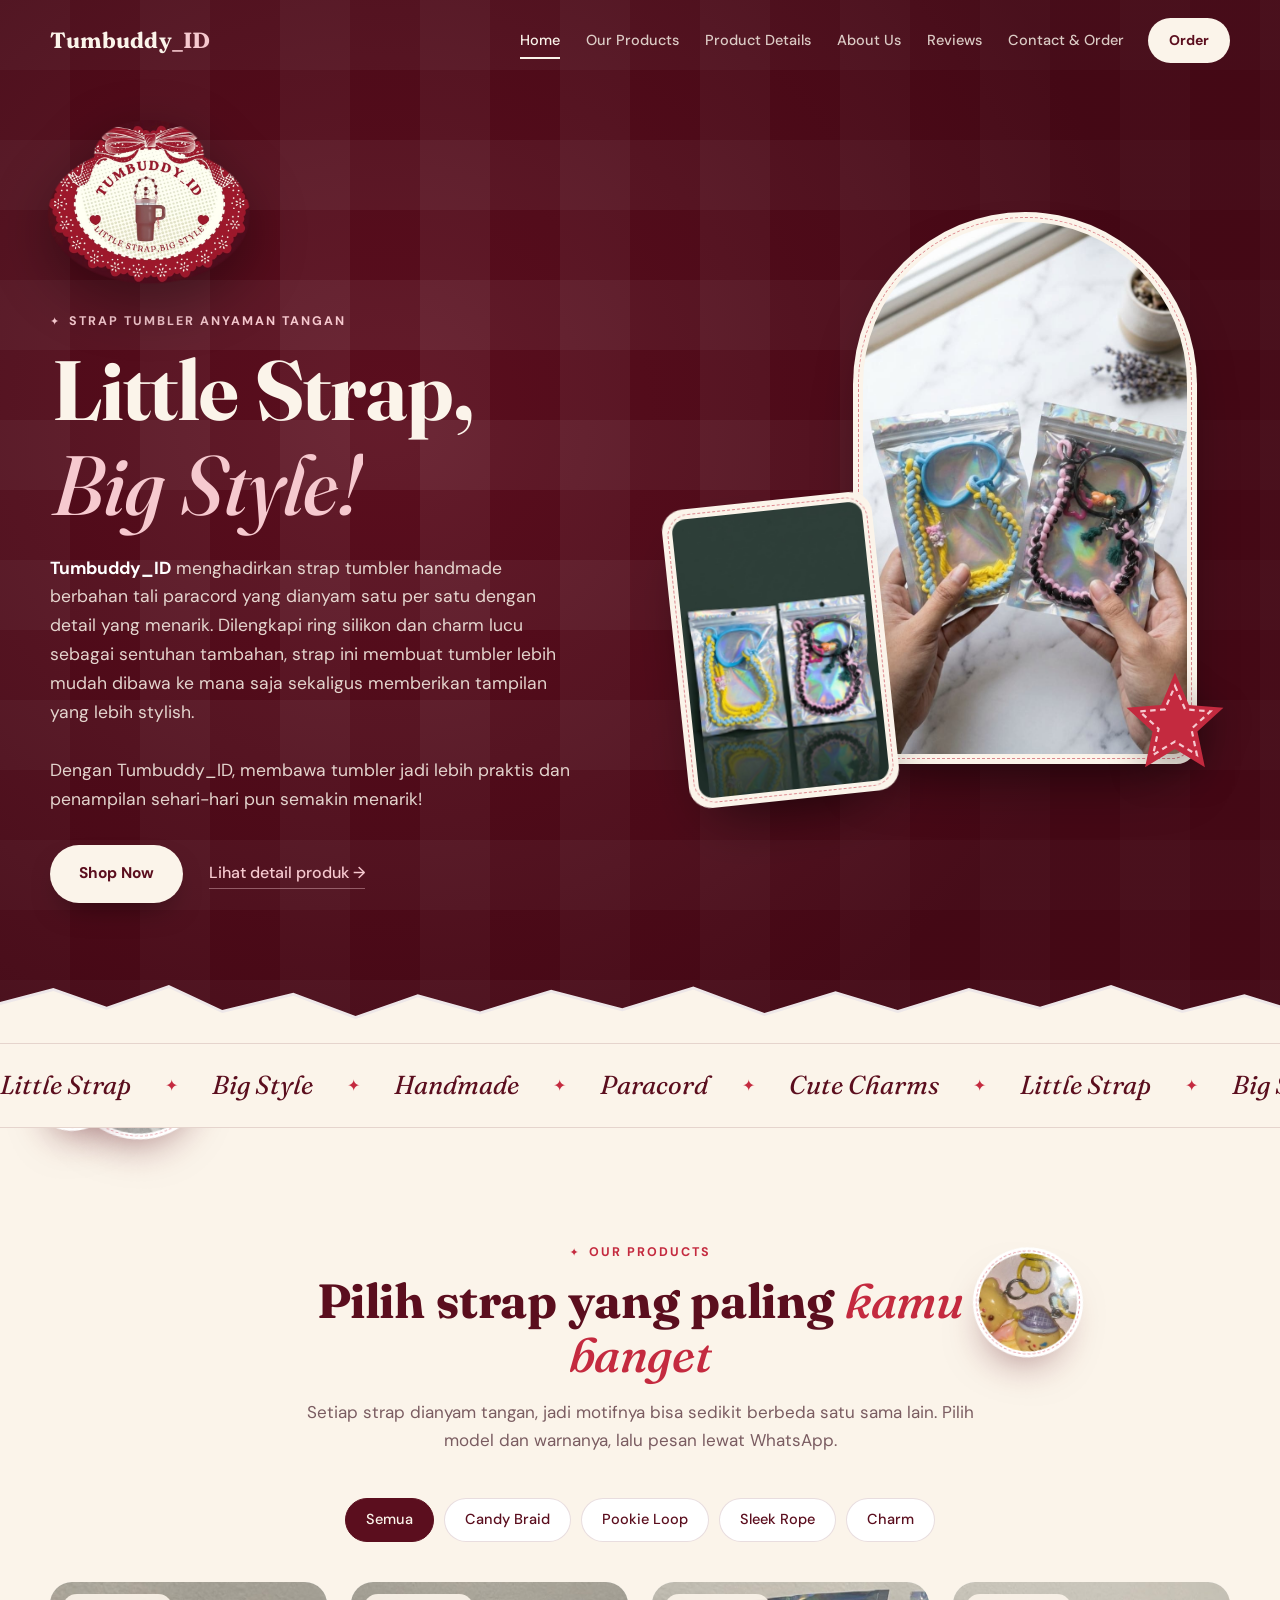
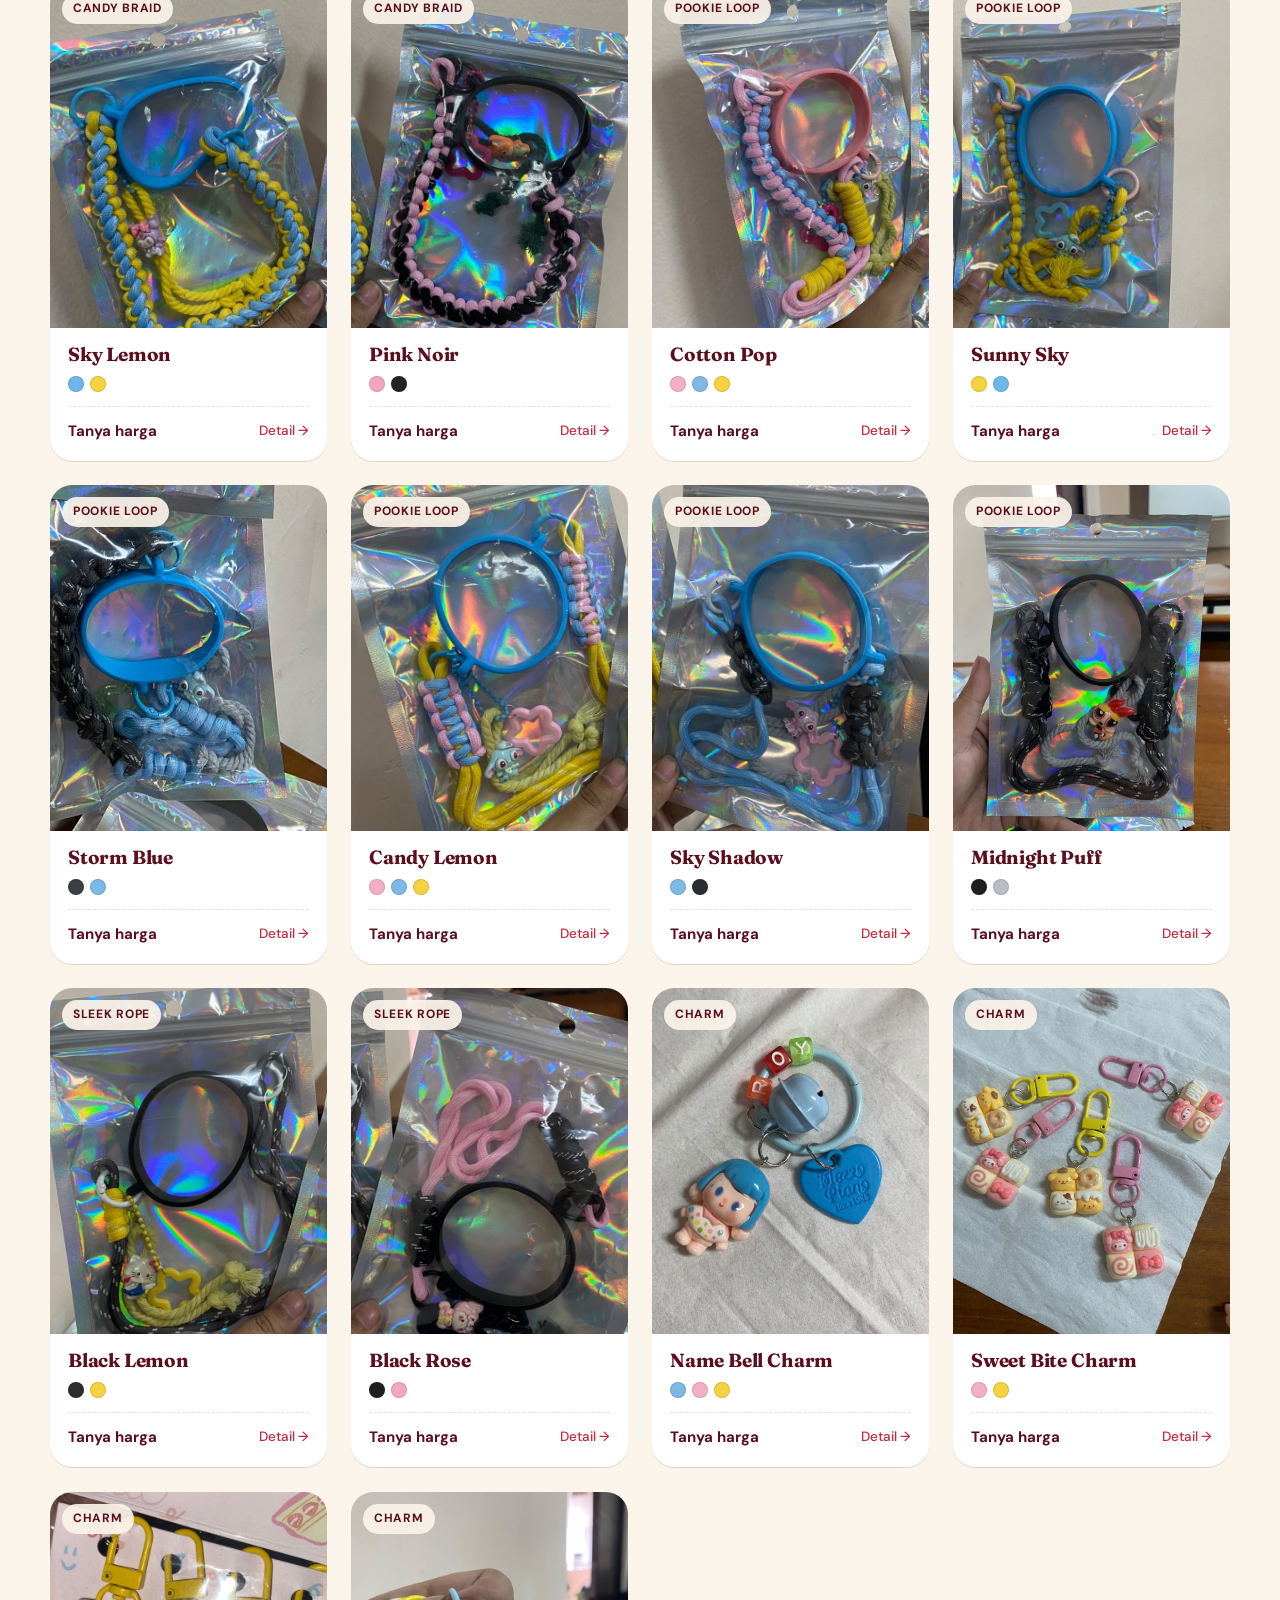
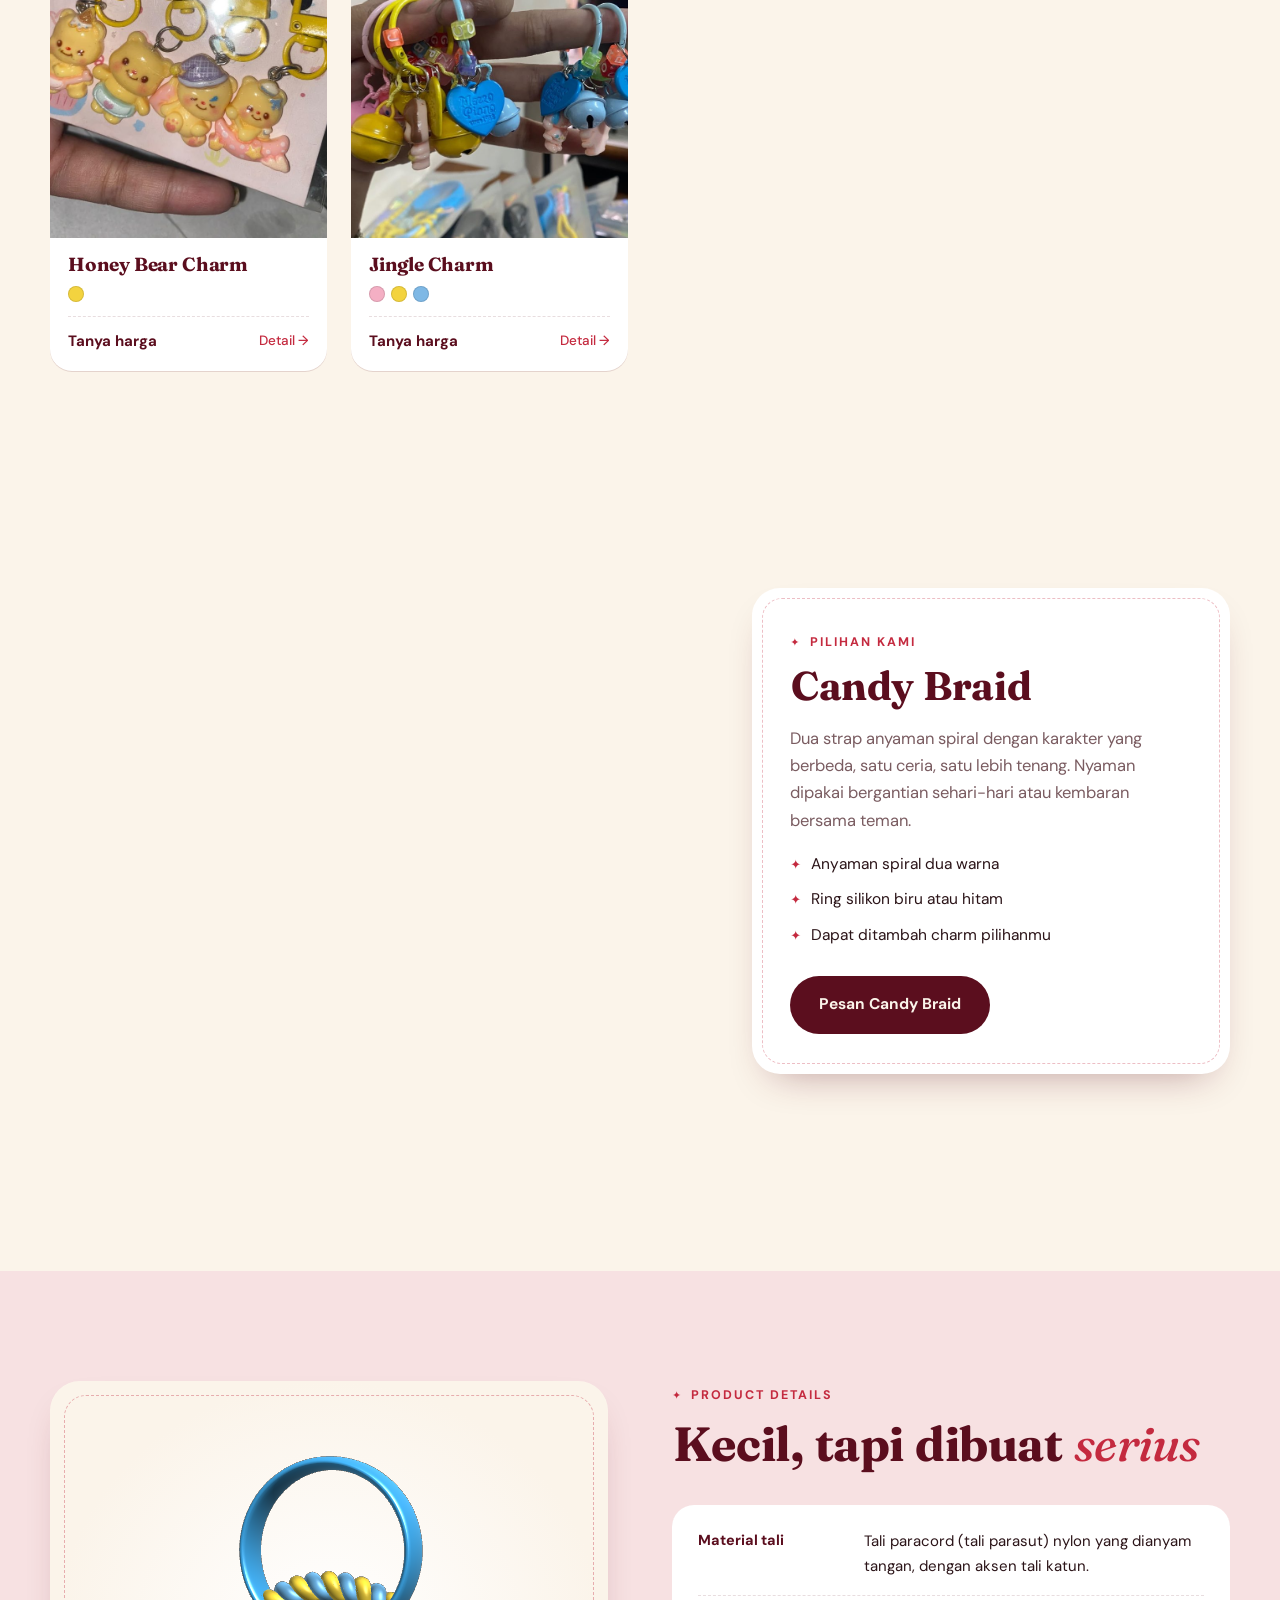
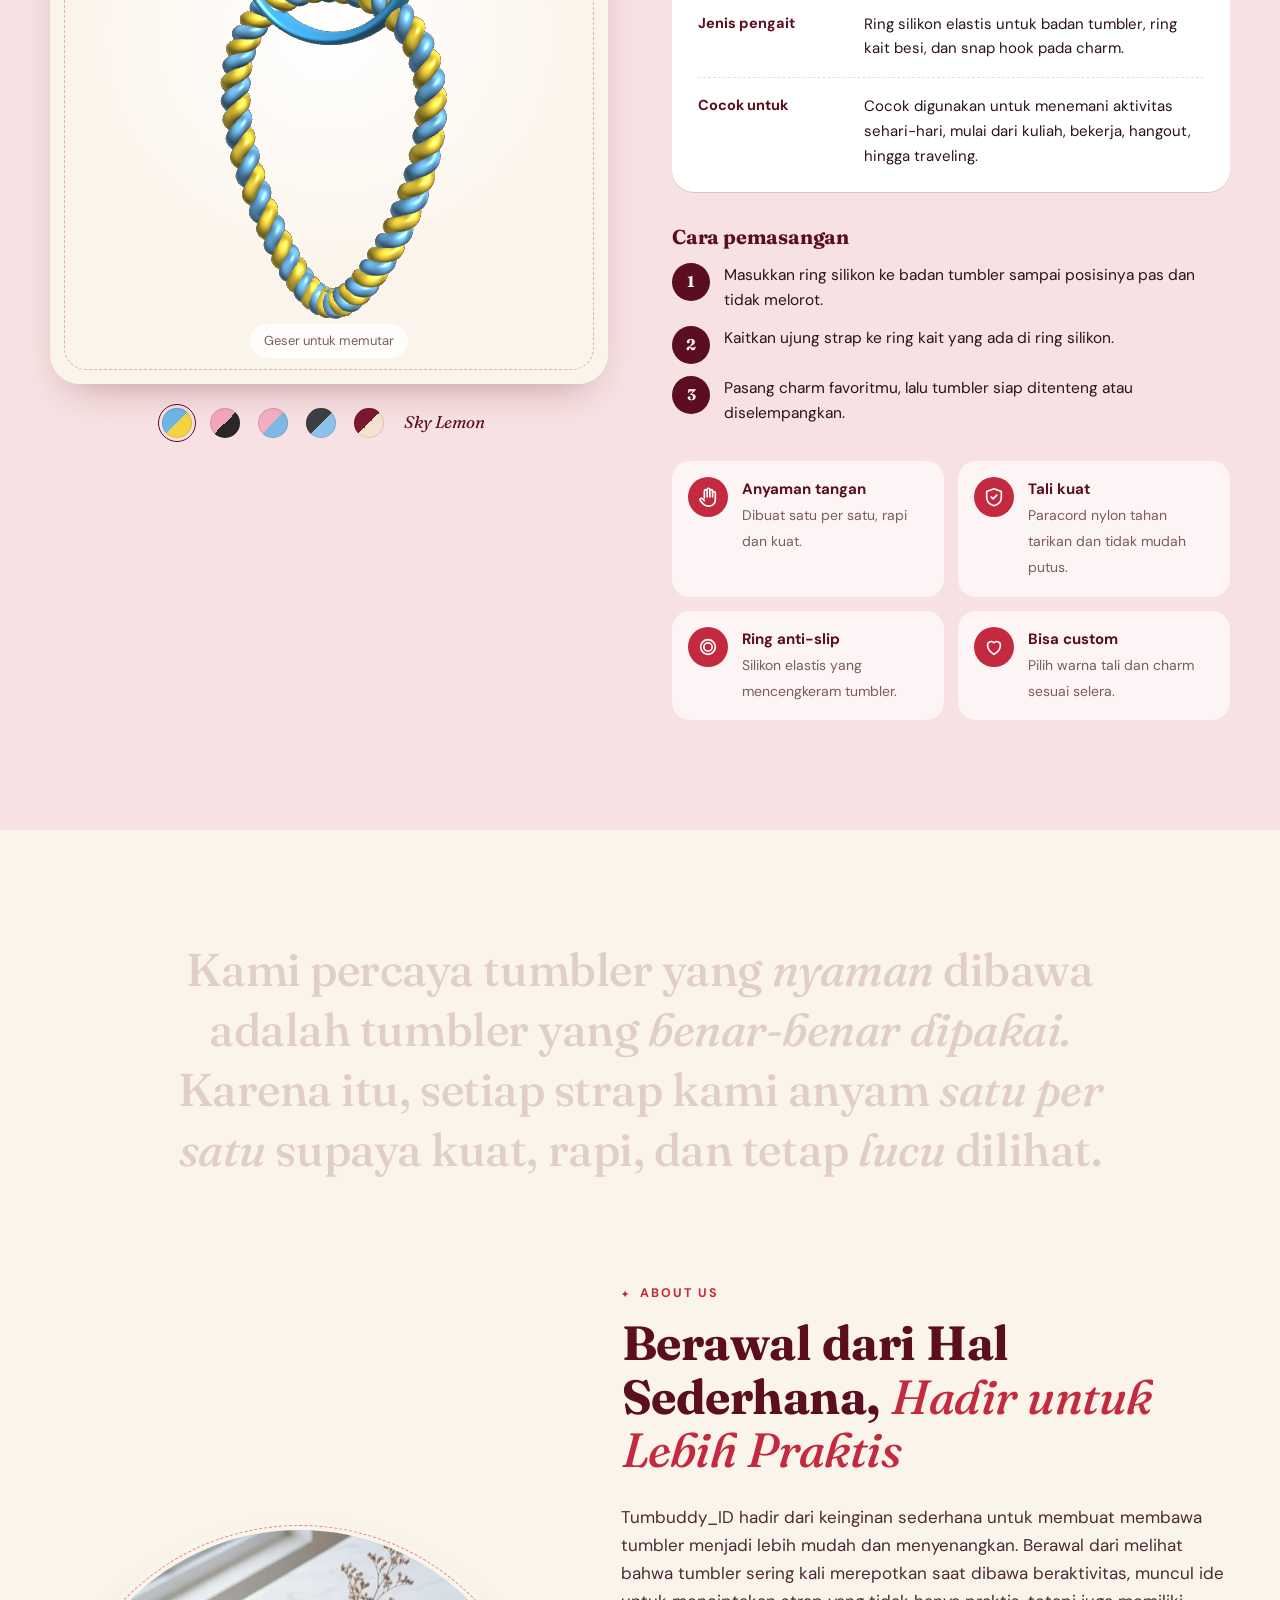
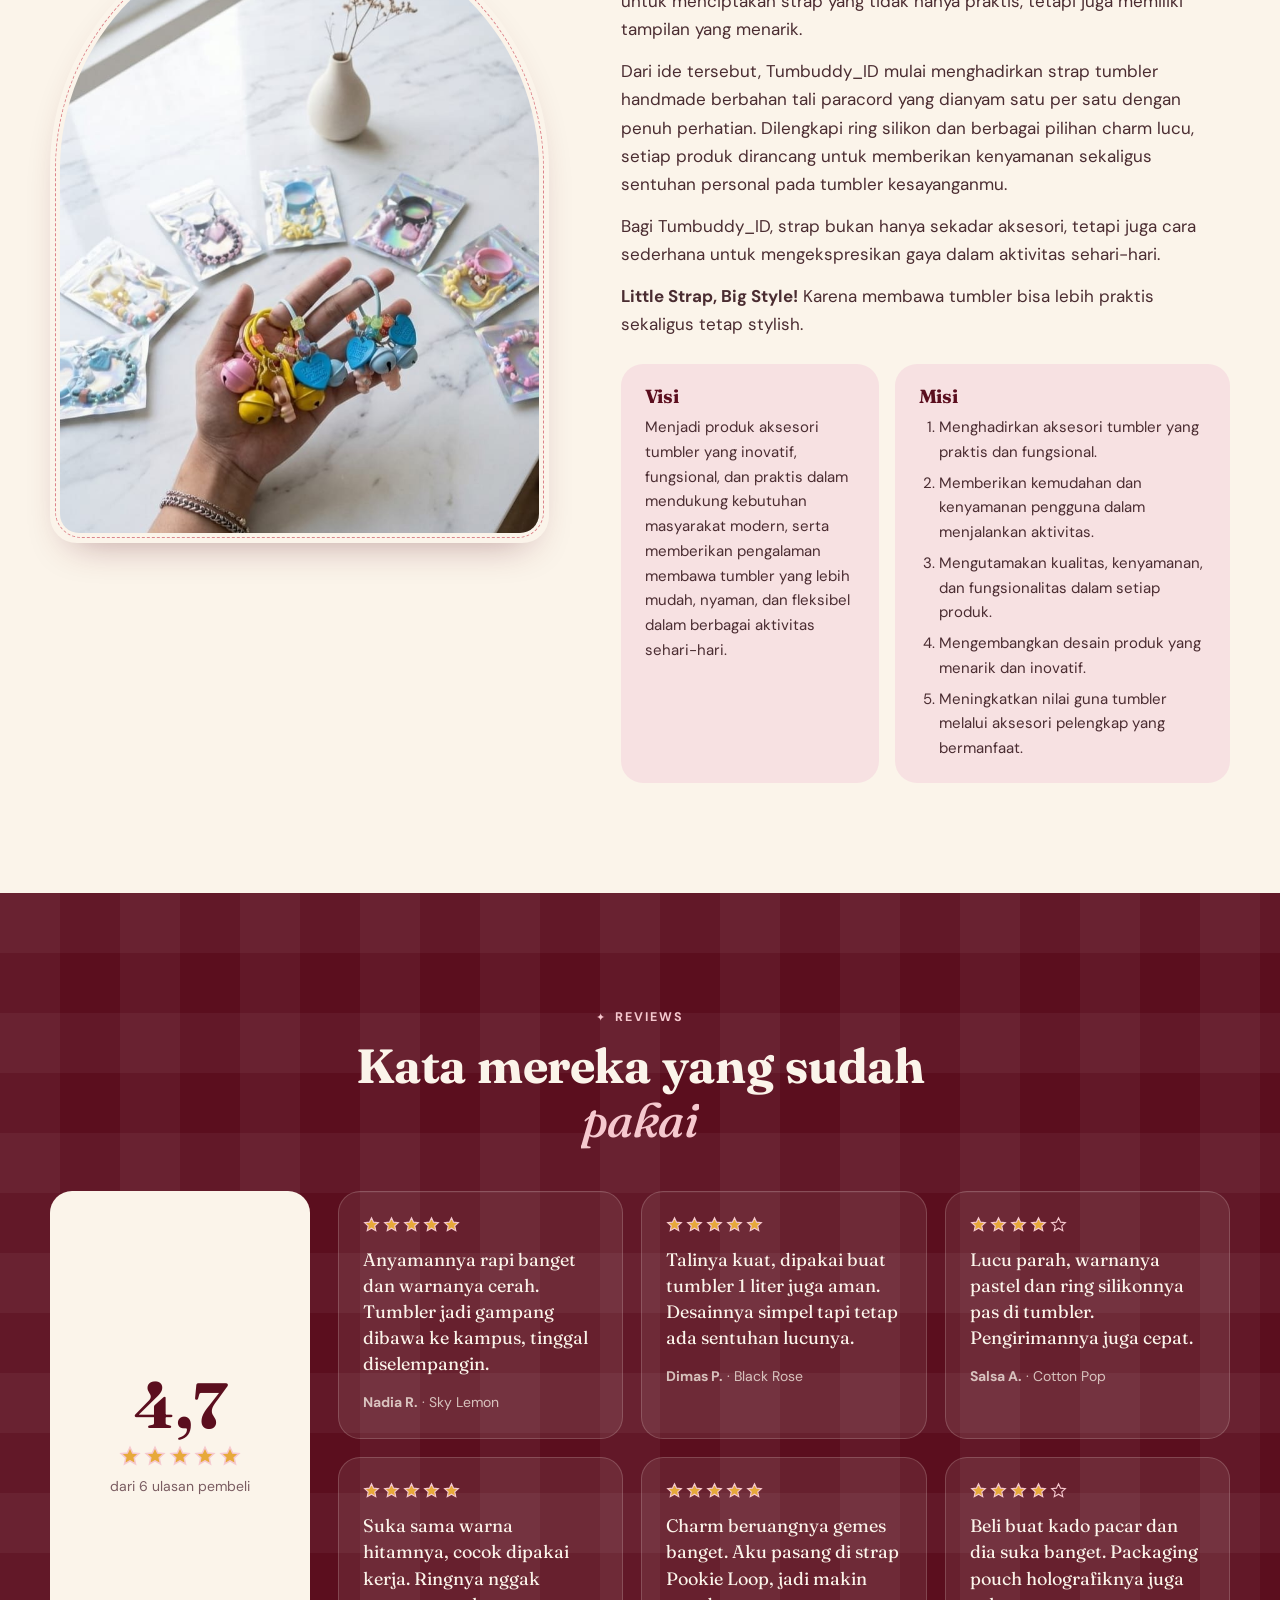
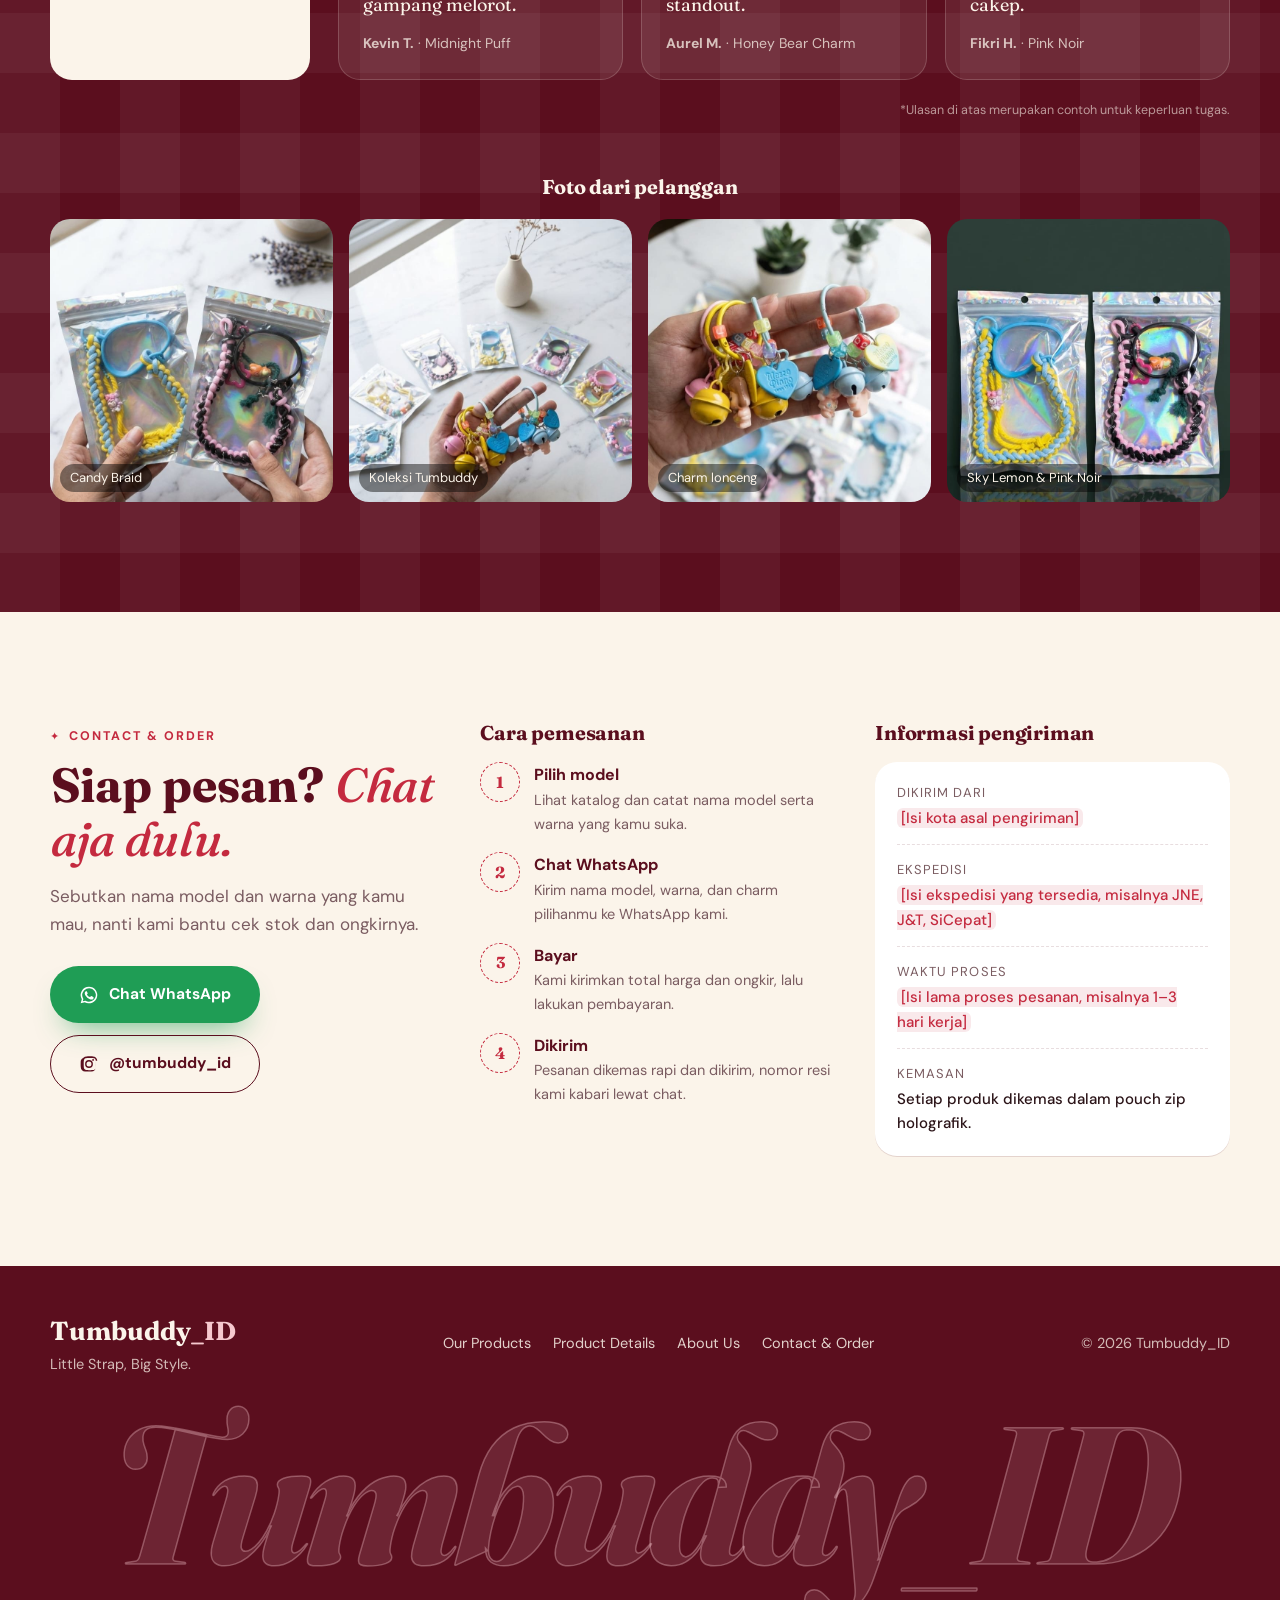
==== index.html @ 2e385a4d "Add files via upload" ====
<!doctype html>
<html lang="id">
<head>
  <meta charset="utf-8">
  <meta name="viewport" content="width=device-width, initial-scale=1">
  <title>Tumbuddy_ID | Little Strap, Big Style</title>
  <meta name="description" content="Tumbuddy_ID: strap tumbler anyaman tangan dan charm lucu untuk tumbler kesayanganmu.">
  <meta property="og:title" content="Tumbuddy_ID | Little Strap, Big Style">
  <meta property="og:description" content="Strap tumbler anyaman tangan dan charm lucu untuk tumbler kesayanganmu.">
  <meta property="og:image" content="hero-pair.jpg">
  <meta name="theme-color" content="#5B0E1E">
  <link rel="icon" href="data:image/svg+xml,%3Csvg xmlns='http://www.w3.org/2000/svg' viewBox='0 0 100 100'%3E%3Cpath fill='%23C42A3F' d='M50 6l12.6 29.4L94 38l-23.6 21.6L77.2 92 50 75.4 22.8 92l6.8-32.4L6 38l31.4-2.6z'/%3E%3C/svg%3E">
  <link rel="preconnect" href="https://fonts.googleapis.com">
  <link rel="preconnect" href="https://fonts.gstatic.com" crossorigin>
  <link href="https://fonts.googleapis.com/css2?family=Fraunces:ital,opsz,wght@0,9..144,500;0,9..144,700;1,9..144,500&family=DM+Sans:wght@400;500;700&display=swap" rel="stylesheet">
  <link rel="stylesheet" href="style.css">
  <script>
    window.va = window.va || function () { (window.vaq = window.vaq || []).push(arguments); };
  </script>
  <script defer src="/_vercel/insights/script.js"></script>
</head>
<body>

<div class="intro" id="intro" aria-hidden="true">
  <img src="logo.png" alt="" width="240" height="189">
</div>

<header class="nav" id="nav">
  <a class="nav__brand" href="#home" aria-label="Tumbuddy_ID">Tumbuddy<span>_ID</span></a>
  <nav class="nav__links" id="navLinks" aria-label="Menu utama">
    <a href="#home">Home</a>
    <a href="#products">Our Products</a>
    <a href="#details">Product Details</a>
    <a href="#about">About Us</a>
    <a href="#reviews">Reviews</a>
    <a href="#contact">Contact &amp; Order</a>
  </nav>
  <a class="btn btn--small nav__cta" href="#contact">Order</a>
  <button class="nav__toggle" id="navToggle" aria-label="Buka menu" aria-expanded="false"><span></span><span></span></button>
</header>

<main>

  <!-- HOME -->
  <section class="hero" id="home">
    <div class="hero__inner">
      <div class="hero__text">
        <img class="hero__logo" src="logo.png" alt="Logo Tumbuddy_ID" width="320" height="251">
        <p class="eyebrow eyebrow--light">Strap tumbler anyaman tangan</p>
        <h1 class="hero__title">Little Strap,<br><em>Big Style!</em></h1>
        <p class="hero__desc"><strong>Tumbuddy_ID</strong> menghadirkan strap tumbler handmade berbahan tali paracord yang dianyam satu per satu dengan detail yang menarik. Dilengkapi ring silikon dan charm lucu sebagai sentuhan tambahan, strap ini membuat tumbler lebih mudah dibawa ke mana saja sekaligus memberikan tampilan yang lebih stylish.<br><br>Dengan Tumbuddy_ID, membawa tumbler jadi lebih praktis dan penampilan sehari-hari pun semakin menarik!</p>
        <div class="hero__actions">
          <a class="btn btn--cream" href="#products">Shop Now</a>
          <a class="link-light" href="#details">Lihat detail produk →</a>
        </div>
      </div>
      <div class="hero__visual" aria-hidden="true">
        <div class="photo-frame photo-frame--main" data-parallax="0.06">
          <img src="hero-pair.jpg" alt="" loading="eager">
        </div>
        <div class="photo-frame photo-frame--side" data-parallax="-0.08">
          <img src="studio-pair.jpg" alt="">
        </div>
        <svg class="sticker-star" viewBox="0 0 100 100"><path d="M50 6l12.6 29.4L94 38l-23.6 21.6L77.2 92 50 75.4 22.8 92l6.8-32.4L6 38l31.4-2.6z"/><path class="stitch" d="M50 18l9.2 21.4 23 1.9-17.3 15.8 5 23.7L50 68.6 30.1 80.8l5-23.7-17.3-15.8 23-1.9z"/></svg>
      </div>
    </div>
    <svg class="torn" viewBox="0 0 1440 90" preserveAspectRatio="none" aria-hidden="true"><path d="M0 40 L60 22 L120 46 L190 18 L250 50 L330 28 L400 58 L470 30 L540 52 L620 24 L700 48 L780 20 L860 54 L940 26 L1010 50 L1090 22 L1170 46 L1250 18 L1330 50 L1400 30 L1440 44 L1440 90 L0 90 Z"/></svg>
  </section>

  <div class="marquee" aria-hidden="true">
    <div class="marquee__track">
      <span>Little Strap</span><i>✦</i><span>Big Style</span><i>✦</i><span>Handmade</span><i>✦</i><span>Paracord</span><i>✦</i><span>Cute Charms</span><i>✦</i>
      <span>Little Strap</span><i>✦</i><span>Big Style</span><i>✦</i><span>Handmade</span><i>✦</i><span>Paracord</span><i>✦</i><span>Cute Charms</span><i>✦</i>
    </div>
  </div>

  <!-- OUR PRODUCTS -->
  <section class="section section--products" id="products">
    <div class="floaties" aria-hidden="true">
      <span class="floaty floaty--photo" style="--x:5%;--y:30px;--s:150px;--r:-10deg" data-speed="-0.22" data-rot="18"><img src="bub-roy.jpg" alt=""></span>
      <span class="floaty floaty--photo" style="--x:84%;--y:-10px;--s:128px;--r:8deg" data-speed="-0.32" data-rot="-14"><img src="bub-sandwich.jpg" alt=""></span>
      <span class="floaty floaty--photo floaty--sm" style="--x:2%;--y:250px;--s:92px;--r:12deg" data-speed="-0.4" data-rot="-20"><img src="bub-sandwich2.jpg" alt=""></span>
      <span class="floaty floaty--photo floaty--sm" style="--x:76%;--y:250px;--s:110px;--r:-6deg" data-speed="-0.18" data-rot="16"><img src="bub-bear.jpg" alt=""></span>
      <svg class="floaty floaty--star" style="--x:24%;--y:40px;--s:46px" data-speed="-0.5" data-rot="120" viewBox="0 0 100 100"><path d="M50 6l12.6 29.4L94 38l-23.6 21.6L77.2 92 50 75.4 22.8 92l6.8-32.4L6 38l31.4-2.6z"/></svg>
      <svg class="floaty floaty--star floaty--pink" style="--x:80%;--y:190px;--s:34px" data-speed="-0.6" data-rot="-160" viewBox="0 0 100 100"><path d="M50 6l12.6 29.4L94 38l-23.6 21.6L77.2 92 50 75.4 22.8 92l6.8-32.4L6 38l31.4-2.6z"/></svg>
      <svg class="floaty floaty--heart" style="--x:93%;--y:300px;--s:40px" data-speed="-0.45" data-rot="40" viewBox="0 0 24 24"><path d="M12 21s-8-5-8-11.2A4.6 4.6 0 0 1 12 7a4.6 4.6 0 0 1 8 2.8C20 16 12 21 12 21z"/></svg>
      <svg class="floaty floaty--heart floaty--pink" style="--x:19%;--y:200px;--s:30px" data-speed="-0.55" data-rot="-50" viewBox="0 0 24 24"><path d="M12 21s-8-5-8-11.2A4.6 4.6 0 0 1 12 7a4.6 4.6 0 0 1 8 2.8C20 16 12 21 12 21z"/></svg>
    </div>
    <div class="container">
      <div class="section__head" data-reveal>
        <p class="eyebrow">Our Products</p>
        <h2>Pilih strap yang paling <em>kamu banget</em></h2>
        <p class="section__lead">Setiap strap dianyam tangan, jadi motifnya bisa sedikit berbeda satu sama lain. Pilih model dan warnanya, lalu pesan lewat WhatsApp.</p>
      </div>
      <div class="filters" id="filters" role="tablist" aria-label="Filter desain" data-reveal></div>
      <div class="grid" id="productGrid"></div>
    </div>
  </section>

  <!-- PILIHAN KAMI -->
  <section class="feature" id="featured">
    <div class="container feature__inner">
      <div class="feature__media">
        <div class="feature__img" data-clip><img src="studio-pair.jpg" alt="Strap Sky Lemon dan Pink Noir" loading="lazy"></div>
        <div class="feature__img feature__img--small" data-clip data-clip-delay="1"><img src="charms-marble.jpg" alt="Charm lonceng Tumbuddy_ID" loading="lazy"></div>
      </div>
      <div class="feature__card" data-reveal>
        <p class="eyebrow">Pilihan kami</p>
        <h2 id="featTitle"></h2>
        <p class="feature__desc" id="featDesc"></p>
        <ul class="feature__list" id="featList"></ul>
        <a class="btn btn--wine" id="featBtn" target="_blank" rel="noopener">Pesan Candy Braid</a>
      </div>
    </div>
  </section>

  <!-- PRODUCT DETAILS -->
  <section class="section section--blush" id="details">
    <div class="container details">
      <div class="viewer" data-reveal>
        <div class="viewer__stage">
          <canvas id="strap3d" aria-label="Model 3D strap tumbler yang bisa diputar"></canvas>
          <img class="viewer__fallback" src="sky-lemon.jpg" alt="Strap tumbler Tumbuddy_ID">
          <span class="viewer__hint">Geser untuk memutar</span>
        </div>
        <div class="viewer__swatches" id="swatches" aria-label="Coba warna"></div>
      </div>
      <div class="details__info">
        <div data-reveal>
          <p class="eyebrow">Product Details</p>
          <h2>Kecil, tapi dibuat <em>serius</em></h2>
        </div>
        <dl class="specs" id="specs" data-reveal></dl>
        <div class="howto" data-reveal>
          <h3>Cara pemasangan</h3>
          <ol id="howto"></ol>
        </div>
        <div class="perks" id="perks" data-reveal></div>
      </div>
    </div>
  </section>

  <!-- ABOUT US -->
  <section class="section" id="about">
    <div class="container">
      <p class="quote" id="quote" data-words></p>
    </div>
    <div class="container about">
      <div class="about__photo" data-reveal>
        <div class="photo-frame photo-frame--arch"><img src="flatlay.jpg" alt="Koleksi strap dan charm Tumbuddy_ID di atas meja" loading="lazy"></div>
      </div>
      <div class="about__text">
        <div data-reveal>
          <p class="eyebrow">About Us</p>
          <h2 id="aboutTitle">Berawal dari Hal Sederhana, <em>Hadir untuk Lebih Praktis</em></h2>
        </div>
        <div class="about__story" id="story" data-reveal></div>
        <div class="vm" data-reveal>
          <div class="vm__card">
            <h3>Visi</h3>
            <p id="vision"></p>
          </div>
          <div class="vm__card">
            <h3>Misi</h3>
            <ol id="mission"></ol>
          </div>
        </div>
      </div>
    </div>
  </section>

  <!-- REVIEWS -->
  <section class="section section--wine" id="reviews">
    <div class="container">
      <div class="section__head section__head--light" data-reveal>
        <p class="eyebrow eyebrow--light">Reviews</p>
        <h2>Kata mereka yang sudah <em>pakai</em></h2>
      </div>
      <div class="reviews" data-reveal>
        <div class="rating" id="rating"></div>
        <div class="review-list" id="reviewList"></div>
      </div>
      <div class="ugc" id="ugc" data-reveal></div>
    </div>
  </section>

  <!-- CONTACT & ORDER -->
  <section class="section" id="contact">
    <div class="container contact">
      <div class="contact__main" data-reveal>
        <p class="eyebrow">Contact &amp; Order</p>
        <h2>Siap pesan? <em>Chat aja dulu.</em></h2>
        <p class="section__lead">Sebutkan nama model dan warna yang kamu mau, nanti kami bantu cek stok dan ongkirnya.</p>
        <div class="contact__buttons">
          <a class="btn btn--wa" id="waBtn" target="_blank" rel="noopener">
            <svg viewBox="0 0 24 24" aria-hidden="true"><path d="M12 2a10 10 0 0 0-8.6 15.1L2 22l5-1.3A10 10 0 1 0 12 2zm0 18.2a8.2 8.2 0 0 1-4.2-1.2l-.3-.2-3 .8.8-2.9-.2-.3A8.2 8.2 0 1 1 12 20.2zm4.5-6.1c-.2-.1-1.5-.7-1.7-.8-.2-.1-.4-.1-.6.1l-.8 1c-.1.2-.3.2-.5.1a6.7 6.7 0 0 1-3.3-2.9c-.3-.4.3-.4.8-1.4.1-.2 0-.3 0-.4l-.8-1.8c-.2-.5-.4-.4-.6-.4h-.5a1 1 0 0 0-.7.3 3 3 0 0 0-.9 2.2 5.2 5.2 0 0 0 1.1 2.7 11.8 11.8 0 0 0 4.5 4c1.7.7 2.3.8 3.2.6.5-.1 1.5-.6 1.7-1.2.2-.6.2-1.1.2-1.2-.1-.1-.3-.2-.5-.3z"/></svg>
            <span>Chat WhatsApp</span>
          </a>
          <a class="btn btn--outline" id="igBtn" target="_blank" rel="noopener">
            <svg viewBox="0 0 24 24" aria-hidden="true"><path d="M12 7.3A4.7 4.7 0 1 0 16.7 12 4.7 4.7 0 0 0 12 7.3zm0 7.7a3 3 0 1 1 3-3 3 3 0 0 1-3 3zm6-7.9a1.1 1.1 0 1 1-1.1-1.1A1.1 1.1 0 0 1 18 7.1zM21.9 8.2a5.4 5.4 0 0 0-1.5-3.8 5.4 5.4 0 0 0-3.8-1.5c-1.5-.1-6-.1-7.5 0a5.4 5.4 0 0 0-3.8 1.5A5.4 5.4 0 0 0 2.1 8.2c-.1 1.5-.1 6 0 7.5a5.4 5.4 0 0 0 1.5 3.8 5.4 5.4 0 0 0 3.8 1.5c1.5.1 6 .1 7.5 0a5.4 5.4 0 0 0 3.8-1.5 5.4 5.4 0 0 0 1.5-3.8c.1-1.5.1-6 0-7.5zm-2 9.1a3 3 0 0 1-1.7 1.7c-1.2.5-4 .4-5.2.4s-4.1.1-5.2-.4a3 3 0 0 1-1.7-1.7c-.5-1.2-.4-4-.4-5.3s-.1-4.1.4-5.2a3 3 0 0 1 1.7-1.7c1.2-.5 4-.4 5.2-.4s4.1-.1 5.2.4a3 3 0 0 1 1.7 1.7c.5 1.2.4 4 .4 5.2s.1 4.1-.4 5.3z"/></svg>
            <span id="igText">Instagram</span>
          </a>
        </div>
      </div>
      <div class="contact__steps" data-reveal>
        <h3>Cara pemesanan</h3>
        <ol class="steps" id="orderSteps"></ol>
      </div>
      <div class="contact__ship" data-reveal>
        <h3>Informasi pengiriman</h3>
        <ul class="ship" id="shipping"></ul>
      </div>
    </div>
  </section>

</main>

<footer class="footer">
  <div class="container footer__inner">
    <div>
      <div class="footer__brand">Tumbuddy<span>_ID</span></div>
      <p>Little Strap, Big Style.</p>
    </div>
    <nav class="footer__links" aria-label="Menu footer">
      <a href="#products">Our Products</a><a href="#details">Product Details</a><a href="#about">About Us</a><a href="#contact">Contact &amp; Order</a>
    </nav>
    <p class="footer__copy">© <span id="year"></span> Tumbuddy_ID</p>
  </div>
  <div class="footer__mark" aria-hidden="true"><span>Tumbuddy_ID</span></div>
</footer>

<a class="wa-float" id="waFloat" target="_blank" rel="noopener" aria-label="Chat WhatsApp">
  <svg viewBox="0 0 24 24" aria-hidden="true"><path d="M12 2a10 10 0 0 0-8.6 15.1L2 22l5-1.3A10 10 0 1 0 12 2zm0 18.2a8.2 8.2 0 0 1-4.2-1.2l-.3-.2-3 .8.8-2.9-.2-.3A8.2 8.2 0 1 1 12 20.2zm4.5-6.1c-.2-.1-1.5-.7-1.7-.8-.2-.1-.4-.1-.6.1l-.8 1c-.1.2-.3.2-.5.1a6.7 6.7 0 0 1-3.3-2.9c-.3-.4.3-.4.8-1.4.1-.2 0-.3 0-.4l-.8-1.8c-.2-.5-.4-.4-.6-.4h-.5a1 1 0 0 0-.7.3 3 3 0 0 0-.9 2.2 5.2 5.2 0 0 0 1.1 2.7 11.8 11.8 0 0 0 4.5 4c1.7.7 2.3.8 3.2.6.5-.1 1.5-.6 1.7-1.2.2-.6.2-1.1.2-1.2-.1-.1-.3-.2-.5-.3z"/></svg>
</a>

<div class="modal" id="modal" aria-hidden="true">
  <div class="modal__backdrop" data-close></div>
  <div class="modal__card" role="dialog" aria-modal="true" aria-labelledby="modalTitle">
    <button class="modal__close" data-close aria-label="Tutup">×</button>
    <div class="modal__img"><img id="modalImg" alt=""></div>
    <div class="modal__body">
      <p class="eyebrow" id="modalType"></p>
      <h3 id="modalTitle"></h3>
      <p class="modal__price" id="modalPrice"></p>
      <p id="modalDesc"></p>
      <div class="dots" id="modalDots"></div>
      <a class="btn btn--wine" id="modalOrder" target="_blank" rel="noopener">Pesan model ini</a>
    </div>
  </div>
</div>

<script src="strap3d.js"></script>
<script src="data.js"></script>
<script src="main.js"></script>
<script src="enhance.js"></script>
</body>
</html>
---- style.css ----
:root {
  --wine: #5B0E1E;
  --wine-2: #7D1830;
  --cherry: #C42A3F;
  --cream: #FBF4EA;
  --cream-2: #F3E6D4;
  --blush: #F7E1E2;
  --ink: #2B1418;
  --muted: #7A5C61;
  --line: rgba(91, 14, 30, .14);
  --radius: 22px;
  --shadow: 0 18px 40px -22px rgba(91, 14, 30, .45);
  --ease: cubic-bezier(.22, .8, .2, 1);
  --serif: "Fraunces", Georgia, "Times New Roman", serif;
  --sans: "DM Sans", system-ui, -apple-system, "Segoe UI", Arial, sans-serif;
}

* { box-sizing: border-box; }
html { scroll-behavior: smooth; scroll-padding-top: 80px; }
@media (prefers-reduced-motion: reduce) { html { scroll-behavior: auto; } *, *::before, *::after { animation: none !important; transition: none !important; } }
body { margin: 0; background: var(--cream); color: var(--ink); font-family: var(--sans); font-size: 16px; line-height: 1.65; -webkit-font-smoothing: antialiased; overflow-x: hidden; }
img { display: block; max-width: 100%; }
a { color: inherit; }
h1, h2, h3 { font-family: var(--serif); font-weight: 700; line-height: 1.12; margin: 0; letter-spacing: -.01em; }
h2 { font-size: clamp(30px, 4.2vw, 48px); color: var(--wine); }
h2 em, h1 em { font-style: italic; font-weight: 500; color: var(--cherry); }
h3 { font-size: 20px; color: var(--wine); }
p { margin: 0; }
.container { width: min(1180px, 100% - 40px); margin-inline: auto; }
.eyebrow { font-size: 12.5px; font-weight: 700; letter-spacing: .16em; text-transform: uppercase; color: var(--cherry); margin-bottom: 12px; display: inline-flex; align-items: center; gap: 8px; }
.eyebrow::before { content: "✦"; font-size: 11px; }
.eyebrow--light { color: #F6C9CF; }
.todo { background: rgba(196, 42, 63, .1); color: var(--cherry); border-radius: 6px; padding: 0 4px; font-weight: 500; }

/* ---------- tombol ---------- */
.btn { display: inline-flex; align-items: center; gap: 10px; padding: 15px 28px; border-radius: 999px; font-weight: 700; font-size: 15.5px; text-decoration: none; border: 1.5px solid transparent; cursor: pointer; transition: transform .35s var(--ease), box-shadow .35s var(--ease), background .3s; }
.btn:hover { transform: translateY(-3px); }
.btn svg { width: 20px; height: 20px; fill: currentColor; }
.btn--cream { background: var(--cream); color: var(--wine); box-shadow: 0 14px 30px -14px rgba(0, 0, 0, .5); }
.btn--wine { background: var(--wine); color: var(--cream); }
.btn--wine:hover { background: var(--wine-2); }
.btn--wa { background: #1F9D55; color: #fff; box-shadow: 0 16px 30px -16px rgba(31, 157, 85, .8); }
.btn--outline { border-color: var(--wine); color: var(--wine); }
.btn--outline:hover { background: var(--wine); color: var(--cream); }
.btn--small { padding: 10px 20px; font-size: 14px; }
.link-light { color: #F6C9CF; font-weight: 500; text-decoration: none; border-bottom: 1px solid rgba(246, 201, 207, .4); padding-bottom: 2px; transition: color .3s, border-color .3s; }
.link-light:hover { color: #fff; border-color: #fff; }

/* ---------- navigasi ---------- */
.nav { position: fixed; inset: 0 0 auto; z-index: 50; display: flex; align-items: center; gap: 24px; padding: 18px max(20px, calc((100% - 1180px) / 2)); color: var(--cream); transition: background .4s, padding .4s, color .4s, box-shadow .4s; }
.nav--solid { background: rgba(251, 244, 234, .9); backdrop-filter: blur(14px); -webkit-backdrop-filter: blur(14px); color: var(--wine); padding-block: 12px; box-shadow: 0 1px 0 var(--line); }
.nav__brand { font-family: var(--serif); font-weight: 700; font-size: 22px; text-decoration: none; letter-spacing: .01em; }
.nav__brand span { color: var(--cherry); }
.nav:not(.nav--solid) .nav__brand span { color: #F6C9CF; }
.nav__links { display: flex; gap: 26px; margin-left: auto; }
.nav__links a { text-decoration: none; font-size: 14.5px; font-weight: 500; opacity: .82; position: relative; padding: 4px 0; transition: opacity .3s; }
.nav__links a::after { content: ""; position: absolute; left: 0; right: 0; bottom: -2px; height: 1.5px; background: currentColor; transform: scaleX(0); transform-origin: left; transition: transform .4s var(--ease); }
.nav__links a:hover, .nav__links a.active { opacity: 1; }
.nav__links a:hover::after, .nav__links a.active::after { transform: scaleX(1); }
.nav__cta { background: var(--cream); color: var(--wine); }
.nav--solid .nav__cta { background: var(--wine); color: var(--cream); }
.nav__toggle { display: none; width: 44px; height: 44px; border: 0; background: transparent; cursor: pointer; position: relative; color: inherit; }
.nav__toggle span { position: absolute; left: 11px; right: 11px; height: 2px; background: currentColor; border-radius: 2px; transition: transform .35s var(--ease), top .35s var(--ease); }
.nav__toggle span:first-child { top: 17px; } .nav__toggle span:last-child { top: 25px; }
.nav--open .nav__toggle span:first-child { top: 21px; transform: rotate(45deg); }
.nav--open .nav__toggle span:last-child { top: 21px; transform: rotate(-45deg); }

/* ---------- hero ---------- */
.hero { position: relative; color: var(--cream); padding: 120px 0 140px; overflow: hidden;
  background-color: var(--wine);
  background-image:
    linear-gradient(90deg, rgba(255, 255, 255, .07) 50%, transparent 50%),
    linear-gradient(rgba(255, 255, 255, .07) 50%, transparent 50%);
  background-size: 140px 140px; }
.hero::before { content: ""; position: absolute; inset: 0; background: radial-gradient(60% 70% at 30% 40%, rgba(91, 14, 30, .2), rgba(60, 6, 18, .75)); pointer-events: none; }
.hero__inner { position: relative; width: min(1180px, 100% - 40px); margin: 0 auto; display: grid; grid-template-columns: 1.02fr .98fr; gap: 48px; align-items: center; }
.hero__logo { width: 210px; height: auto; margin: 0 0 22px -6px; filter: drop-shadow(0 18px 28px rgba(0, 0, 0, .35)); animation: float 6s ease-in-out infinite; }
.hero__title { font-size: clamp(46px, 6.6vw, 84px); color: var(--cream); margin-bottom: 22px; }
.hero__title em { color: #F6C9CF; }
.hero__desc { font-size: 17.5px; max-width: 30em; color: rgba(251, 244, 234, .86); margin-bottom: 32px; }
.hero__actions { display: flex; align-items: center; gap: 26px; flex-wrap: wrap; }
.hero__visual { position: relative; height: 600px; }
.photo-frame { position: absolute; overflow: hidden; background: var(--cream); padding: 10px; box-shadow: 0 30px 60px -28px rgba(0, 0, 0, .7); transform: translateY(var(--py, 0)); transition: transform .1s linear; }
.photo-frame img { width: 100%; height: 100%; object-fit: cover; }
.photo-frame::after { content: ""; position: absolute; inset: 5px; border: 1.5px dashed rgba(196, 42, 63, .55); pointer-events: none; border-radius: inherit; }
.photo-frame--main { width: 62%; height: 92%; right: 6%; top: 0; border-radius: 220px 220px 26px 26px; }
.photo-frame--main img { border-radius: 212px 212px 18px 18px; }
.photo-frame--side { width: 38%; height: 50%; left: 0; bottom: 2%; border-radius: 22px; rotate: -6deg; }
.photo-frame--side img { border-radius: 14px; }
.sticker-star { position: absolute; width: 110px; right: 0; bottom: 6%; fill: var(--cherry); filter: drop-shadow(0 10px 18px rgba(0, 0, 0, .35)); animation: spin 18s linear infinite; }
.sticker-star .stitch { fill: none; stroke: #F6C9CF; stroke-width: 2; stroke-dasharray: 5 4; }
.torn { position: absolute; left: 0; right: 0; bottom: -1px; width: 100%; height: 70px; fill: var(--cream); filter: drop-shadow(0 -3px 0 rgba(255, 255, 255, .9)); }
@keyframes float { 50% { transform: translateY(-10px) rotate(-1deg); } }
@keyframes spin { to { rotate: 360deg; } }

/* intro hero */
.hero__text > * { opacity: 0; transform: translateY(24px); transition: opacity .9s var(--ease), transform .9s var(--ease); }
.hero__visual > * { opacity: 0; }
body.ready:not(.intro-on) .hero__text > * { opacity: 1; transform: none; }
body.ready:not(.intro-on) .hero__text > :nth-child(2) { transition-delay: .1s; } body.ready:not(.intro-on) .hero__text > :nth-child(3) { transition-delay: .18s; }
body.ready:not(.intro-on) .hero__text > :nth-child(4) { transition-delay: .26s; } body.ready:not(.intro-on) .hero__text > :nth-child(5) { transition-delay: .34s; }
body.ready:not(.intro-on) .hero__visual > * { animation: pop 1.1s var(--ease) forwards; }
body.ready:not(.intro-on) .photo-frame--side { animation-delay: .25s; } body.ready:not(.intro-on) .sticker-star { animation: pop 1s var(--ease) .45s forwards, spin 18s linear 1.4s infinite; }
@keyframes pop { from { opacity: 0; scale: .92; } to { opacity: 1; scale: 1; } }

/* ---------- marquee ---------- */
.marquee { overflow: hidden; padding: 20px 0; border-block: 1px solid var(--line); }
.marquee__track { display: flex; gap: 34px; width: max-content; animation: marquee 30s linear infinite; font-family: var(--serif); font-size: 26px; font-style: italic; color: var(--wine); white-space: nowrap; }
.marquee__track i { color: var(--cherry); font-style: normal; font-size: 16px; align-self: center; }
@keyframes marquee { to { transform: translateX(-50%); } }

/* ---------- section ---------- */
.section { padding: 110px 0; position: relative; }
.section--blush { background: var(--blush); }
.section--wine { background: var(--wine); color: var(--cream);
  background-image: linear-gradient(90deg, rgba(255, 255, 255, .045) 50%, transparent 50%), linear-gradient(rgba(255, 255, 255, .045) 50%, transparent 50%);
  background-size: 120px 120px; }
.section__head { text-align: center; max-width: 680px; margin: 0 auto 44px; }
.section__head--light h2 { color: var(--cream); }
.section__head--light h2 em { color: #F6C9CF; }
.section__lead { color: var(--muted); font-size: 17px; margin-top: 16px; }
[data-reveal] { opacity: 0; transform: translateY(34px); transition: opacity 1s var(--ease), transform 1s var(--ease); }
[data-reveal].in { opacity: 1; transform: none; }

/* ---------- produk ---------- */
.filters { display: flex; justify-content: center; flex-wrap: wrap; gap: 10px; margin-bottom: 40px; }
.chip { font: inherit; font-size: 14.5px; font-weight: 500; padding: 9px 20px; border-radius: 999px; border: 1.5px solid var(--line); background: #fff; color: var(--wine); cursor: pointer; transition: background .3s, color .3s, border-color .3s, transform .3s var(--ease); }
.chip:hover { border-color: var(--wine); transform: translateY(-2px); }
.chip--on { background: var(--wine); color: var(--cream); border-color: var(--wine); }
.grid { display: grid; grid-template-columns: repeat(4, 1fr); gap: 24px; }
.card { background: #fff; border-radius: var(--radius); overflow: hidden; cursor: pointer; box-shadow: 0 1px 0 var(--line); opacity: 0; translate: 0 26px; transition: opacity .7s var(--ease) calc(var(--i) * 55ms), translate .7s var(--ease) calc(var(--i) * 55ms), transform .4s var(--ease), box-shadow .4s var(--ease); will-change: transform; outline: none; }
.card--in { opacity: 1; translate: 0 0; }
.card:hover, .card:focus-visible { box-shadow: var(--shadow); }
.card:focus-visible { outline: 2px solid var(--cherry); outline-offset: 3px; }
.card__img { position: relative; aspect-ratio: 4 / 5; overflow: hidden; background: var(--cream-2); }
.card__img img { width: 100%; height: 100%; object-fit: cover; transition: transform 1s var(--ease); }
.card:hover .card__img img { transform: scale(1.07); }
.badge { position: absolute; left: 12px; top: 12px; background: rgba(251, 244, 234, .92); color: var(--wine); font-size: 12px; font-weight: 700; letter-spacing: .06em; text-transform: uppercase; padding: 5px 11px; border-radius: 999px; }
.card__body { padding: 16px 18px 18px; }
.card__body h3 { font-size: 19px; margin-bottom: 10px; }
.dots { display: flex; gap: 6px; }
.dots i { width: 16px; height: 16px; border-radius: 50%; box-shadow: inset 0 0 0 1px rgba(0, 0, 0, .12); }
.card__foot { display: flex; justify-content: space-between; align-items: center; margin-top: 14px; padding-top: 12px; border-top: 1px dashed var(--line); }
.price { font-weight: 700; color: var(--wine); font-size: 15px; }
.card__more { font-size: 13.5px; color: var(--cherry); font-weight: 500; transition: translate .3s var(--ease); }
.card:hover .card__more { translate: 4px 0; }

/* ---------- detail ---------- */
.details { display: grid; grid-template-columns: 1fr 1fr; gap: 64px; align-items: start; }
.viewer { position: sticky; top: 100px; }
.viewer__stage { position: relative; aspect-ratio: 1 / 1.08; border-radius: 30px; overflow: hidden; background: radial-gradient(70% 60% at 50% 42%, #fff 0%, var(--cream) 70%); box-shadow: var(--shadow); }
.viewer__stage::before { content: ""; position: absolute; inset: 14px; border: 1.5px dashed rgba(196, 42, 63, .35); border-radius: 22px; pointer-events: none; }
.viewer__stage canvas { width: 100%; height: 100%; display: block; cursor: grab; touch-action: pan-y; }
.viewer__stage canvas:active { cursor: grabbing; }
.viewer__fallback { display: none; position: absolute; inset: 0; width: 100%; height: 100%; object-fit: cover; }
.viewer__stage--fallback canvas, .viewer__stage--fallback .viewer__hint { display: none; }
.viewer__stage--fallback .viewer__fallback { display: block; }
.viewer__hint { position: absolute; left: 50%; bottom: 26px; translate: -50% 0; font-size: 13px; color: var(--muted); background: rgba(255, 255, 255, .8); padding: 6px 14px; border-radius: 999px; pointer-events: none; }
.viewer__swatches { display: flex; align-items: center; gap: 10px; margin-top: 20px; justify-content: center; flex-wrap: wrap; }
.swatch { width: 38px; height: 38px; padding: 3px; border-radius: 50%; border: 1.5px solid transparent; background: none; cursor: pointer; transition: transform .3s var(--ease), border-color .3s; }
.swatch span { display: block; width: 100%; height: 100%; border-radius: 50%; box-shadow: inset 0 0 0 1px rgba(0, 0, 0, .12); }
.swatch:hover { transform: scale(1.1); }
.swatch--on { border-color: var(--wine); }
.swatch__name { font-family: var(--serif); font-style: italic; color: var(--wine); font-size: 17px; margin-left: 6px; min-width: 96px; }
.details__info { display: grid; gap: 34px; }
.specs { margin: 0; background: #fff; border-radius: var(--radius); padding: 8px 26px; box-shadow: 0 1px 0 var(--line); }
.spec { display: grid; grid-template-columns: 150px 1fr; gap: 16px; padding: 16px 0; border-bottom: 1px dashed var(--line); }
.spec:last-child { border-bottom: 0; }
.spec dt { font-weight: 700; color: var(--wine); font-size: 14.5px; }
.spec dd { margin: 0; color: var(--ink); font-size: 15px; }
.howto h3 { margin-bottom: 14px; }
.howto ol { list-style: none; counter-reset: s; margin: 0; padding: 0; display: grid; gap: 12px; }
.howto li { counter-increment: s; display: grid; grid-template-columns: 38px 1fr; gap: 14px; align-items: start; font-size: 15.5px; }
.howto li::before { content: counter(s); width: 38px; height: 38px; border-radius: 50%; background: var(--wine); color: var(--cream); display: grid; place-items: center; font-family: var(--serif); font-weight: 700; }
.perks { display: grid; grid-template-columns: 1fr 1fr; gap: 14px; }
.perk { display: flex; gap: 14px; align-items: flex-start; background: rgba(255, 255, 255, .65); border-radius: 18px; padding: 16px; }
.perk svg { flex: none; width: 40px; height: 40px; padding: 9px; border-radius: 50%; background: var(--cherry); fill: none; stroke: #fff; stroke-width: 1.8; stroke-linecap: round; stroke-linejoin: round; }
.perk strong { display: block; color: var(--wine); font-size: 15px; }
.perk span { font-size: 14px; color: var(--muted); line-height: 1.5; }

/* ---------- about ---------- */
.about { display: grid; grid-template-columns: .9fr 1.1fr; gap: 72px; align-items: center; }
.about__photo { position: relative; }
.photo-frame--arch { position: relative; aspect-ratio: 4 / 5; border-radius: 260px 260px 28px 28px; box-shadow: var(--shadow); }
.photo-frame--arch img { border-radius: 252px 252px 20px 20px; }
.about__text { display: grid; gap: 26px; }
.about__story { display: grid; gap: 14px; font-size: 17px; color: #4a2c31; }
.vm { display: grid; grid-template-columns: 1fr 1.3fr; gap: 16px; }
.vm__card { background: var(--blush); border-radius: var(--radius); padding: 22px 24px; }
.vm__card h3 { margin-bottom: 8px; font-size: 19px; }
.vm__card p, .vm__card li { font-size: 15px; color: #4a2c31; }
.vm__card ul { margin: 0; padding-left: 18px; display: grid; gap: 6px; }

/* ---------- reviews ---------- */
.reviews { display: grid; grid-template-columns: 260px 1fr; gap: 28px; align-items: stretch; }
.rating { background: var(--cream); color: var(--wine); border-radius: var(--radius); padding: 30px; text-align: center; display: grid; place-content: center; gap: 8px; }
.rating__num { font-family: var(--serif); font-size: 64px; font-weight: 700; line-height: 1; }
.rating p { font-size: 14px; color: var(--muted); }
.stars { display: flex; justify-content: center; gap: 3px; }
.stars svg { width: 22px; height: 22px; fill: none; stroke: var(--cherry); stroke-width: 1.6; }
.stars svg.on { fill: #E7A93A; stroke: #E7A93A; }
.stars--sm { justify-content: flex-start; } .stars--sm svg { width: 17px; height: 17px; }
.review-list { display: grid; grid-template-columns: repeat(3, 1fr); gap: 18px; }
.review { margin: 0; background: rgba(251, 244, 234, .08); border: 1px solid rgba(251, 244, 234, .18); border-radius: var(--radius); padding: 24px; display: grid; gap: 14px; align-content: start; }
.review blockquote { margin: 0; font-family: var(--serif); font-size: 18px; line-height: 1.45; }
.review figcaption { font-size: 14px; color: rgba(251, 244, 234, .75); }
.review--empty { border-style: dashed; }
.section--wine .todo { background: rgba(246, 201, 207, .14); color: #F6C9CF; }
.section--wine .stars svg { stroke: #F6C9CF; }
.ugc { margin-top: 56px; text-align: center; }
.ugc h3 { color: var(--cream); margin-bottom: 20px; }
.ugc__grid { display: grid; grid-template-columns: repeat(4, 1fr); gap: 16px; }
.ugc__grid figure { margin: 0; aspect-ratio: 1; border-radius: 20px; overflow: hidden; position: relative; }
.ugc__grid img { width: 100%; height: 100%; object-fit: cover; }
.ugc__grid figcaption { position: absolute; left: 10px; bottom: 10px; font-size: 13px; background: rgba(0, 0, 0, .45); padding: 3px 10px; border-radius: 999px; }
.ugc__empty { border: 1.5px dashed rgba(251, 244, 234, .3); display: grid; place-content: center; justify-items: center; gap: 10px; color: rgba(251, 244, 234, .6); }
.ugc__empty svg { width: 34px; fill: none; stroke: currentColor; stroke-width: 1.5; }
.ugc__empty figcaption { position: static; background: none; color: #F6C9CF; }
.ugc__note { margin-top: 20px; color: rgba(251, 244, 234, .8); font-size: 15px; }

/* ---------- kontak ---------- */
.contact { display: grid; grid-template-columns: 1.1fr 1fr 1fr; gap: 40px; align-items: start; }
.contact__buttons { display: flex; gap: 12px; flex-wrap: wrap; margin-top: 28px; }
.contact h3 { margin-bottom: 18px; }
.steps { list-style: none; margin: 0; padding: 0; display: grid; gap: 16px; }
.steps li { display: grid; grid-template-columns: 40px 1fr; gap: 14px; }
.steps__n { width: 40px; height: 40px; border-radius: 50%; border: 1.5px dashed var(--cherry); color: var(--cherry); display: grid; place-items: center; font-family: var(--serif); font-weight: 700; }
.steps strong { color: var(--wine); }
.steps p { font-size: 14.5px; color: var(--muted); }
.ship { list-style: none; margin: 0; padding: 6px 22px; background: #fff; border-radius: var(--radius); box-shadow: 0 1px 0 var(--line); }
.ship li { padding: 14px 0; border-bottom: 1px dashed var(--line); display: grid; gap: 2px; }
.ship li:last-child { border-bottom: 0; }
.ship span { font-size: 13px; color: var(--muted); text-transform: uppercase; letter-spacing: .08em; }
.ship strong { color: var(--ink); font-weight: 500; font-size: 15px; }

/* ---------- footer ---------- */
.footer { background: var(--wine); color: var(--cream); padding: 44px 0; }
.footer__inner { display: flex; justify-content: space-between; align-items: center; gap: 24px; flex-wrap: wrap; }
.footer__brand { font-family: var(--serif); font-size: 26px; font-weight: 700; }
.footer__brand span { color: #F6C9CF; }
.footer p { color: rgba(251, 244, 234, .75); font-size: 14.5px; }
.footer__links { display: flex; gap: 22px; flex-wrap: wrap; }
.footer__links a { text-decoration: none; font-size: 14.5px; opacity: .85; }
.footer__links a:hover { opacity: 1; }

/* ---------- modal ---------- */
.modal { position: fixed; inset: 0; z-index: 80; display: grid; place-items: center; padding: 20px; visibility: hidden; }
.modal__backdrop { position: absolute; inset: 0; background: rgba(43, 20, 24, .55); backdrop-filter: blur(6px); opacity: 0; transition: opacity .4s; }
.modal__card { position: relative; width: min(860px, 100%); max-height: calc(100vh - 40px); overflow: auto; background: var(--cream); border-radius: 28px; display: grid; grid-template-columns: 1fr 1fr; opacity: 0; transform: translateY(30px) scale(.97); transition: opacity .45s var(--ease), transform .45s var(--ease); }
.modal--open { visibility: visible; }
.modal--open .modal__backdrop { opacity: 1; }
.modal--open .modal__card { opacity: 1; transform: none; }
.modal__img { aspect-ratio: 4 / 5; background: var(--cream-2); }
.modal__img img { width: 100%; height: 100%; object-fit: cover; }
.modal__body { padding: 40px 34px; display: grid; gap: 14px; align-content: center; }
.modal__body h3 { font-size: 34px; }
.modal__price { font-weight: 700; font-size: 20px; color: var(--cherry); }
.modal__body .btn { justify-self: start; margin-top: 8px; }
.modal__close { position: absolute; right: 14px; top: 14px; z-index: 2; width: 42px; height: 42px; border-radius: 50%; border: 0; background: rgba(251, 244, 234, .92); color: var(--wine); font-size: 26px; line-height: 1; cursor: pointer; }

/* ---------- responsif ---------- */
@media (max-width: 1080px) {
  .grid { grid-template-columns: repeat(3, 1fr); }
  .contact { grid-template-columns: 1fr 1fr; }
  .contact__main { grid-column: 1 / -1; }
  .review-list { grid-template-columns: 1fr 1fr; }
}
@media (max-width: 900px) {
  .nav__links { position: fixed; inset: 0 0 auto; top: 0; flex-direction: column; gap: 0; padding: 86px 24px 24px; background: var(--cream); color: var(--wine); transform: translateY(-105%); transition: transform .5s var(--ease); box-shadow: 0 20px 40px -20px rgba(0, 0, 0, .3); z-index: -1; }
  .nav__links a { padding: 14px 0; font-size: 18px; border-bottom: 1px dashed var(--line); }
  .nav__links a::after { display: none; }
  .nav--open .nav__links { transform: none; }
  .nav--open { color: var(--wine); }
  .nav__toggle { display: block; }
  .nav__cta { margin-left: auto; }
  .hero { padding: 104px 0 110px; }
  .hero__inner { grid-template-columns: 1fr; gap: 20px; }
  .hero__visual { height: 460px; }
  .details, .about { grid-template-columns: 1fr; gap: 44px; }
  .viewer { position: relative; top: 0; }
  .about__photo { max-width: 460px; margin: 0 auto; width: 100%; }
  .reviews { grid-template-columns: 1fr; }
}
@media (max-width: 640px) {
  body { font-size: 15.5px; }
  .section { padding: 80px 0; }
  .container, .hero__inner { width: calc(100% - 32px); }
  .nav { padding-inline: 16px; }
  .hero__logo { width: 160px; }
  .hero__visual { height: 400px; }
  .photo-frame--main { width: 70%; right: 0; }
  .photo-frame--side { width: 44%; }
  .sticker-star { width: 80px; }
  .grid { grid-template-columns: 1fr 1fr; gap: 14px; }
  .card__body { padding: 12px 12px 14px; }
  .card__body h3 { font-size: 16px; }
  .card__foot { flex-direction: column; align-items: flex-start; gap: 4px; }
  .price { font-size: 14px; }
  .spec { grid-template-columns: 1fr; gap: 4px; }
  .perks, .vm, .review-list, .contact { grid-template-columns: 1fr; }
  .ugc__grid { grid-template-columns: 1fr 1fr; }
  .marquee__track { font-size: 20px; }
  .modal__card { grid-template-columns: 1fr; }
  .modal__img { aspect-ratio: 1; }
  .modal__body { padding: 26px 22px 30px; }
  .modal__body h3 { font-size: 28px; }
}

/* =========================================================
   TAMBAHAN: intro, judul per kata, charm melayang,
   produk unggulan, kutipan, footer, tombol WA melayang
   ========================================================= */

/* intro logo */
.intro { position: fixed; inset: 0; z-index: 100; display: grid; place-items: center; background: var(--wine);
  background-image: linear-gradient(90deg, rgba(255,255,255,.07) 50%, transparent 50%), linear-gradient(rgba(255,255,255,.07) 50%, transparent 50%);
  background-size: 140px 140px; transition: transform 1s cubic-bezier(.76,0,.24,1); }
.intro img { width: min(240px, 56vw); height: auto; animation: introLogo 1.1s var(--ease) both; filter: drop-shadow(0 20px 30px rgba(0,0,0,.4)); }
.intro--out { transform: translateY(-100%); }
.intro--out img { opacity: 0; transform: scale(.9); transition: opacity .4s, transform .4s; }
@keyframes introLogo { from { opacity: 0; transform: scale(.82) rotate(-6deg); } to { opacity: 1; transform: none; } }
body.intro-on { overflow: hidden; }

/* judul muncul per kata */
.split .w { display: inline-block; overflow: hidden; vertical-align: top; padding: 0 .02em .14em; margin-bottom: -.14em; }
.split .w > span { display: inline-block; transform: translateY(108%); transition: transform 1s var(--ease); transition-delay: calc(var(--wi) * 45ms + 80ms); }
[data-reveal].in .split .w > span { transform: none; }
body.ready:not(.intro-on) .hero__title .w > span { transform: none; transition-delay: calc(var(--wi) * 70ms + 150ms); }

/* charm melayang di bagian produk */
.section--products { overflow: hidden; }
.floaties { position: absolute; left: 0; right: 0; top: 40px; height: 460px; pointer-events: none; }
.floaty { position: absolute; left: var(--x); top: var(--y); width: var(--s); height: var(--s); will-change: transform; transform: rotate(var(--r, 0deg)); }
.floaty--photo { border-radius: 50%; padding: 6px; background: #fff; box-shadow: 0 22px 40px -20px rgba(91,14,30,.55); }
.floaty--photo::after { content: ""; position: absolute; inset: 3px; border-radius: 50%; border: 1.5px dashed rgba(196,42,63,.45); }
.floaty--photo img { width: 100%; height: 100%; object-fit: cover; border-radius: 50%; }
.floaty--star, .floaty--heart { fill: var(--cherry); opacity: .9; }
.floaty--pink { fill: #F2A7BE; }
.section--products .container { position: relative; }

/* produk unggulan */
.feature { padding: 30px 0 120px; }
.feature__inner { display: grid; grid-template-columns: 1.15fr .85fr; gap: 56px; align-items: center; }
.feature__media { position: relative; height: 640px; }
.feature__img { position: absolute; overflow: hidden; border-radius: 28px; clip-path: inset(var(--clip, 100%) 0 0 0 round 28px); box-shadow: var(--shadow); }
.feature__img img { width: 100%; height: 100%; object-fit: cover; transform: scale(var(--zoom, 1.18)); transform-origin: center bottom; }
.feature__img:first-child { left: 0; top: 0; width: 68%; height: 100%; }
.feature__img--small { right: 0; bottom: -40px; width: 44%; height: 58%; border: 8px solid var(--cream); }
.feature__card { background: #fff; border-radius: 28px; padding: 40px 38px; box-shadow: var(--shadow); position: relative; }
.feature__card::before { content: ""; position: absolute; inset: 10px; border: 1.5px dashed rgba(196,42,63,.3); border-radius: 20px; pointer-events: none; }
.feature__card h2 { font-size: clamp(28px, 3.2vw, 40px); margin-bottom: 16px; }
.feature__desc { color: var(--muted); font-size: 16.5px; margin-bottom: 18px; }
.feature__list { list-style: none; padding: 0; margin: 0 0 28px; display: grid; gap: 10px; }
.feature__list li { display: flex; gap: 10px; align-items: center; font-size: 15.5px; }
.feature__list li::before { content: "✦"; color: var(--cherry); font-size: 13px; }

/* kutipan yang menyala per kata */
.quote { font-family: var(--serif); font-size: clamp(26px, 3.6vw, 46px); line-height: 1.3; font-weight: 500; max-width: 1000px; margin: 0 auto 100px; text-align: center; letter-spacing: -.01em; }
.quote span { color: rgba(91,14,30,.16); transition: color .5s var(--ease); }
.quote span.lit { color: var(--wine); }
.quote span.em { font-style: italic; }
.quote span.em.lit { color: var(--cherry); }

/* nama brand raksasa di footer */
.footer { padding-bottom: 0; overflow: hidden; }
.footer__mark { text-align: center; line-height: .9; margin-top: 30px; padding-bottom: 2.2vw; }
.footer__mark span { display: inline-block; font-family: var(--serif); font-style: italic; font-weight: 700; font-size: 15.2vw; letter-spacing: -.035em; white-space: nowrap;
  color: transparent; -webkit-text-stroke: 1.5px rgba(246,201,207,.35); transform: translateY(40%); opacity: 0; transition: transform 1.4s var(--ease), opacity 1.4s var(--ease), color 1.4s var(--ease); }
.footer__mark.in span { transform: none; opacity: 1; color: rgba(246,201,207,.12); }

/* tombol WhatsApp melayang */
.wa-float { position: fixed; right: 22px; bottom: 22px; z-index: 60; width: 60px; height: 60px; border-radius: 50%; background: #1F9D55; color: #fff; display: grid; place-items: center;
  box-shadow: 0 16px 30px -12px rgba(31,157,85,.7); transform: translateY(120px) scale(.6); opacity: 0; transition: transform .6s var(--ease), opacity .4s; }
.wa-float svg { width: 30px; height: 30px; fill: currentColor; }
.wa-float--on { transform: none; opacity: 1; }
.wa-float:hover { transform: scale(1.08); }
.wa-float::before { content: ""; position: absolute; inset: 0; border-radius: 50%; border: 2px solid #1F9D55; animation: ping 2.4s var(--ease) infinite; }
@keyframes ping { 0% { transform: scale(1); opacity: .7; } 80%, 100% { transform: scale(1.6); opacity: 0; } }

@media (max-width: 900px) {
  .feature__inner { grid-template-columns: 1fr; gap: 70px; }
  .feature__media { height: 520px; }
  .floaty--sm { display: none; }
}
@media (max-width: 640px) {
  .floaties { top: 14px; height: 120px; }
  .floaty--star, .floaty--heart { display: none; }
  .floaty--photo { width: 66px; height: 66px; padding: 4px; }
  .floaty--photo:first-child { left: 18px; top: 0; }
  .floaty--photo:nth-child(2) { left: auto; right: 18px; top: 0; }
  .section--products .section__head { padding-top: 64px; }
  .feature { padding: 10px 0 90px; }
  .feature__media { height: 420px; }
  .feature__card { padding: 30px 24px; }
  .quote { margin-bottom: 70px; text-align: left; }
  .wa-float { right: 16px; bottom: 16px; width: 54px; height: 54px; }
}

/* revisi 1 */
.hero__desc strong { color: #fff; }
.vm__card ol { margin: 0; padding-left: 20px; display: grid; gap: 6px; }
.vm__card li { font-size: 15px; color: #4a2c31; }
.rating__num--new { font-size: 44px; font-style: italic; }
.review-list:has(.review--invite) { grid-template-columns: 1fr; }
.review--invite { align-content: center; justify-items: start; padding: 34px 36px; border-style: dashed; }
.review--invite svg { width: 34px; height: 34px; fill: #F6C9CF; }
.review--invite blockquote { font-size: 22px; max-width: 30em; }
.ugc__empty figcaption { font-size: 13px; }
.reviews > .reviews__note { grid-column: 1 / -1; margin: -8px 0 0; font-size: 12.5px; color: rgba(251,244,234,.6); text-align: right; }
@media (max-width: 900px) { .reviews > .reviews__note { text-align: left; } }
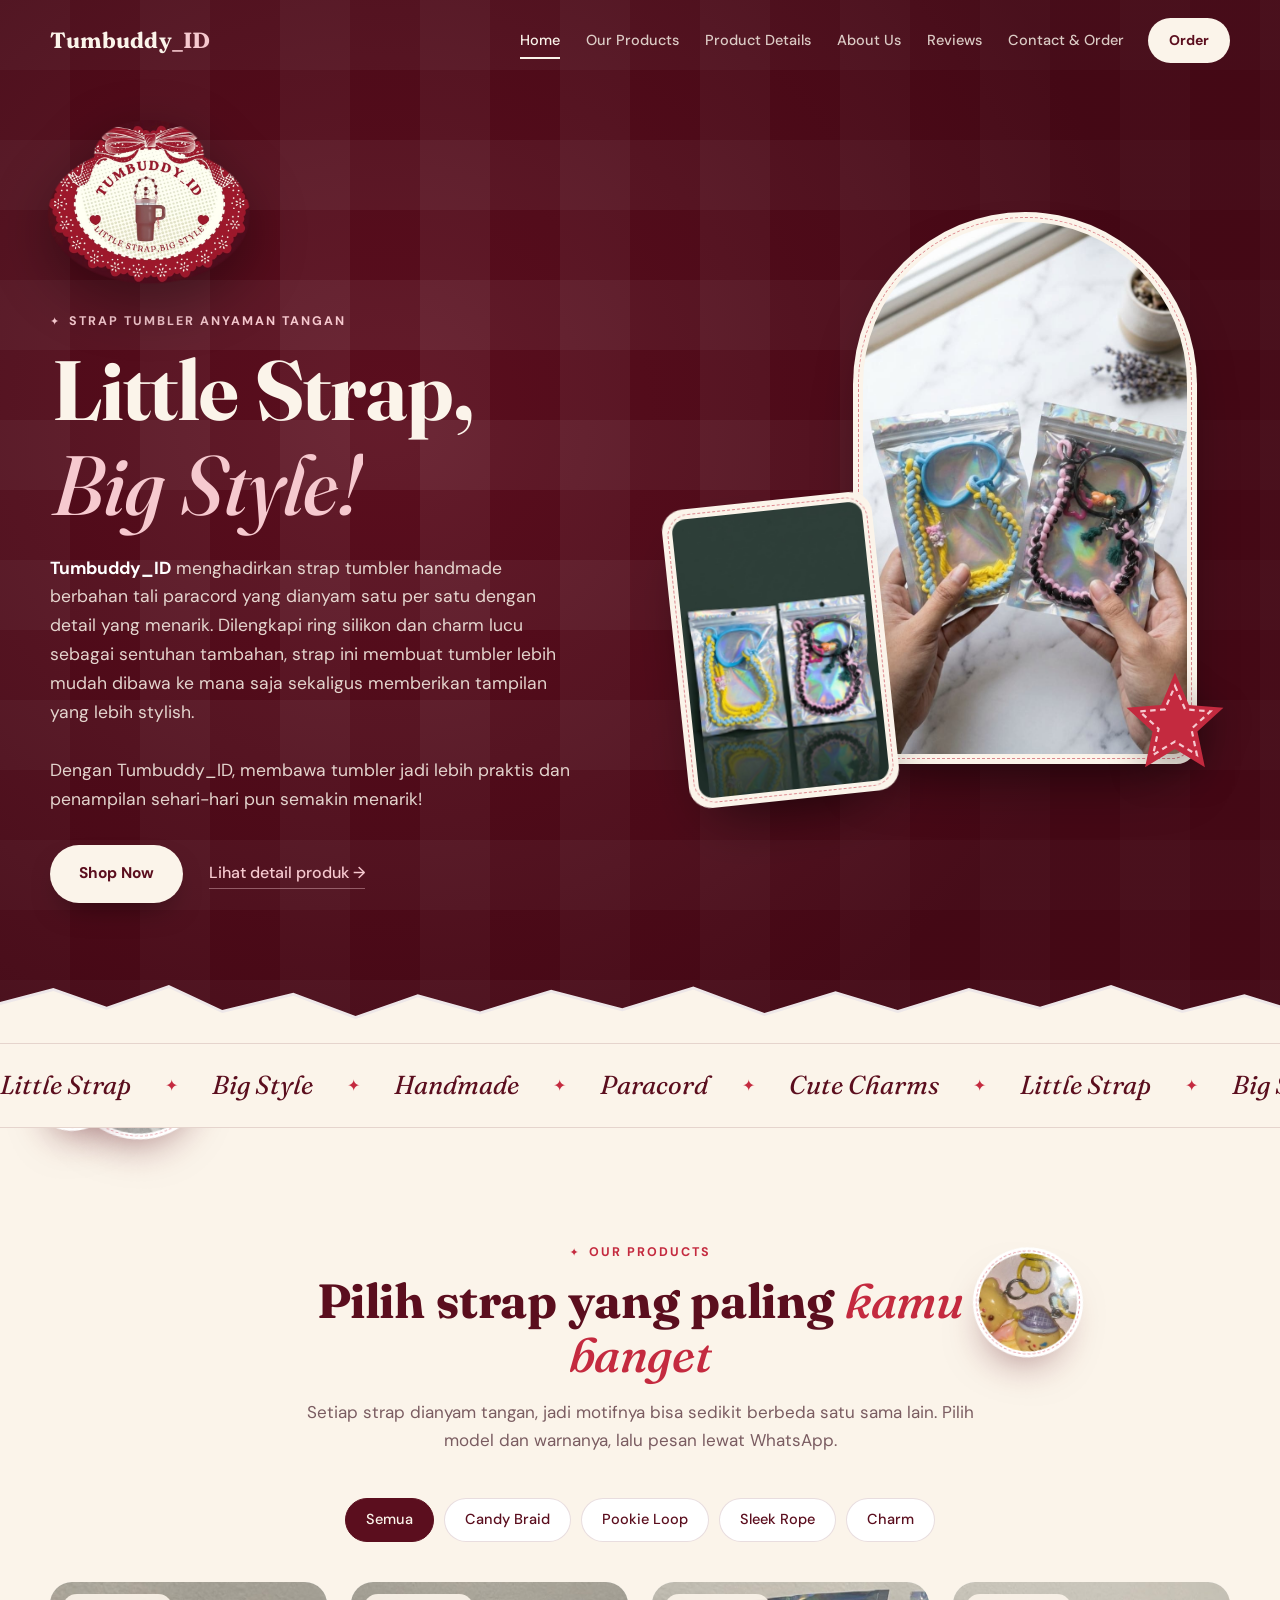
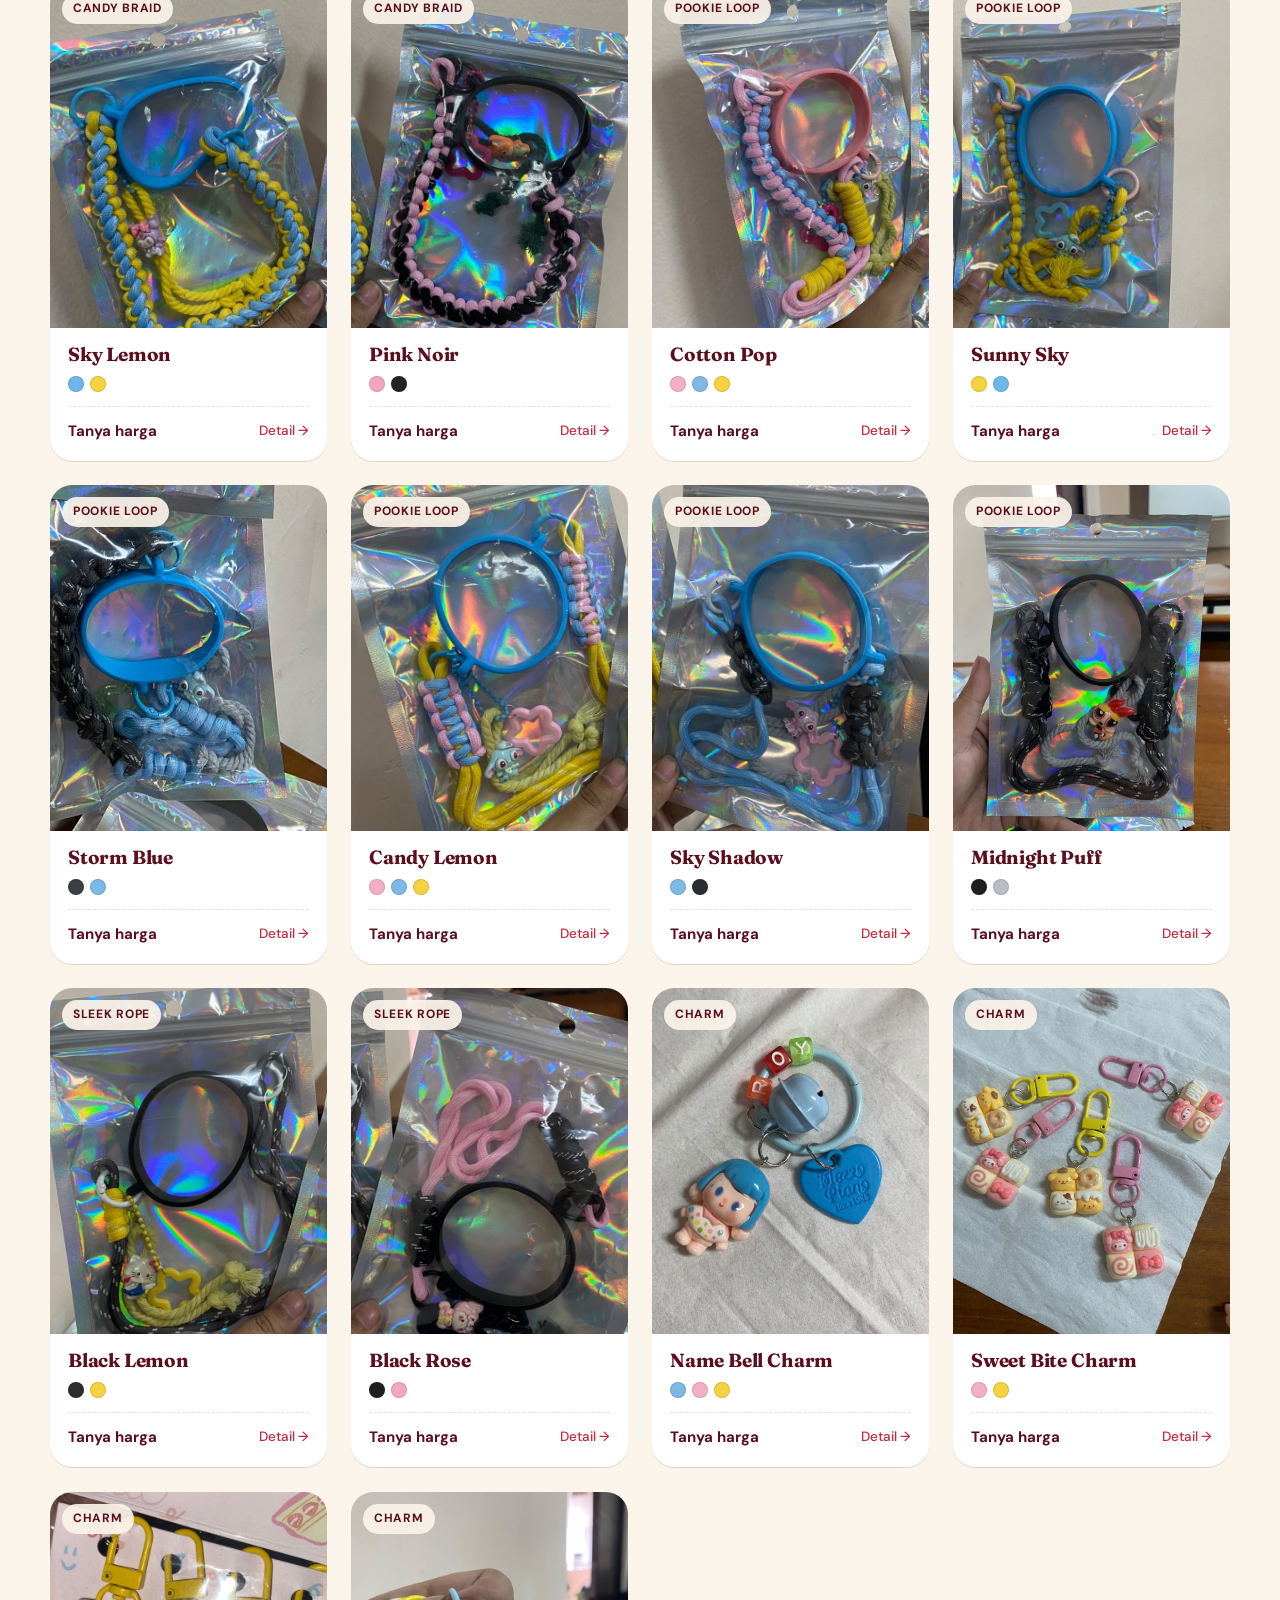
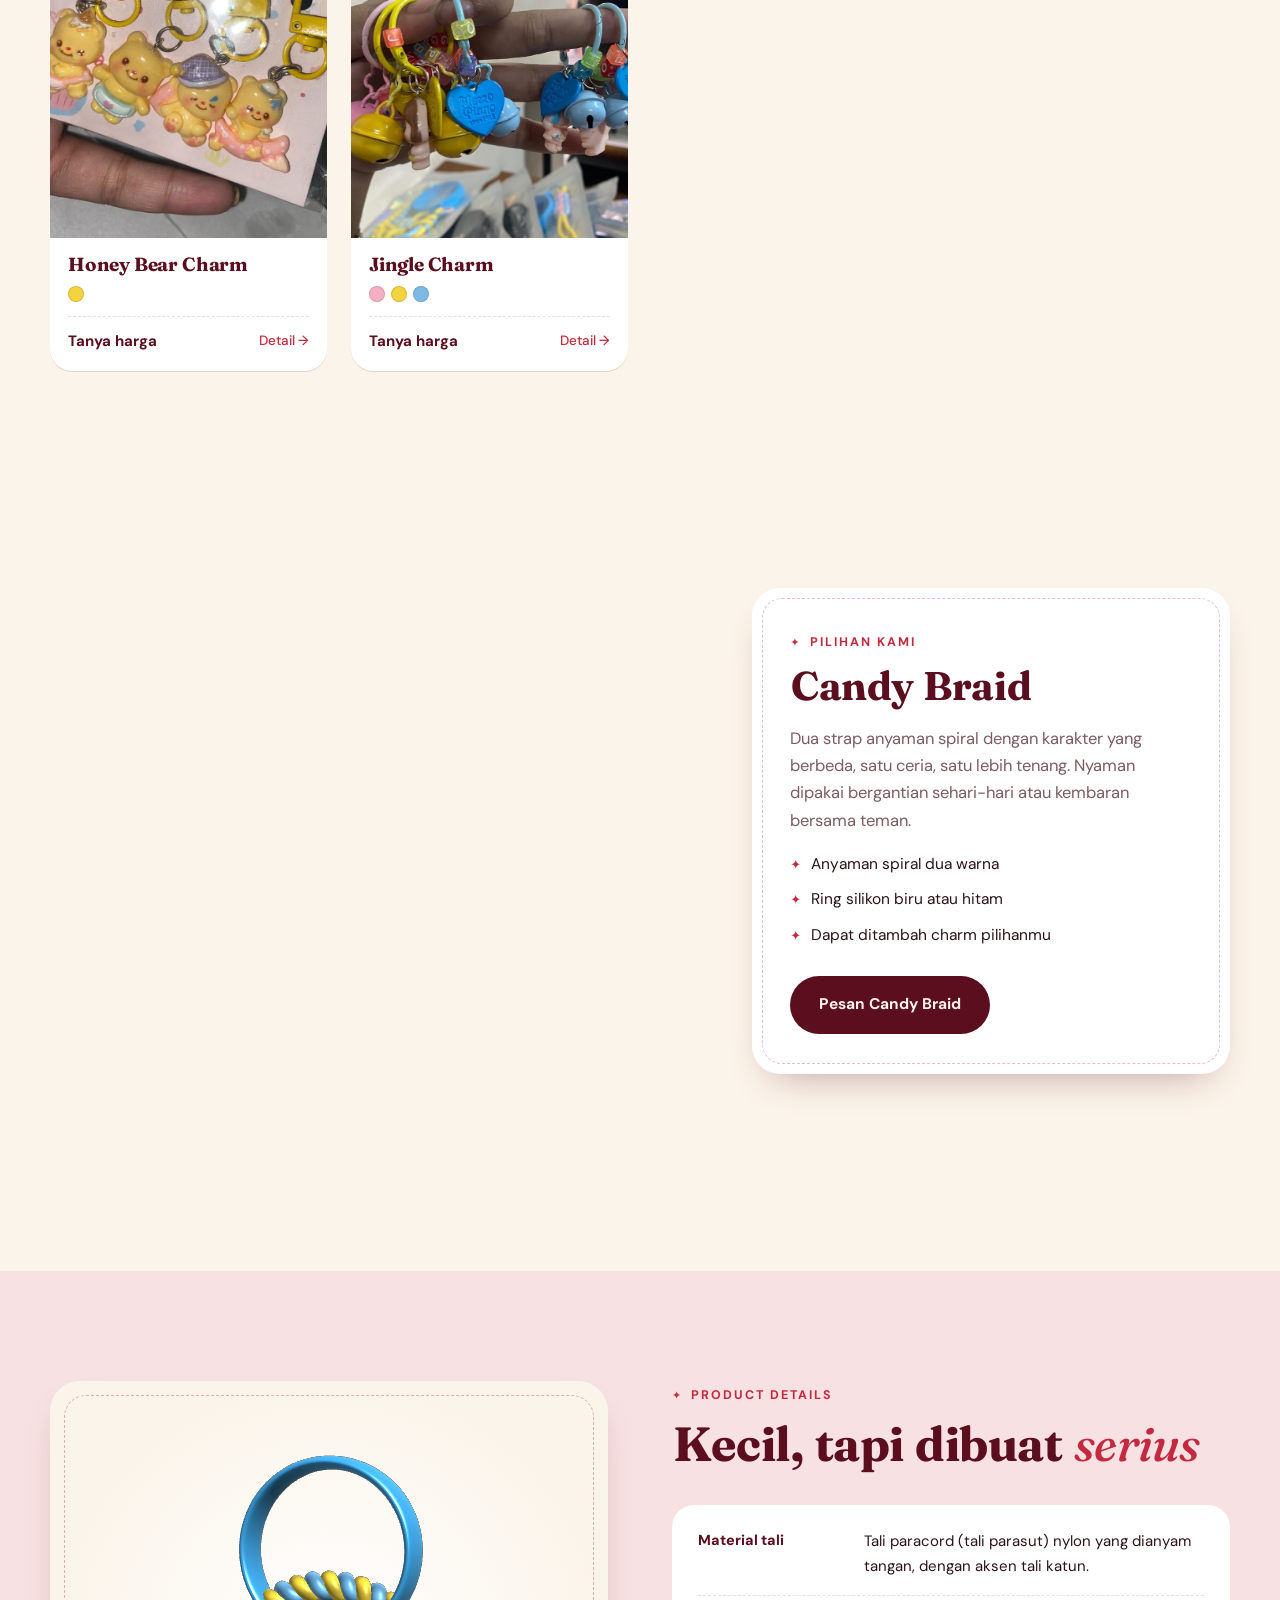
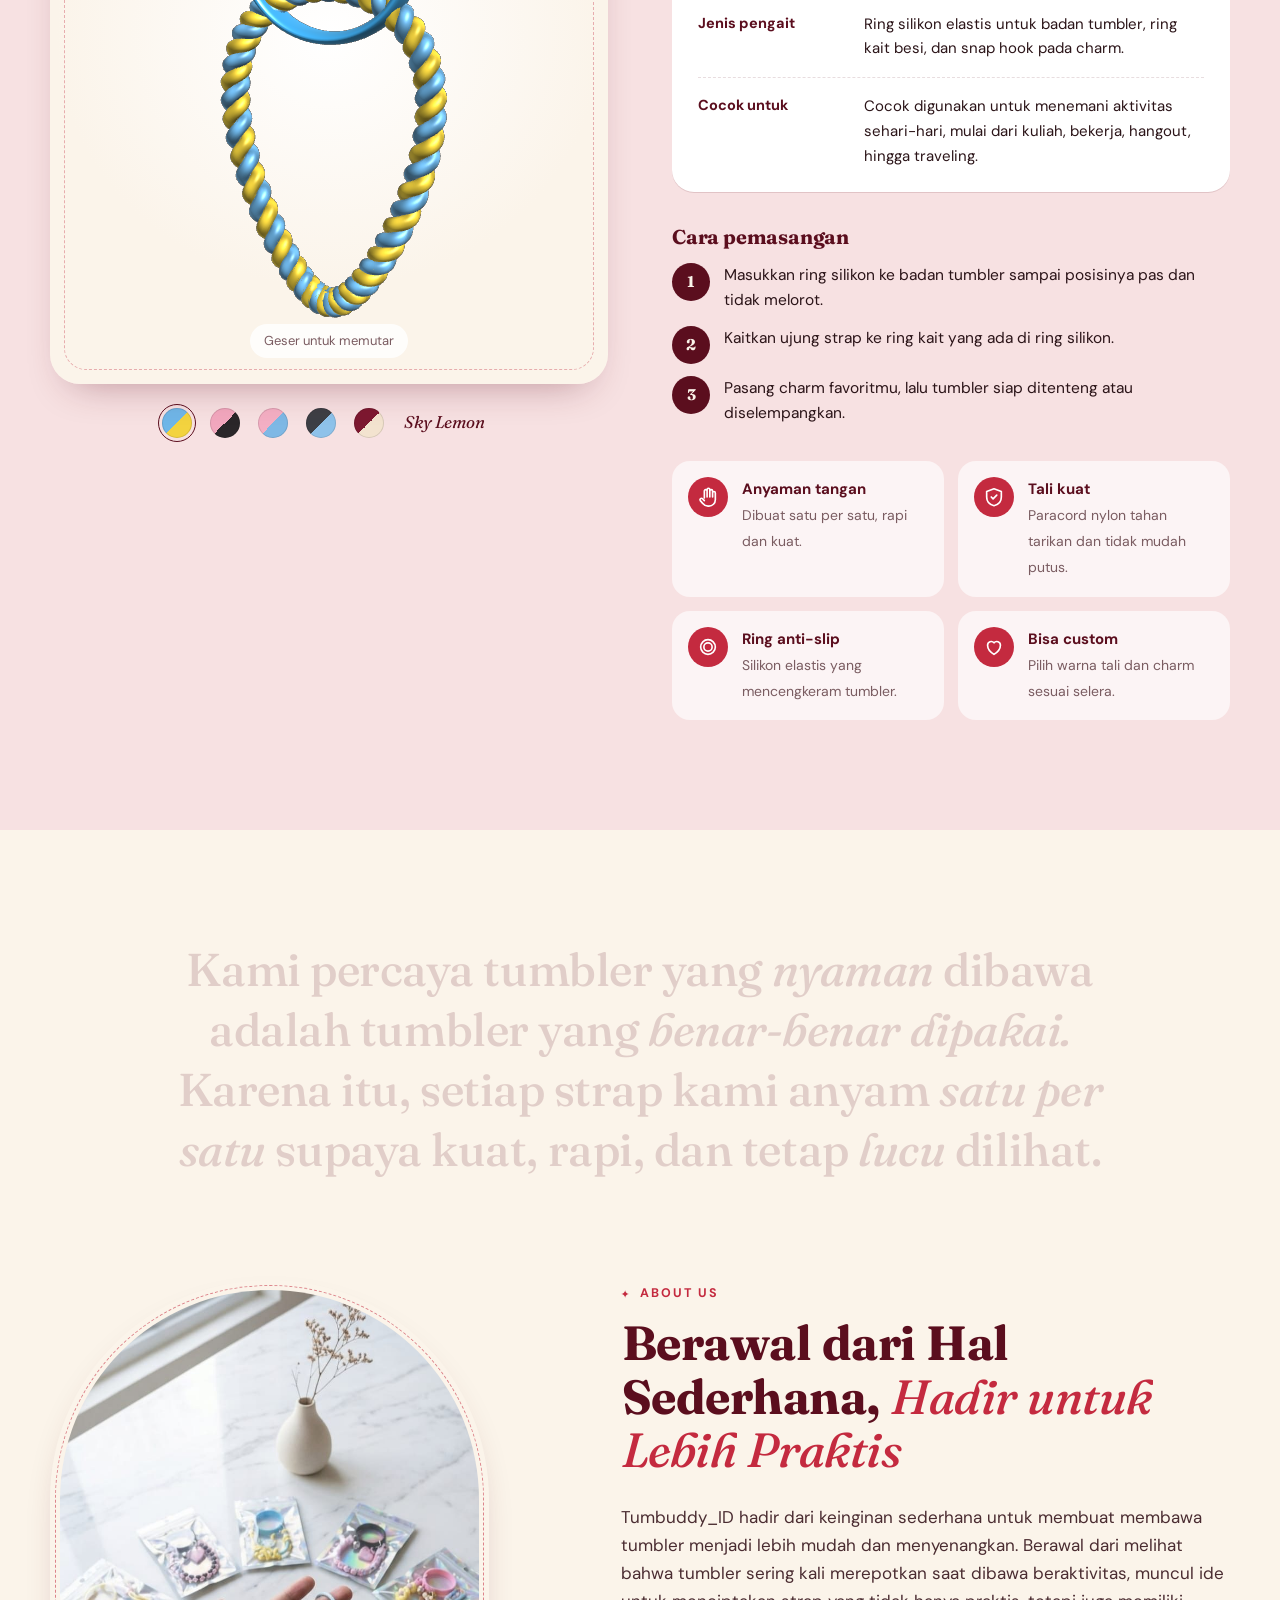
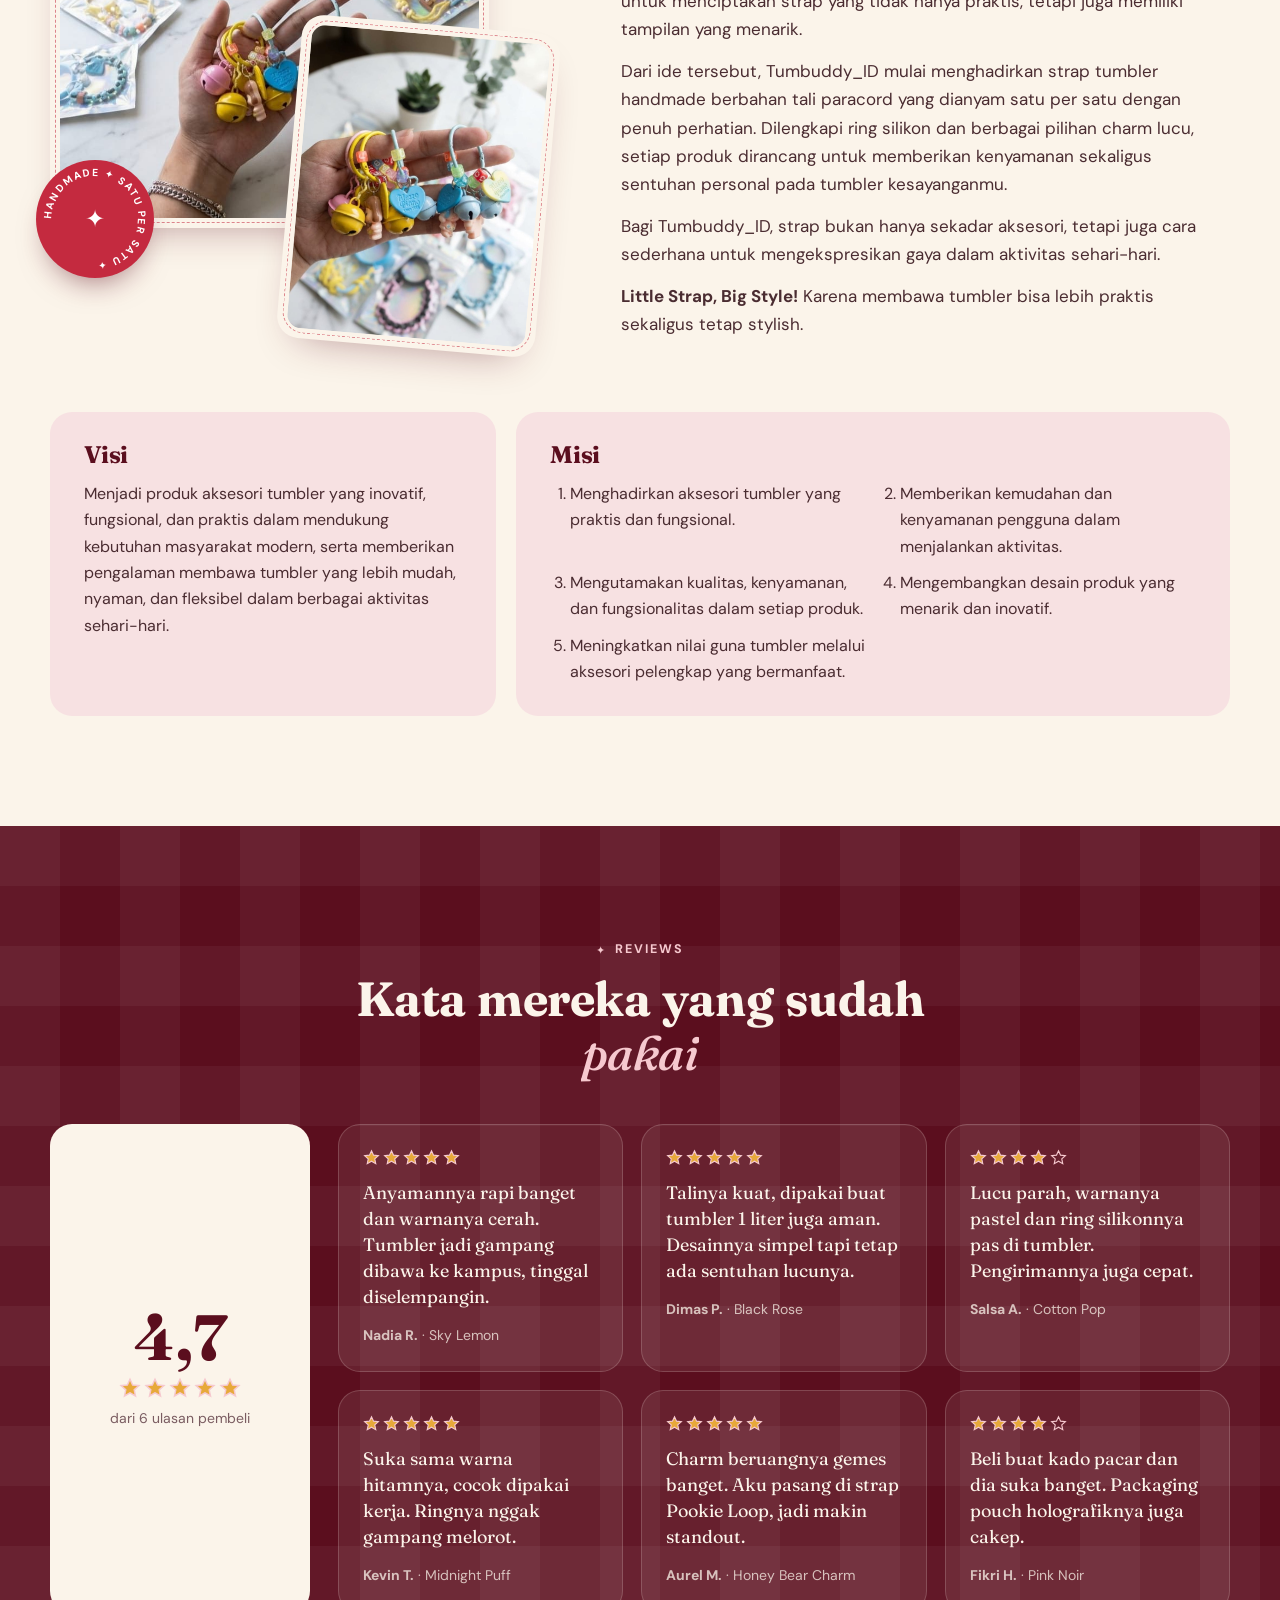
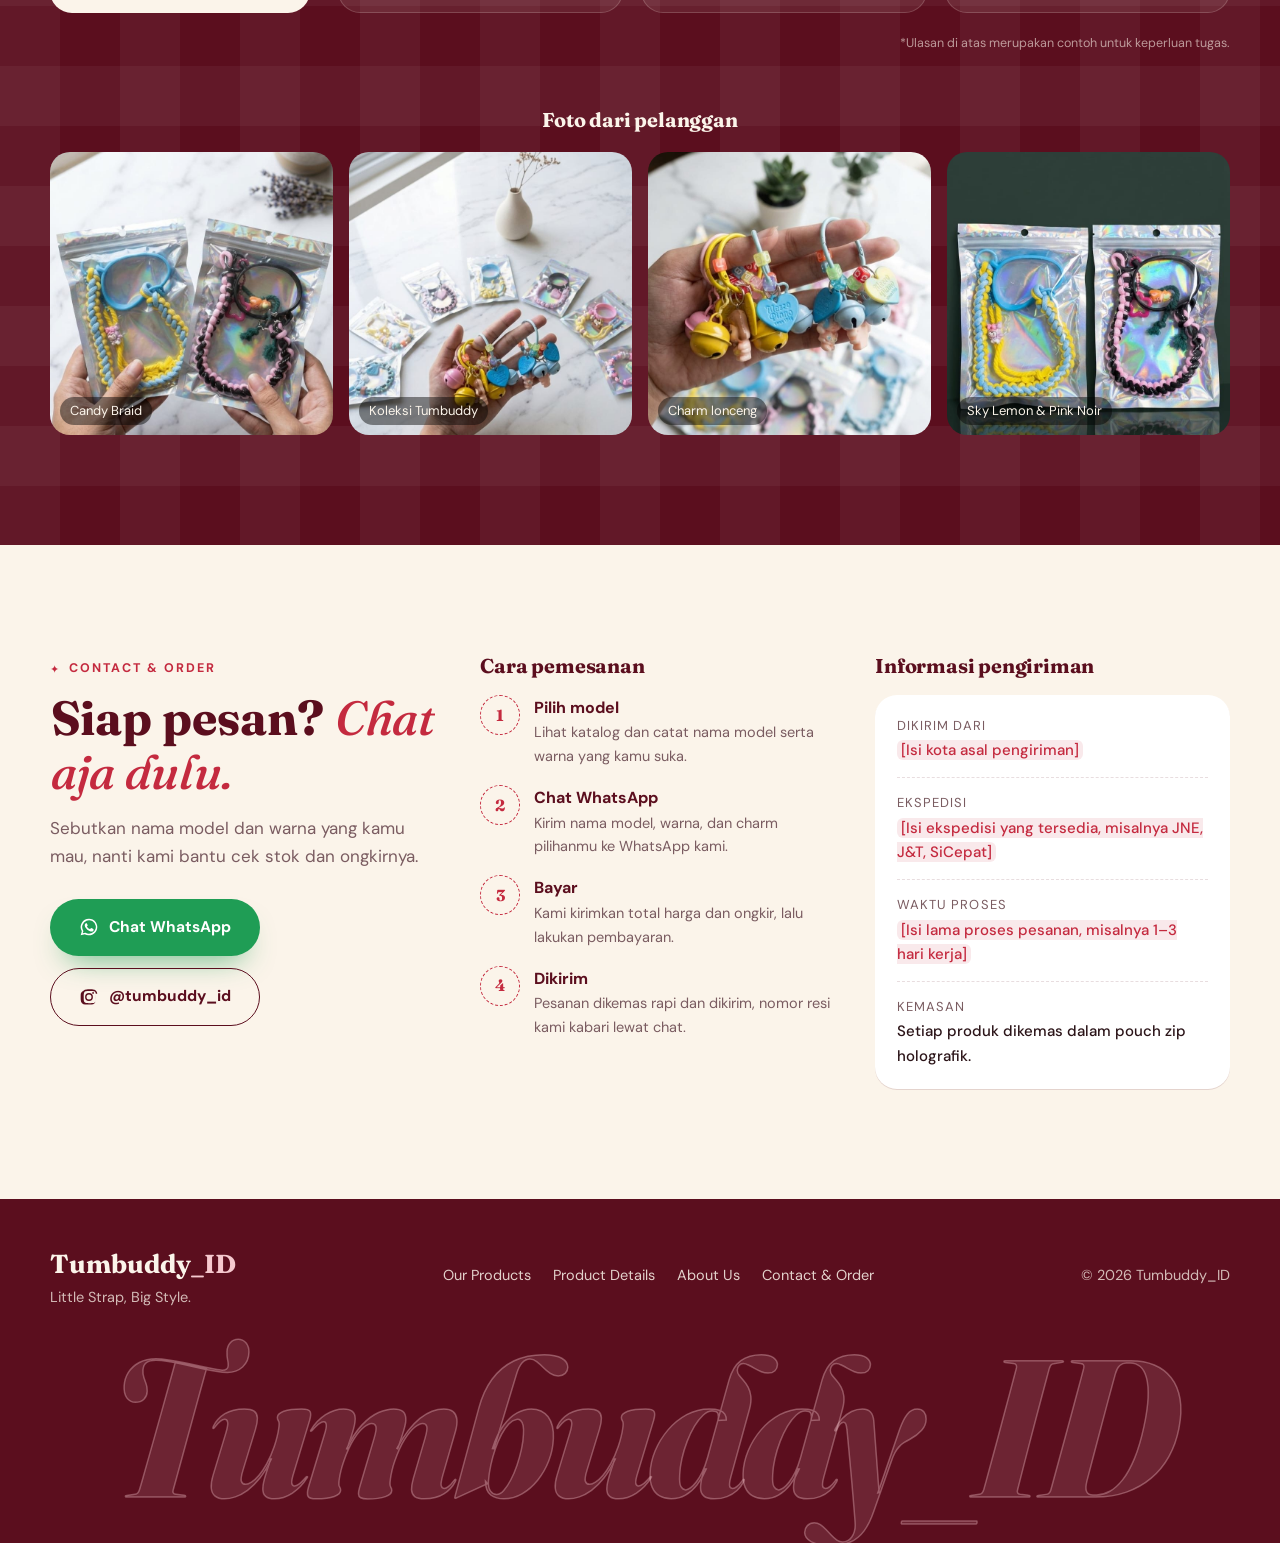
==== commit 27c9fefd: "Add files via upload" ====
--- a/index.html
+++ b/index.html
@@ -147,7 +147,15 @@
     </div>
     <div class="container about">
       <div class="about__photo" data-reveal>
-        <div class="photo-frame photo-frame--arch"><img src="flatlay.jpg" alt="Koleksi strap dan charm Tumbuddy_ID di atas meja" loading="lazy"></div>
+        <div class="about__collage">
+          <div class="photo-frame photo-frame--arch"><img src="flatlay.jpg" alt="Koleksi strap dan charm Tumbuddy_ID di atas meja" loading="lazy"></div>
+          <div class="photo-frame photo-frame--tilt"><img src="charms-marble.jpg" alt="Charm lonceng Tumbuddy_ID" loading="lazy"></div>
+          <div class="about__badge" aria-hidden="true">
+            <svg viewBox="0 0 120 120"><defs><path id="badgeCircle" d="M60 60 m-44 0 a44 44 0 1 1 88 0 a44 44 0 1 1 -88 0"/></defs>
+              <text><textPath href="#badgeCircle">HANDMADE ✦ SATU PER SATU ✦ </textPath></text></svg>
+            <span>✦</span>
+          </div>
+        </div>
       </div>
       <div class="about__text">
         <div data-reveal>
@@ -155,7 +163,8 @@
           <h2 id="aboutTitle">Berawal dari Hal Sederhana, <em>Hadir untuk Lebih Praktis</em></h2>
         </div>
         <div class="about__story" id="story" data-reveal></div>
-        <div class="vm" data-reveal>
+      </div>
+      <div class="vm" data-reveal>
           <div class="vm__card">
             <h3>Visi</h3>
             <p id="vision"></p>
@@ -165,7 +174,6 @@
             <ol id="mission"></ol>
           </div>
         </div>
-      </div>
     </div>
   </section>
 
--- a/style.css
+++ b/style.css
@@ -408,3 +408,30 @@
 .ugc__empty figcaption { font-size: 13px; }
 .reviews > .reviews__note { grid-column: 1 / -1; margin: -8px 0 0; font-size: 12.5px; color: rgba(251,244,234,.6); text-align: right; }
 @media (max-width: 900px) { .reviews > .reviews__note { text-align: left; } }
+
+/* revisi: About lebih padat */
+.about { align-items: start; row-gap: 64px; }
+.about__photo { position: sticky; top: 110px; }
+.about__collage { position: relative; padding-bottom: 120px; }
+.about__collage .photo-frame--arch { width: 88%; }
+.photo-frame--tilt { position: absolute; right: 0; bottom: 0; width: 52%; aspect-ratio: 4 / 5; border-radius: 22px; rotate: 5deg; box-shadow: var(--shadow); }
+.photo-frame--tilt img { border-radius: 14px; }
+.about__badge { position: absolute; left: -14px; bottom: 70px; width: 118px; height: 118px; border-radius: 50%; background: var(--cherry); color: #fff; display: grid; place-items: center; box-shadow: 0 16px 30px -14px rgba(91,14,30,.6); }
+.about__badge svg { position: absolute; inset: 0; width: 100%; height: 100%; animation: spin 16s linear infinite; }
+.about__badge text { fill: #fff; font: 700 10.5px var(--sans); letter-spacing: .18em; }
+.about__badge span { font-size: 24px; }
+.about > .vm { grid-column: 1 / -1; grid-template-columns: 1fr 1.6fr; gap: 20px; }
+.about > .vm .vm__card { padding: 30px 34px; }
+.about > .vm .vm__card h3 { font-size: 24px; margin-bottom: 12px; }
+.about > .vm .vm__card p, .about > .vm .vm__card li { font-size: 16px; }
+.about > .vm ol { grid-template-columns: 1fr 1fr; column-gap: 34px; row-gap: 10px; }
+@media (max-width: 900px) {
+  .about__photo { position: relative; top: 0; }
+  .about > .vm { grid-template-columns: 1fr; }
+}
+@media (max-width: 640px) {
+  .about__collage { padding-bottom: 80px; }
+  .about__badge { width: 92px; height: 92px; left: -6px; bottom: 40px; }
+  .about__badge text { font-size: 9px; }
+  .about > .vm ol { grid-template-columns: 1fr; }
+}
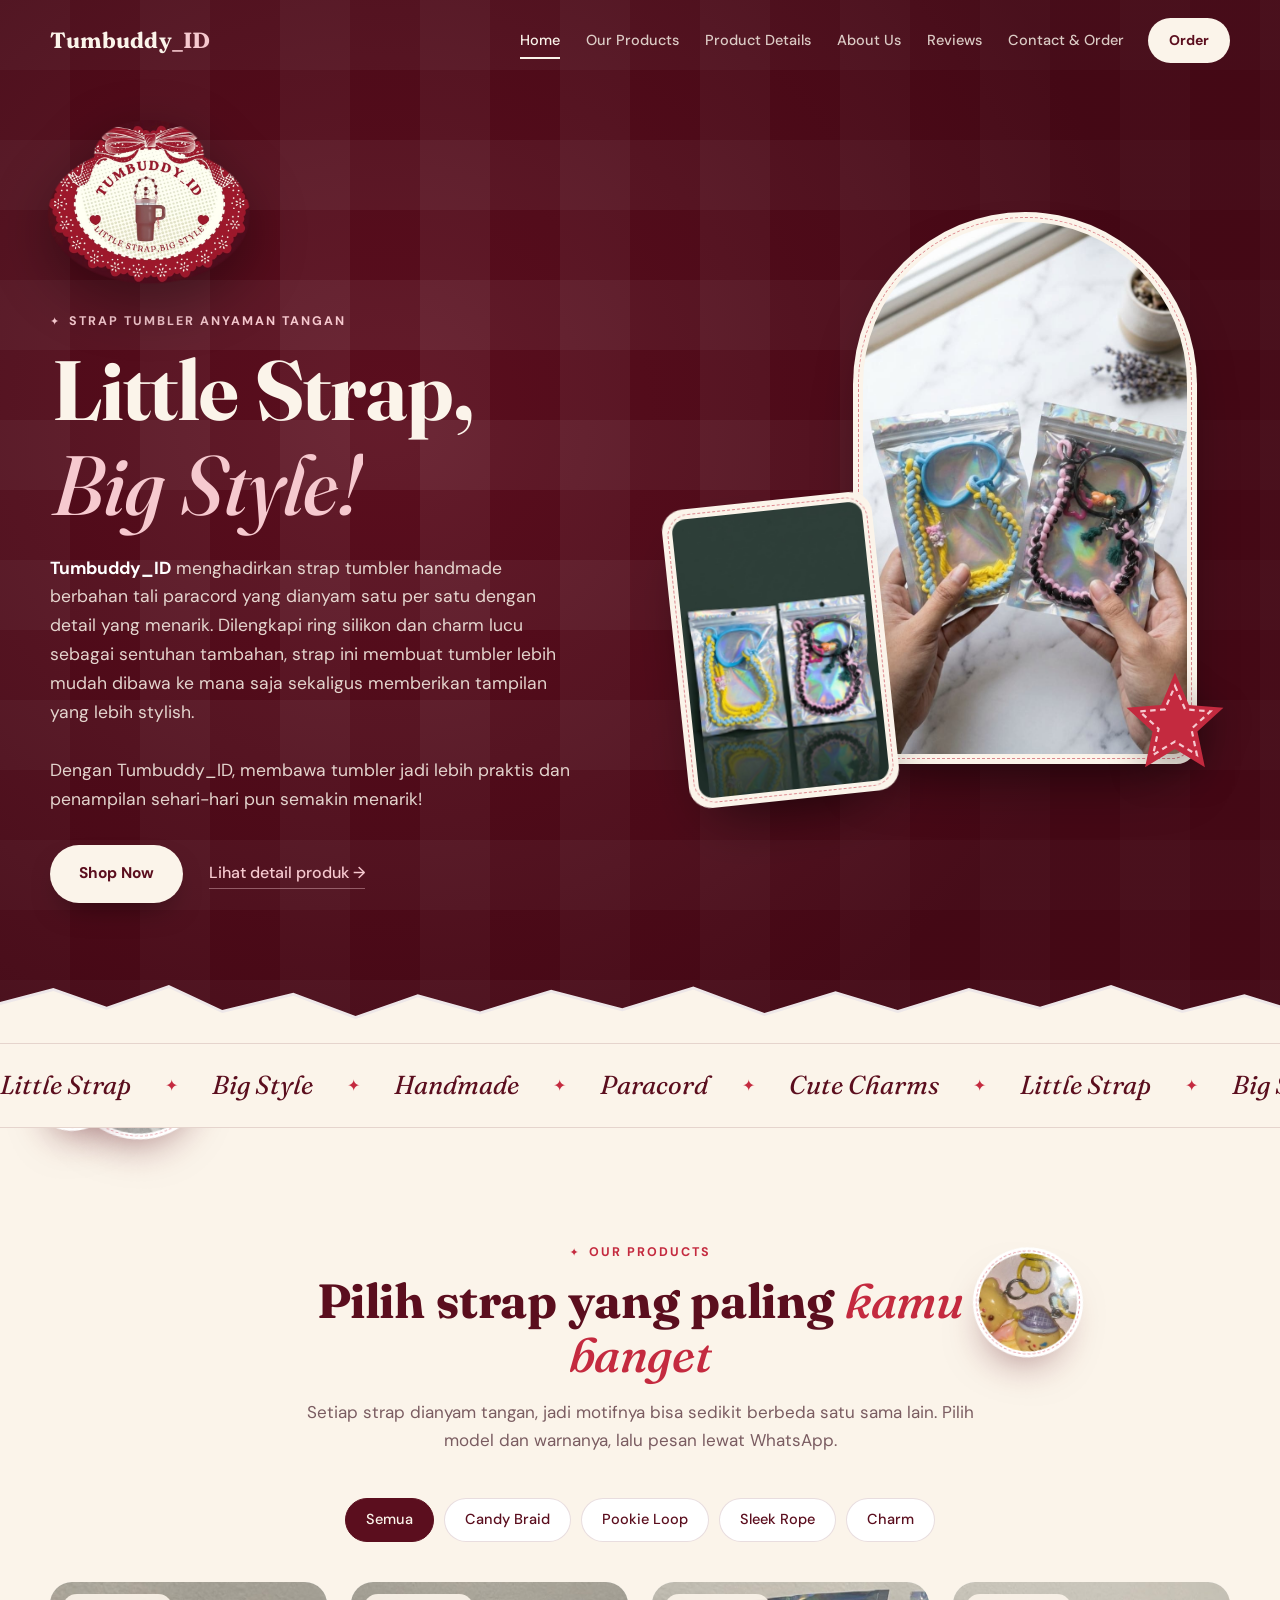
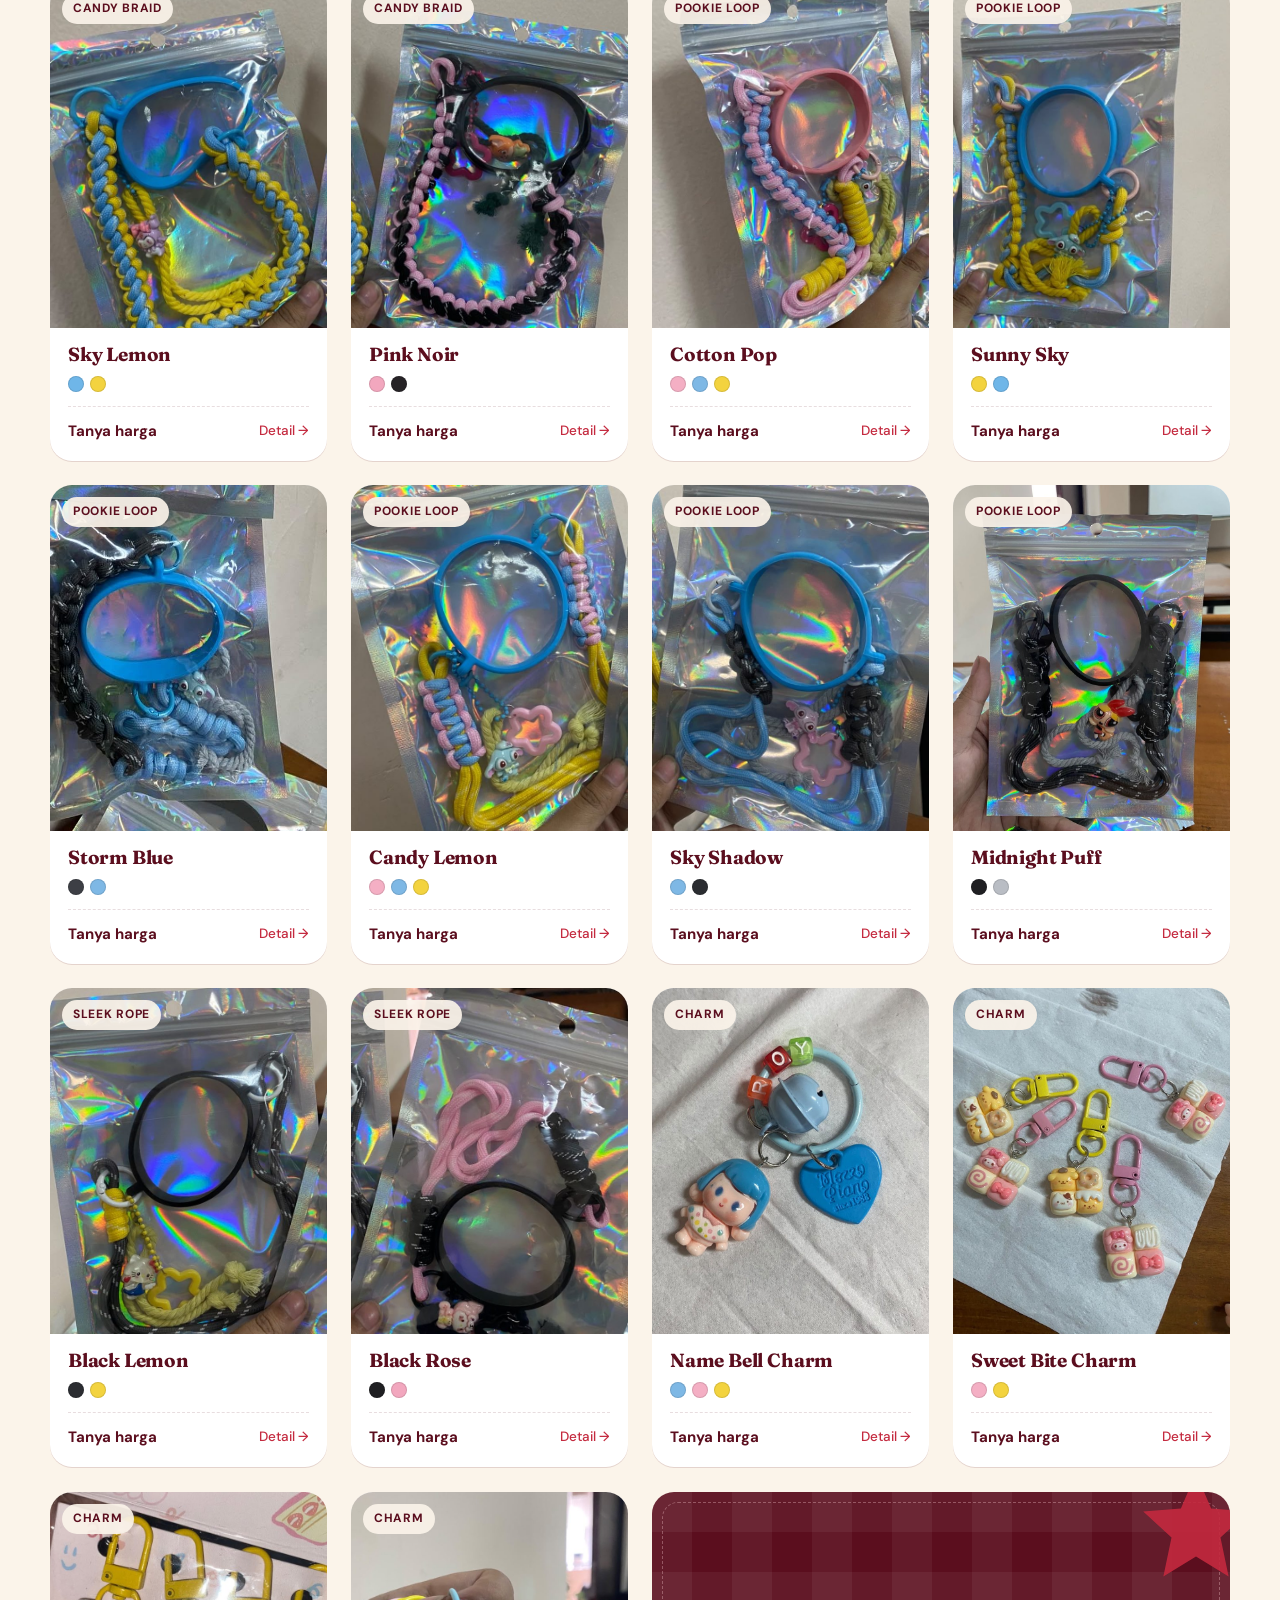
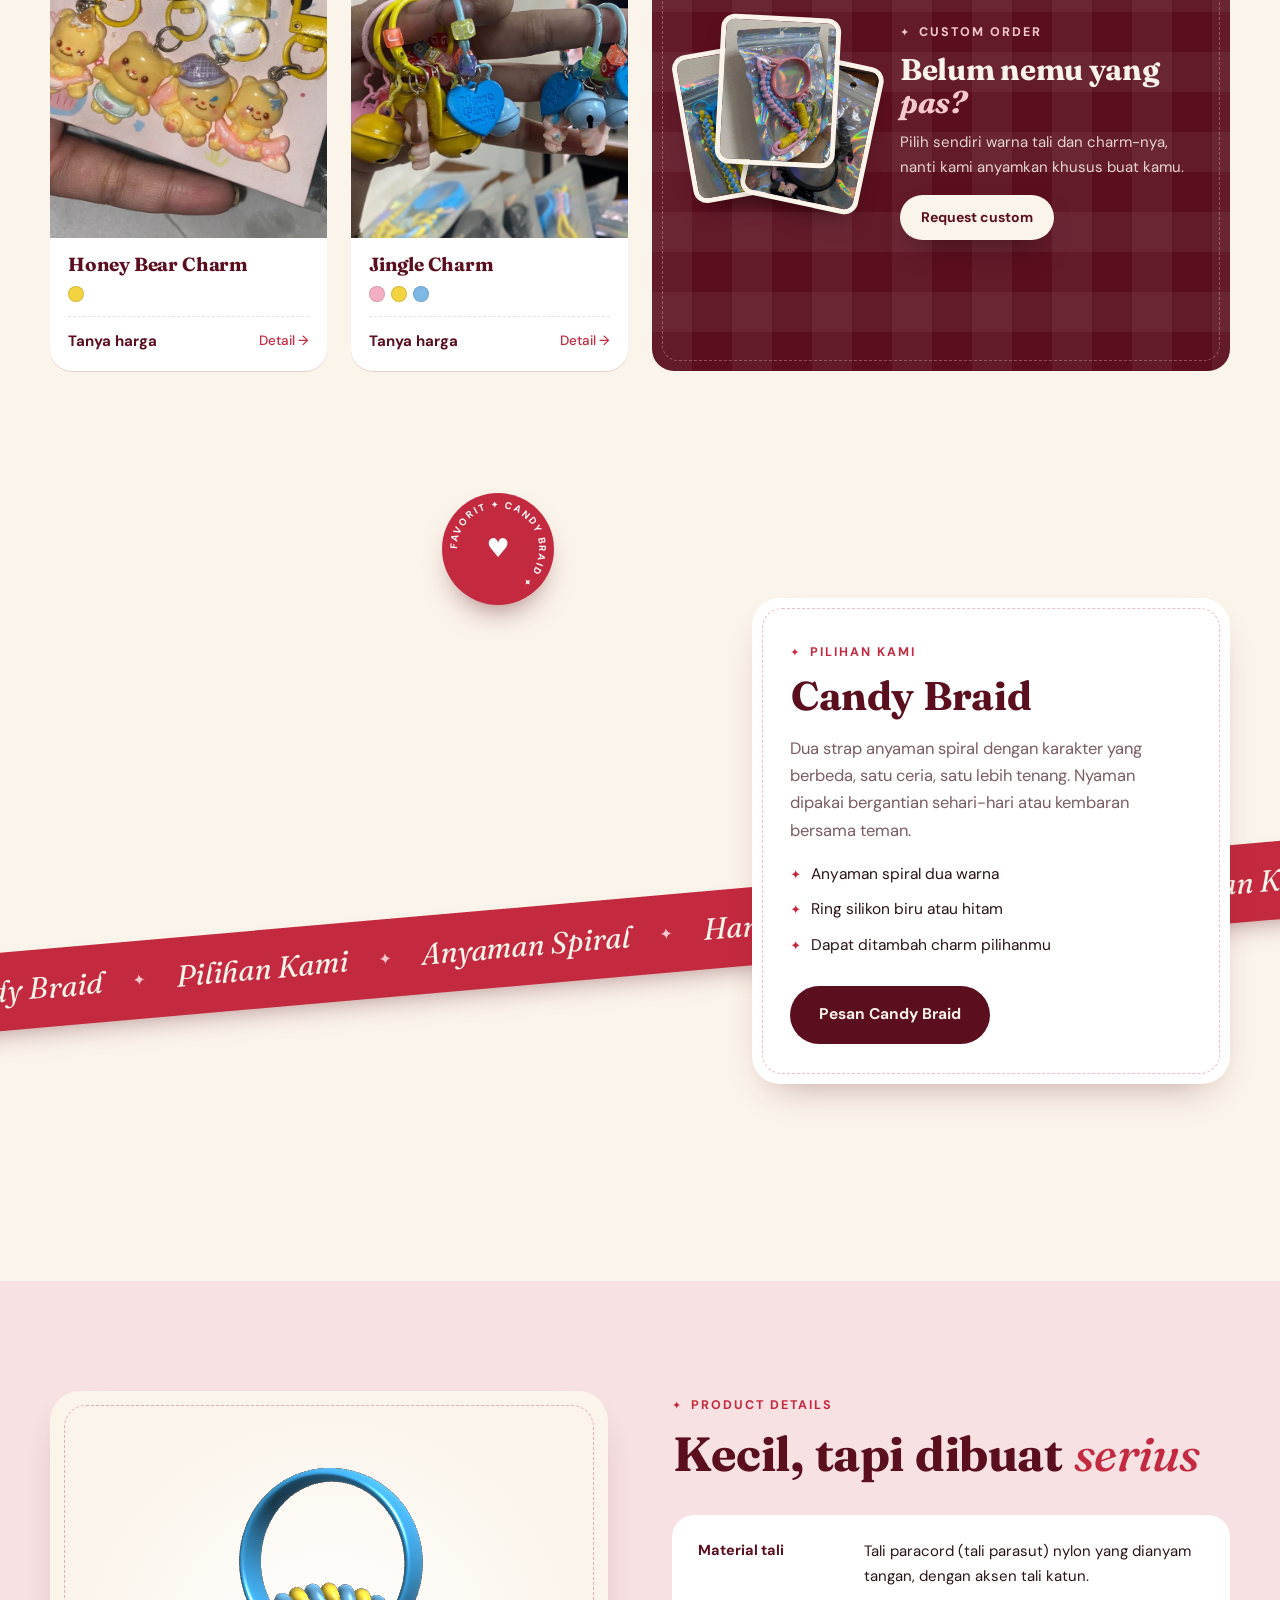
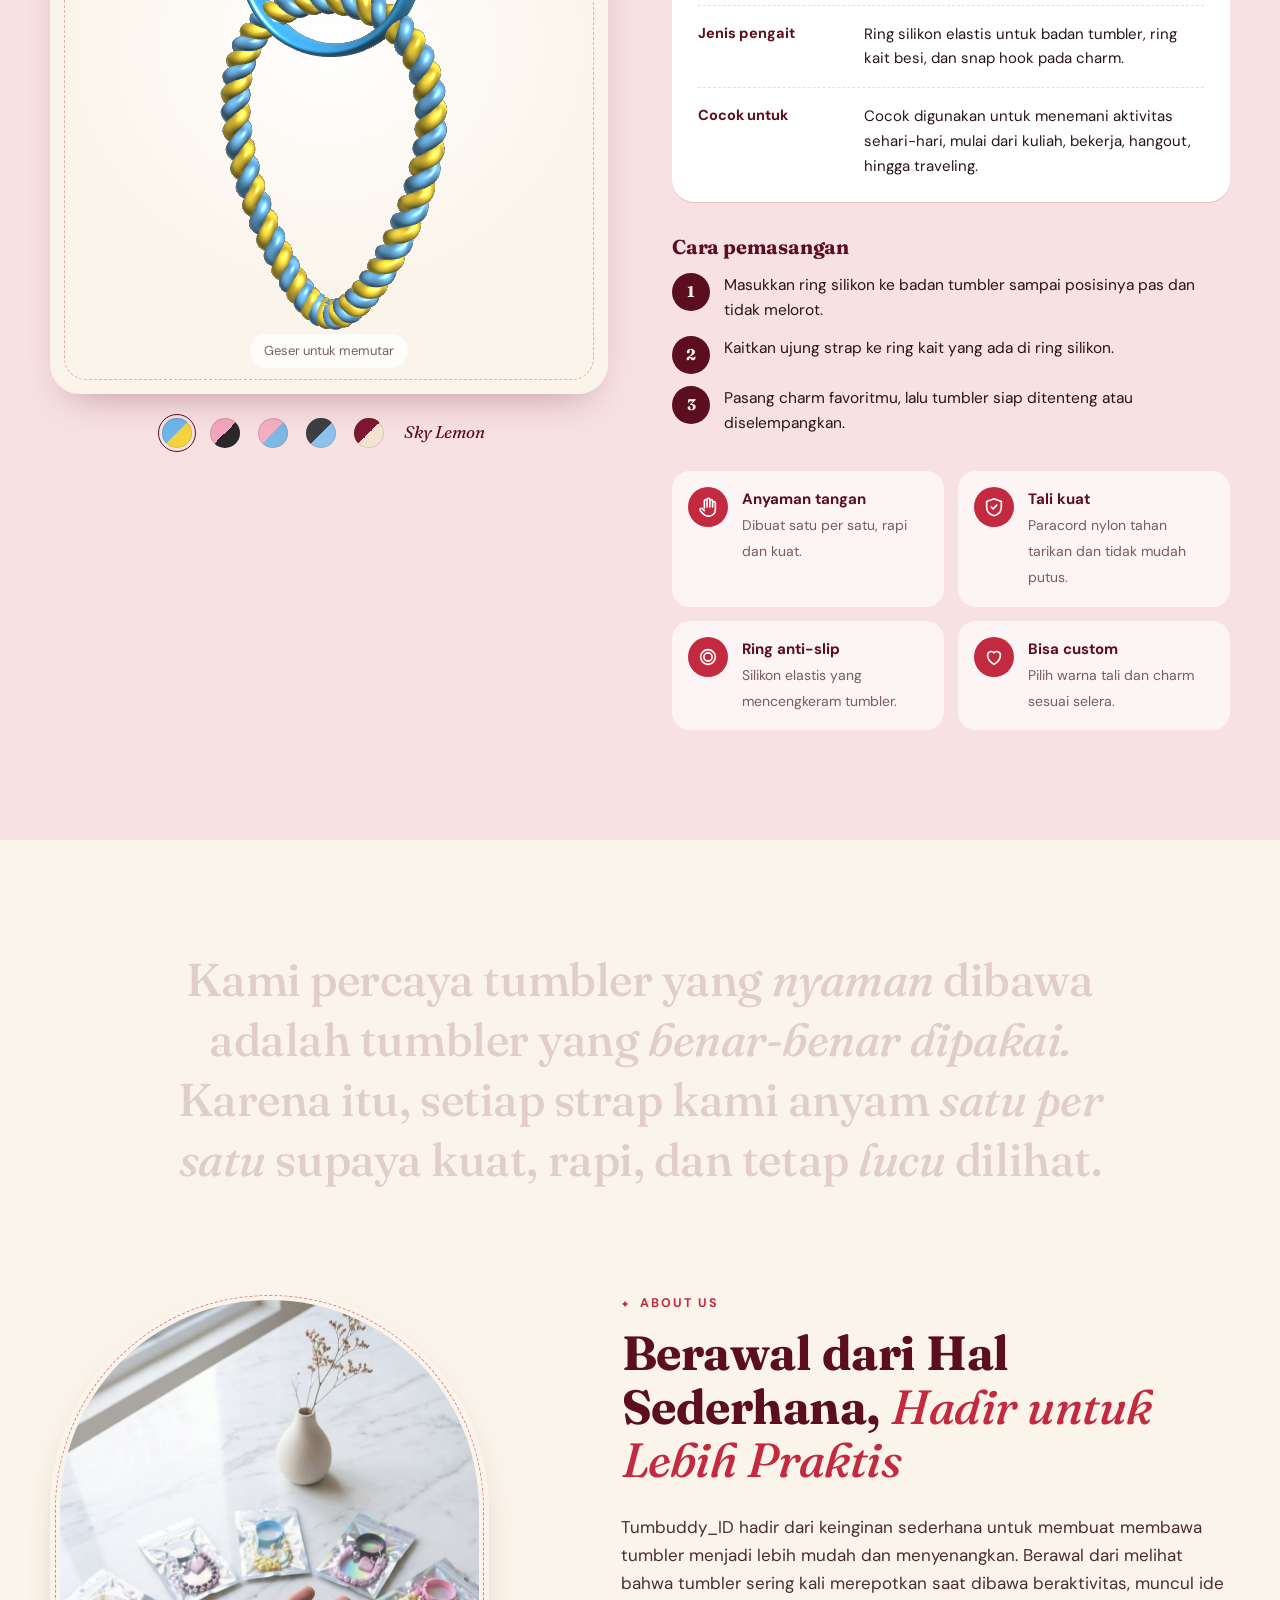
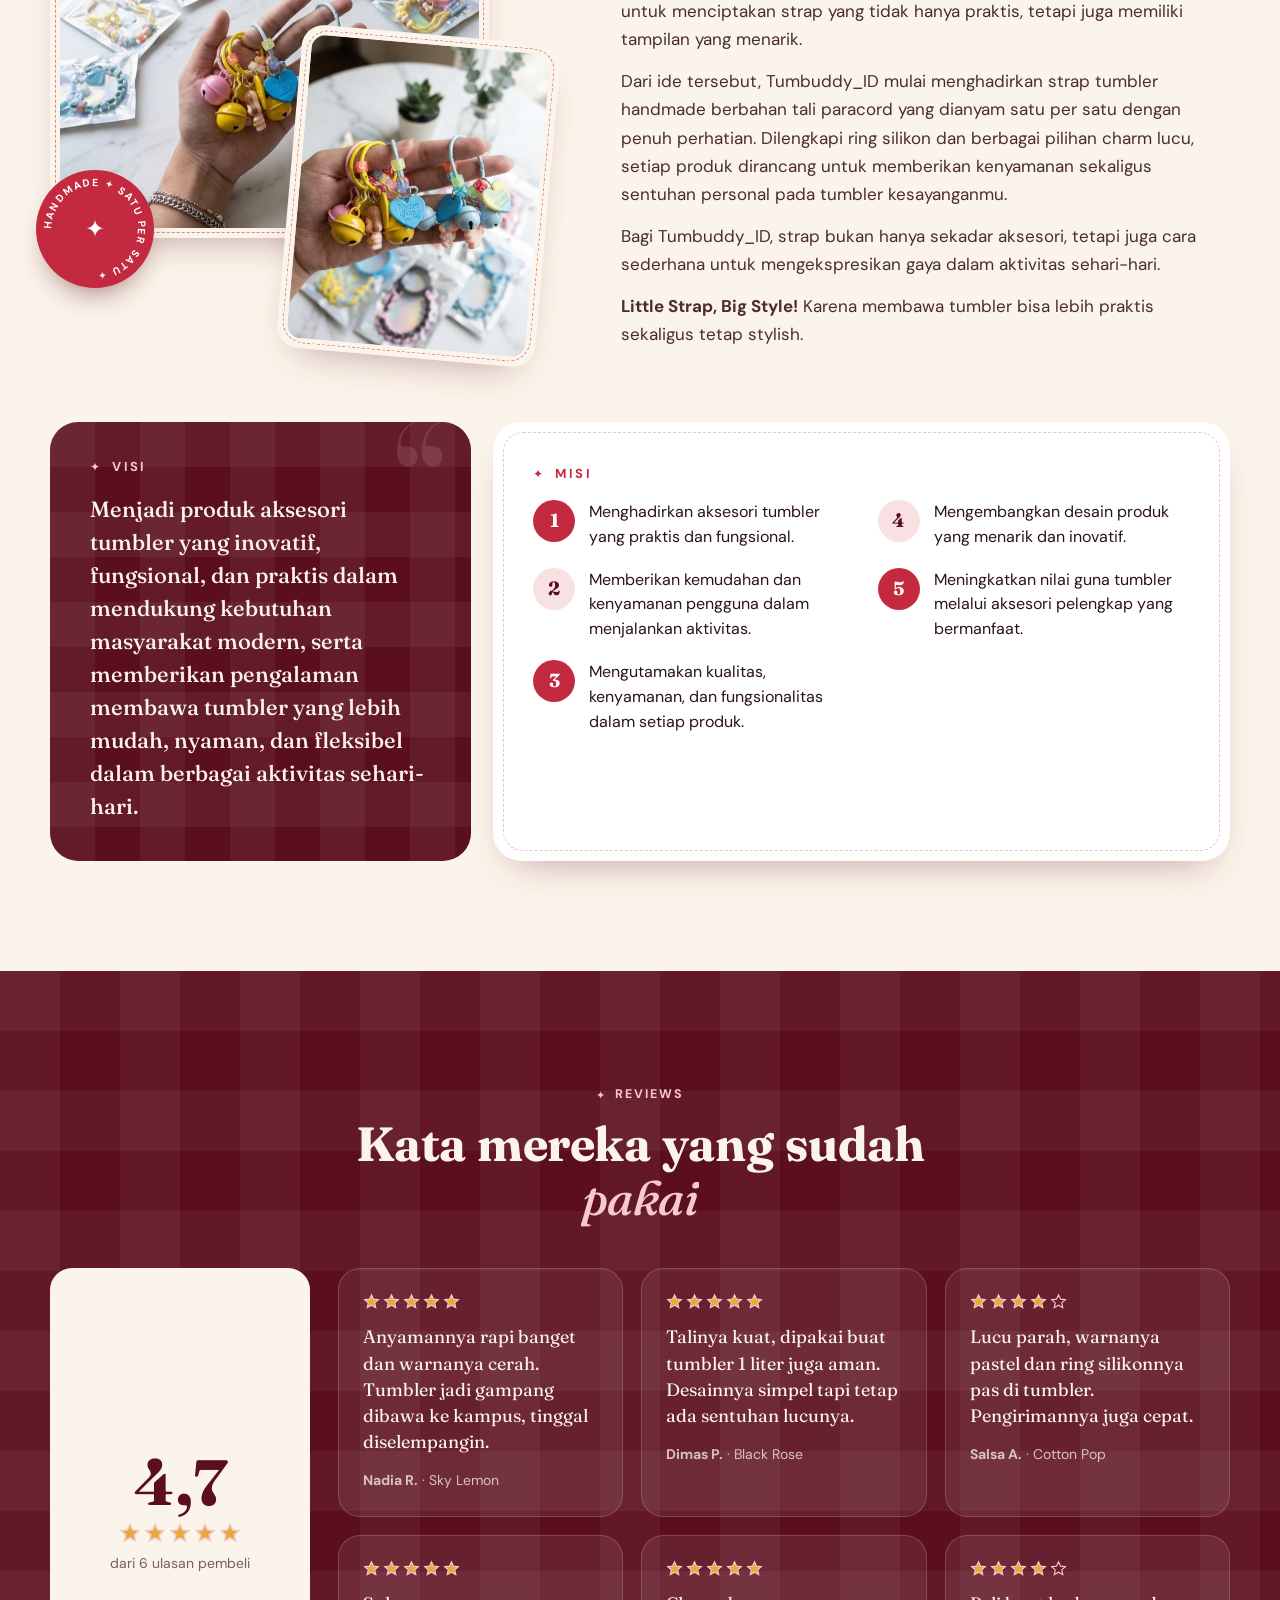
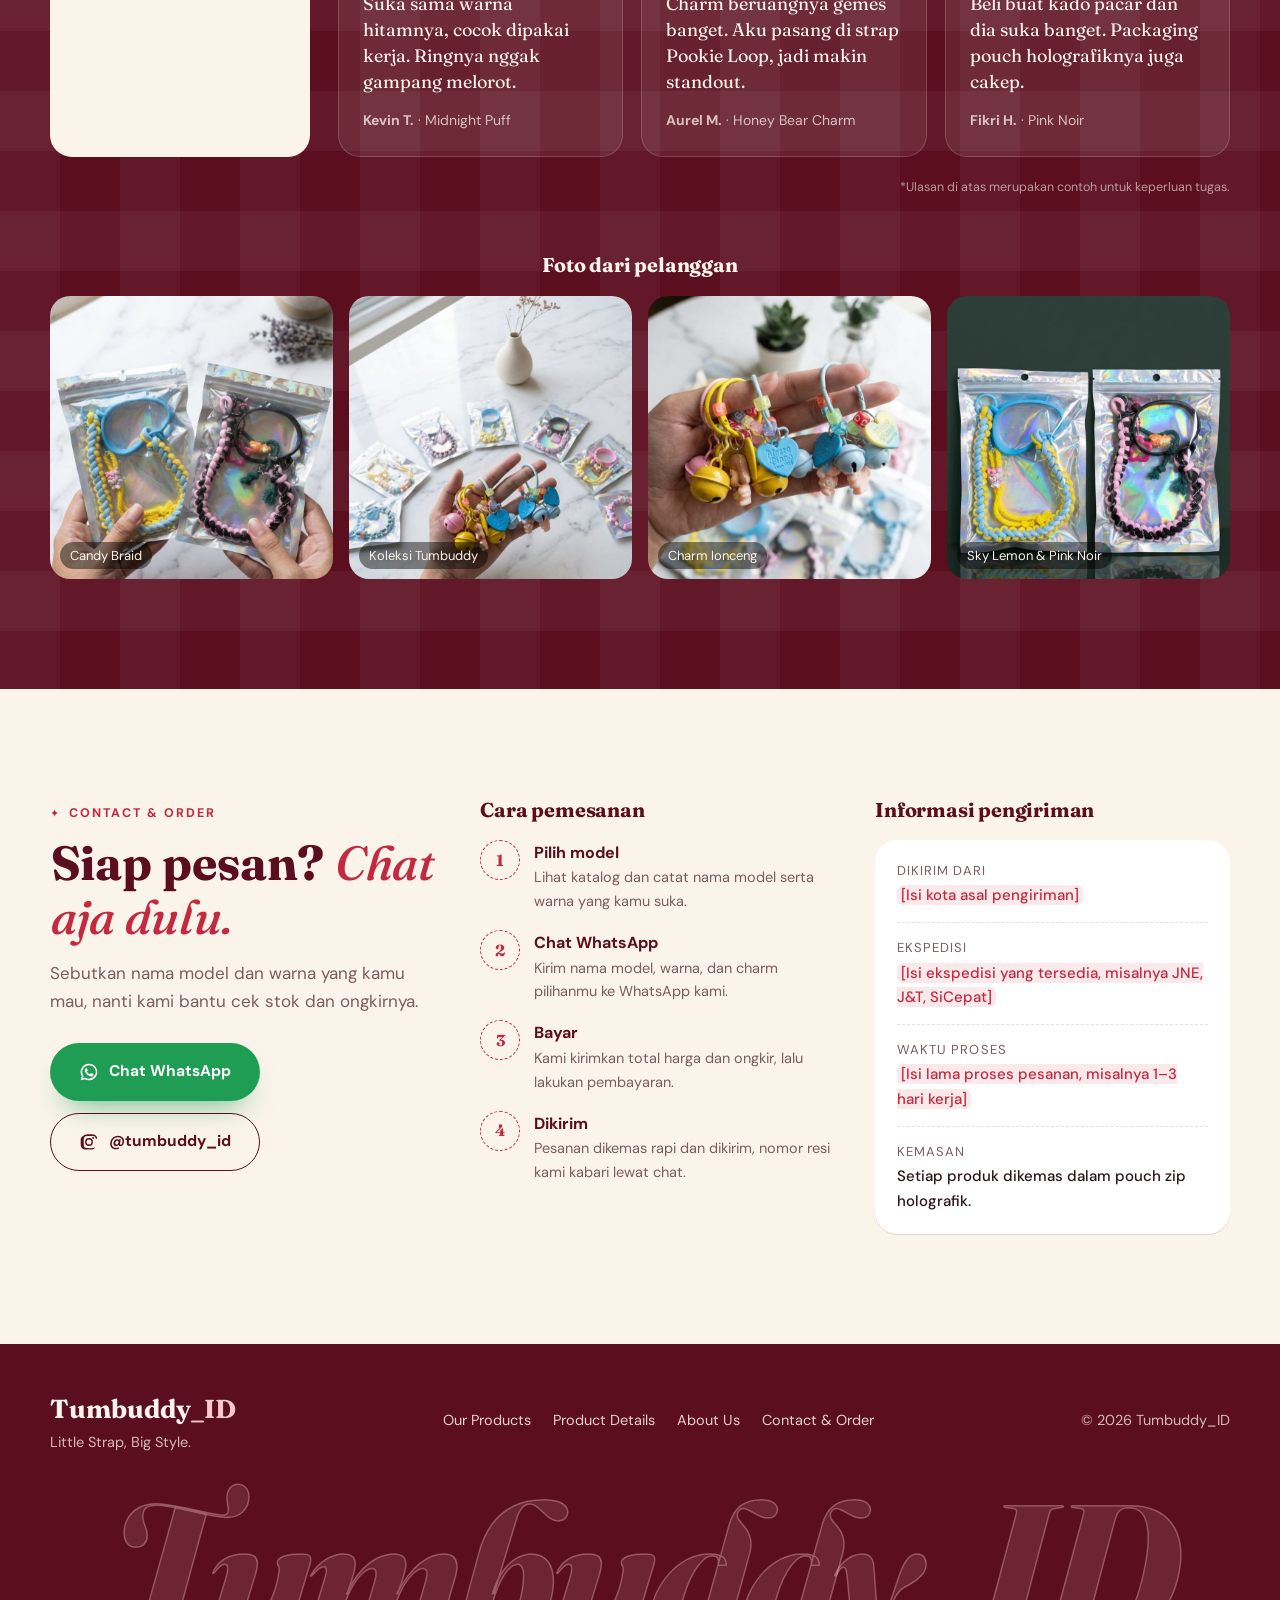
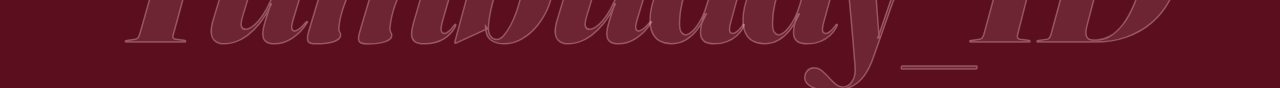
==== commit d4b95eca: "Add files via upload" ====
--- a/index.html
+++ b/index.html
@@ -99,8 +99,25 @@
 
   <!-- PILIHAN KAMI -->
   <section class="feature" id="featured">
+    <div class="ribbon" aria-hidden="true">
+      <div class="ribbon__track">
+        <span>Candy Braid</span><i>✦</i><span>Pilihan Kami</span><i>✦</i><span>Anyaman Spiral</span><i>✦</i><span>Handmade</span><i>✦</i>
+        <span>Candy Braid</span><i>✦</i><span>Pilihan Kami</span><i>✦</i><span>Anyaman Spiral</span><i>✦</i><span>Handmade</span><i>✦</i>
+      </div>
+    </div>
+    <div class="floaties floaties--feature" aria-hidden="true">
+      <svg class="floaty floaty--star" style="--x:47%;--y:120px;--s:54px" data-speed="-0.35" data-rot="140" viewBox="0 0 100 100"><path d="M50 6l12.6 29.4L94 38l-23.6 21.6L77.2 92 50 75.4 22.8 92l6.8-32.4L6 38l31.4-2.6z"/></svg>
+      <svg class="floaty floaty--heart floaty--pink" style="--x:53%;--y:470px;--s:40px" data-speed="-0.5" data-rot="-40" viewBox="0 0 24 24"><path d="M12 21s-8-5-8-11.2A4.6 4.6 0 0 1 12 7a4.6 4.6 0 0 1 8 2.8C20 16 12 21 12 21z"/></svg>
+      <svg class="floaty floaty--star floaty--pink" style="--x:93%;--y:80px;--s:34px" data-speed="-0.25" data-rot="-120" viewBox="0 0 100 100"><path d="M50 6l12.6 29.4L94 38l-23.6 21.6L77.2 92 50 75.4 22.8 92l6.8-32.4L6 38l31.4-2.6z"/></svg>
+      <svg class="floaty floaty--heart" style="--x:3%;--y:560px;--s:34px" data-speed="-0.4" data-rot="50" viewBox="0 0 24 24"><path d="M12 21s-8-5-8-11.2A4.6 4.6 0 0 1 12 7a4.6 4.6 0 0 1 8 2.8C20 16 12 21 12 21z"/></svg>
+    </div>
     <div class="container feature__inner">
       <div class="feature__media">
+        <div class="about__badge feature__badge" aria-hidden="true">
+          <svg viewBox="0 0 120 120"><defs><path id="badgeCircle2" d="M60 60 m-44 0 a44 44 0 1 1 88 0 a44 44 0 1 1 -88 0"/></defs>
+            <text><textPath href="#badgeCircle2">FAVORIT ✦ CANDY BRAID ✦ </textPath></text></svg>
+          <span>♥</span>
+        </div>
         <div class="feature__img" data-clip><img src="studio-pair.jpg" alt="Strap Sky Lemon dan Pink Noir" loading="lazy"></div>
         <div class="feature__img feature__img--small" data-clip data-clip-delay="1"><img src="charms-marble.jpg" alt="Charm lonceng Tumbuddy_ID" loading="lazy"></div>
       </div>
--- a/style.css
+++ b/style.css
@@ -411,8 +411,8 @@
 
 /* revisi: About lebih padat */
 .about { align-items: start; row-gap: 64px; }
-.about__photo { position: sticky; top: 110px; }
-.about__collage { position: relative; padding-bottom: 120px; }
+.about__photo { position: relative; top: auto; align-self: stretch; }
+.about__collage { position: sticky; top: 110px; padding-bottom: 120px; }
 .about__collage .photo-frame--arch { width: 88%; }
 .photo-frame--tilt { position: absolute; right: 0; bottom: 0; width: 52%; aspect-ratio: 4 / 5; border-radius: 22px; rotate: 5deg; box-shadow: var(--shadow); }
 .photo-frame--tilt img { border-radius: 14px; }
@@ -426,7 +426,8 @@
 .about > .vm .vm__card p, .about > .vm .vm__card li { font-size: 16px; }
 .about > .vm ol { grid-template-columns: 1fr 1fr; column-gap: 34px; row-gap: 10px; }
 @media (max-width: 900px) {
-  .about__photo { position: relative; top: 0; }
+  .about__photo { align-self: start; }
+  .about__collage { position: relative; top: 0; }
   .about > .vm { grid-template-columns: 1fr; }
 }
 @media (max-width: 640px) {
@@ -435,3 +436,86 @@
   .about__badge text { font-size: 9px; }
   .about > .vm ol { grid-template-columns: 1fr; }
 }
+
+/* revisi: visi misi baru */
+.about > .vm { grid-template-columns: 1fr 1.75fr; gap: 22px; align-items: stretch; }
+.about > .vm .vm__card { position: relative; border-radius: 28px; padding: 38px 40px; overflow: hidden; }
+.about > .vm .vm__card h3 { display: inline-flex; align-items: center; gap: 10px; font-size: 13px; font-family: var(--sans); font-weight: 700; letter-spacing: .18em; text-transform: uppercase; margin-bottom: 18px; }
+.about > .vm .vm__card h3::before { content: "✦"; font-size: 12px; }
+/* kartu visi */
+.about > .vm .vm__card:first-child { background: var(--wine); color: var(--cream);
+  background-image: linear-gradient(90deg, rgba(255,255,255,.05) 50%, transparent 50%), linear-gradient(rgba(255,255,255,.05) 50%, transparent 50%);
+  background-size: 90px 90px; display: flex; flex-direction: column; justify-content: center; }
+.about > .vm .vm__card:first-child::after { content: "\201C"; position: absolute; right: 22px; top: -18px; font-family: var(--serif); font-size: 190px; line-height: 1; color: rgba(246,201,207,.14); }
+.about > .vm .vm__card:first-child h3 { color: #F6C9CF; }
+.about > .vm .vm__card:first-child p { position: relative; font-family: var(--serif); font-size: 22px; line-height: 1.5; color: var(--cream); font-weight: 500; }
+/* kartu misi */
+.about > .vm .vm__card:last-child { background: #fff; box-shadow: var(--shadow); }
+.about > .vm .vm__card:last-child::before { content: ""; position: absolute; inset: 10px; border: 1.5px dashed rgba(196,42,63,.28); border-radius: 20px; pointer-events: none; }
+.about > .vm .vm__card:last-child h3 { color: var(--cherry); }
+.about > .vm ol { list-style: none; padding: 0; margin: 0; counter-reset: misi; display: grid;
+  grid-template-rows: repeat(3, auto); grid-auto-flow: column; grid-template-columns: 1fr 1fr; column-gap: 32px; row-gap: 18px; }
+.about > .vm ol li { counter-increment: misi; display: grid; grid-template-columns: 42px 1fr; gap: 14px; align-items: start; font-size: 15.5px; line-height: 1.55; color: var(--ink); }
+.about > .vm ol li::before { content: counter(misi); width: 42px; height: 42px; border-radius: 50%; background: var(--blush); color: var(--wine);
+  display: grid; place-items: center; font-family: var(--serif); font-weight: 700; font-size: 19px; }
+.about > .vm ol li:nth-child(odd)::before { background: var(--cherry); color: #fff; }
+@media (max-width: 900px) {
+  .about > .vm { grid-template-columns: 1fr; }
+}
+@media (max-width: 640px) {
+  .about > .vm .vm__card { padding: 30px 26px; }
+  .about > .vm .vm__card:first-child p { font-size: 19px; }
+  .about > .vm ol { grid-template-rows: none; grid-auto-flow: row; grid-template-columns: 1fr; }
+}
+
+/* revisi: kartu custom di katalog */
+.cta-card { position: relative; overflow: hidden; border-radius: var(--radius); background: var(--wine); color: var(--cream); padding: 30px;
+  display: grid; grid-template-columns: auto 1fr; gap: 28px; align-items: center; min-height: 100%;
+  background-image: linear-gradient(90deg, rgba(255,255,255,.05) 50%, transparent 50%), linear-gradient(rgba(255,255,255,.05) 50%, transparent 50%);
+  background-size: 80px 80px; opacity: 0; translate: 0 26px; transition: opacity .7s var(--ease) calc(var(--i) * 55ms), translate .7s var(--ease) calc(var(--i) * 55ms); }
+.cta-card.card--in { opacity: 1; translate: 0 0; }
+.cta-card::before { content: ""; position: absolute; inset: 10px; border: 1.5px dashed rgba(246,201,207,.35); border-radius: 16px; pointer-events: none; }
+.cta-card__star { position: absolute; right: -26px; top: -26px; width: 120px; fill: var(--cherry); opacity: .9; animation: spin 20s linear infinite; }
+.cta-card__photos { position: relative; width: 190px; height: 230px; }
+.cta-card__photos img { position: absolute; width: 120px; aspect-ratio: 4/5; object-fit: cover; border-radius: 14px; border: 5px solid var(--cream); box-shadow: 0 14px 26px -14px rgba(0,0,0,.6); transition: transform .6s var(--ease); }
+.cta-card__photos img:nth-child(1) { left: 0; top: 30px; rotate: -10deg; }
+.cta-card__photos img:nth-child(2) { left: 36px; top: 0; rotate: 3deg; z-index: 2; }
+.cta-card__photos img:nth-child(3) { left: 70px; top: 40px; rotate: 12deg; }
+.cta-card:hover .cta-card__photos img:nth-child(1) { transform: translate(-10px, 4px) rotate(-4deg); }
+.cta-card:hover .cta-card__photos img:nth-child(3) { transform: translate(10px, 4px) rotate(4deg); }
+.cta-card__text { position: relative; display: grid; gap: 10px; justify-items: start; }
+.cta-card__text .eyebrow { margin: 0; }
+.cta-card h3 { color: var(--cream); font-size: 30px; }
+.cta-card h3 em { color: #F6C9CF; }
+.cta-card__text p:not(.eyebrow) { color: rgba(251,244,234,.85); font-size: 15px; max-width: 28em; }
+.cta-card__text .btn { margin-top: 6px; }
+.cta-card--one { grid-template-columns: 1fr; align-content: center; padding: 26px 22px; }
+.cta-card--one .cta-card__photos { width: 160px; height: 170px; margin: 0 auto; }
+.cta-card--one .cta-card__photos img { width: 96px; }
+.cta-card--one h3 { font-size: 24px; }
+.cta-card--wide { grid-template-columns: auto 1fr; justify-content: center; }
+
+/* revisi: bagian Pilihan Kami lebih ramai */
+.feature { position: relative; overflow: hidden; padding-top: 40px; }
+.feature .container { position: relative; z-index: 1; }
+.ribbon { position: absolute; left: -5%; right: -5%; top: 52%; rotate: -5deg; background: var(--cherry); color: var(--cream); padding: 14px 0; overflow: hidden; z-index: 0; box-shadow: 0 14px 30px -18px rgba(91,14,30,.6); }
+.ribbon__track { display: flex; gap: 30px; width: max-content; white-space: nowrap; font-family: var(--serif); font-style: italic; font-size: 30px; animation: marquee 26s linear infinite reverse; }
+.ribbon__track i { font-style: normal; font-size: 16px; align-self: center; color: #F6C9CF; }
+.floaties--feature { top: 0; height: 100%; z-index: 1; }
+.feature__badge { left: auto; right: 22%; top: -28px; bottom: auto; z-index: 3; width: 112px; height: 112px; }
+.feature__badge span { font-size: 26px; }
+.feature__card { z-index: 2; }
+@media (max-width: 900px) {
+  .ribbon { top: 46%; }
+  .feature__badge { right: 4%; }
+}
+@media (max-width: 640px) {
+  .cta-card, .cta-card--wide { grid-template-columns: 1fr; padding: 26px 22px; }
+  .cta-card__photos { width: 160px; height: 170px; margin: 0 auto; }
+  .cta-card__photos img { width: 96px; }
+  .cta-card h3 { font-size: 24px; }
+  .ribbon__track { font-size: 22px; }
+  .floaties--feature .floaty { display: none; }
+  .feature__badge { width: 86px; height: 86px; top: -20px; }
+  .feature__badge text { font-size: 9px; }
+}
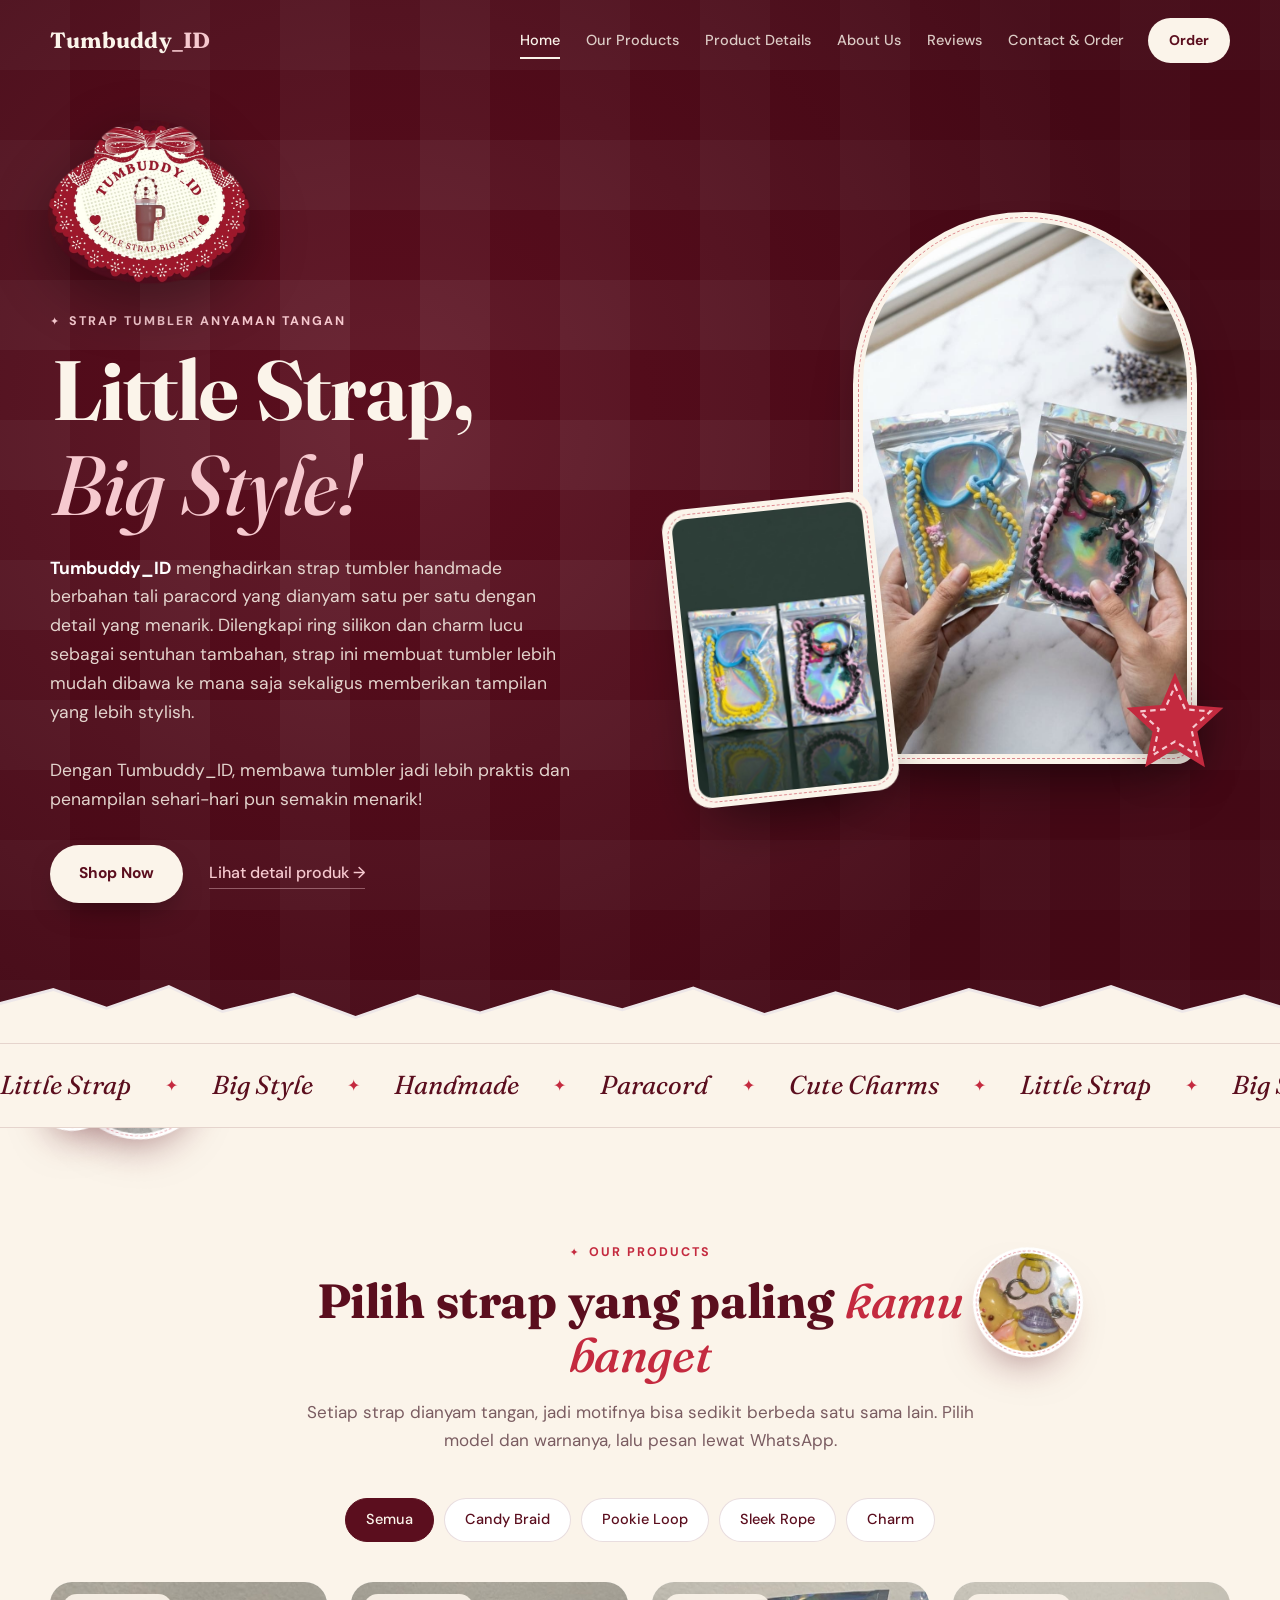
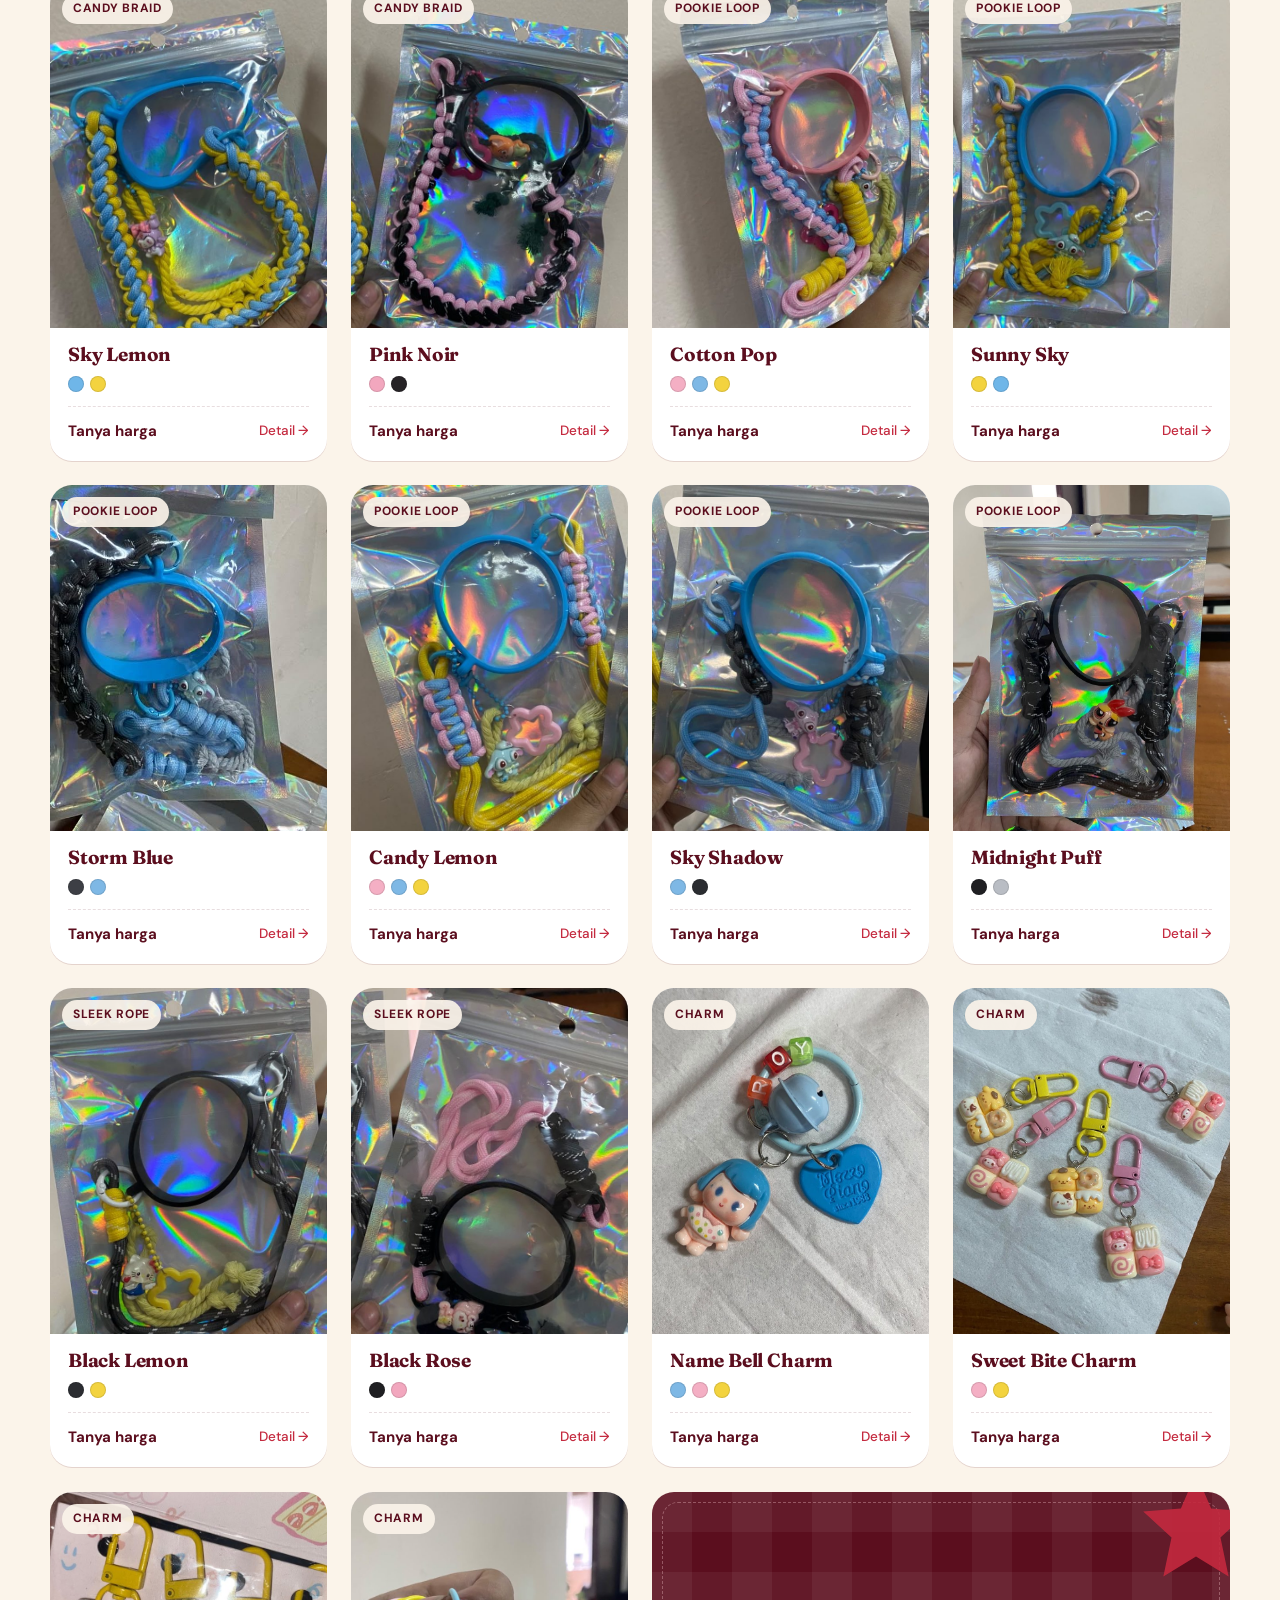
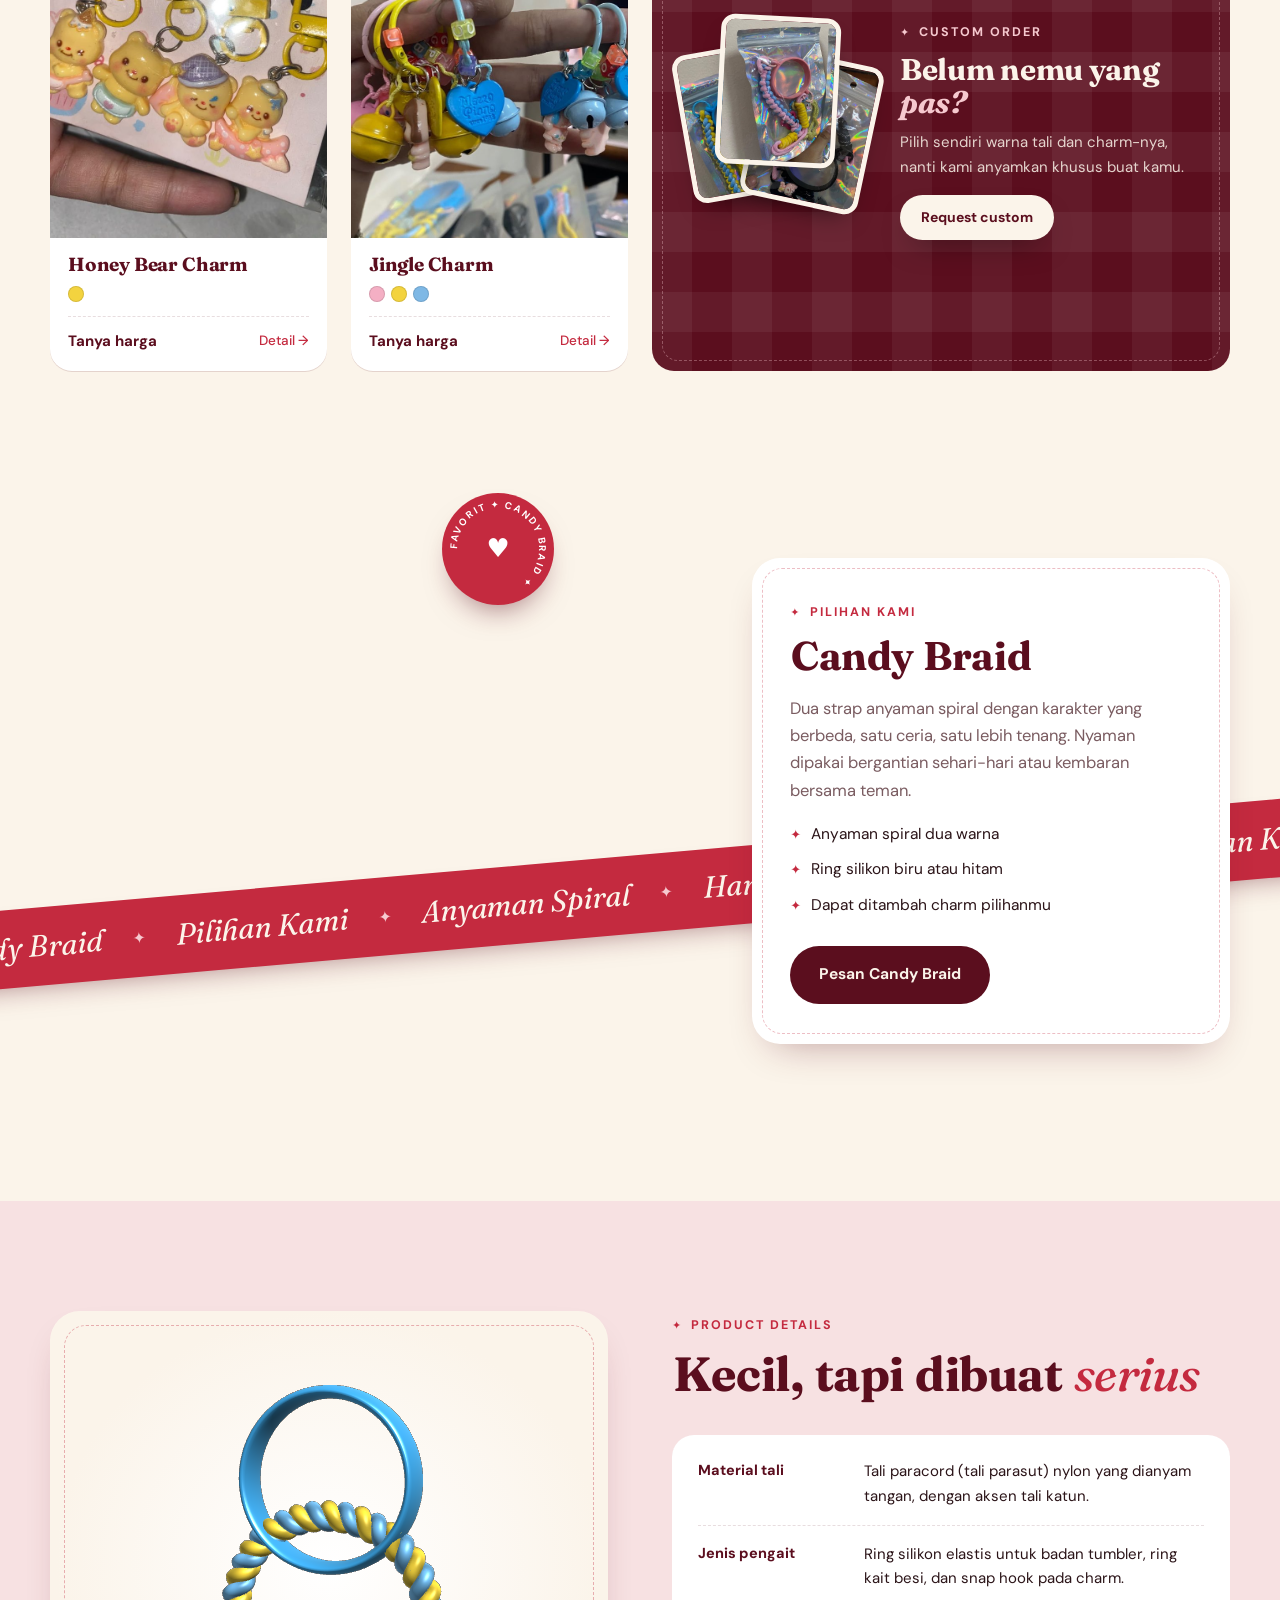
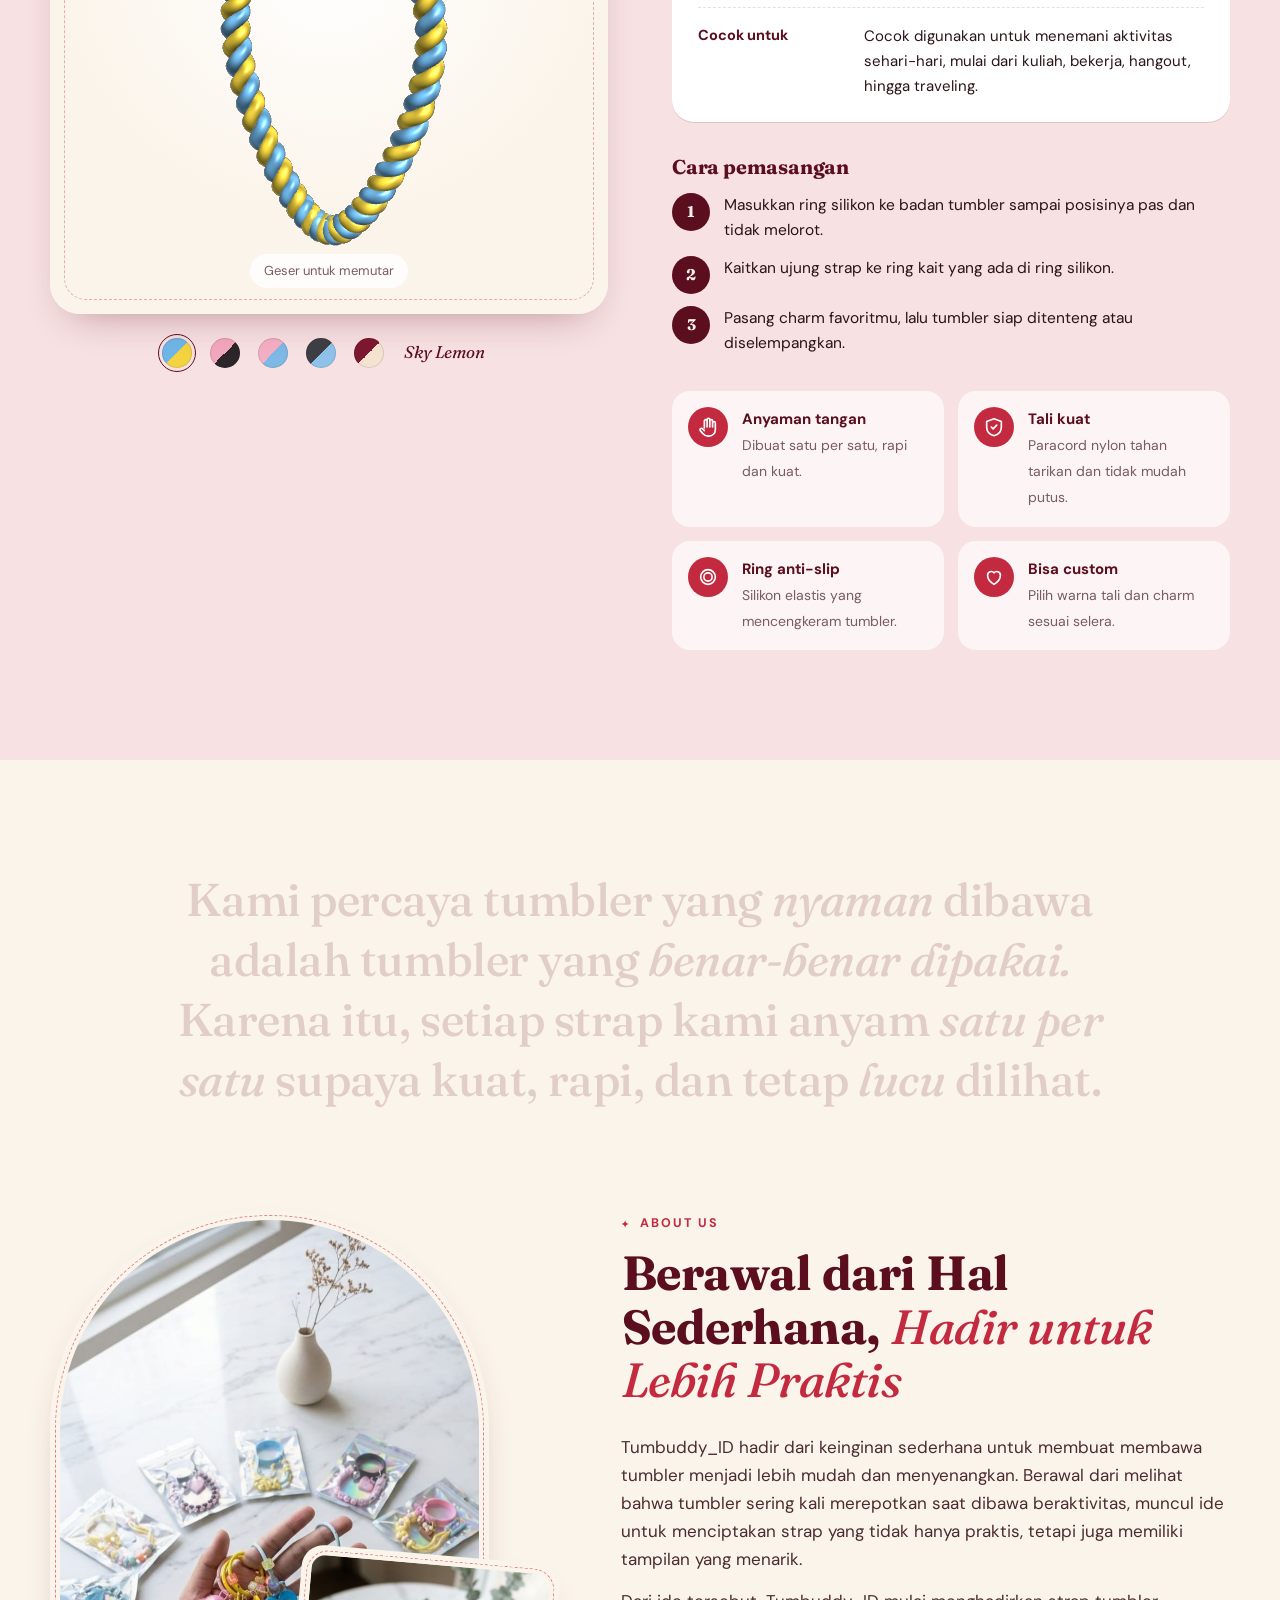
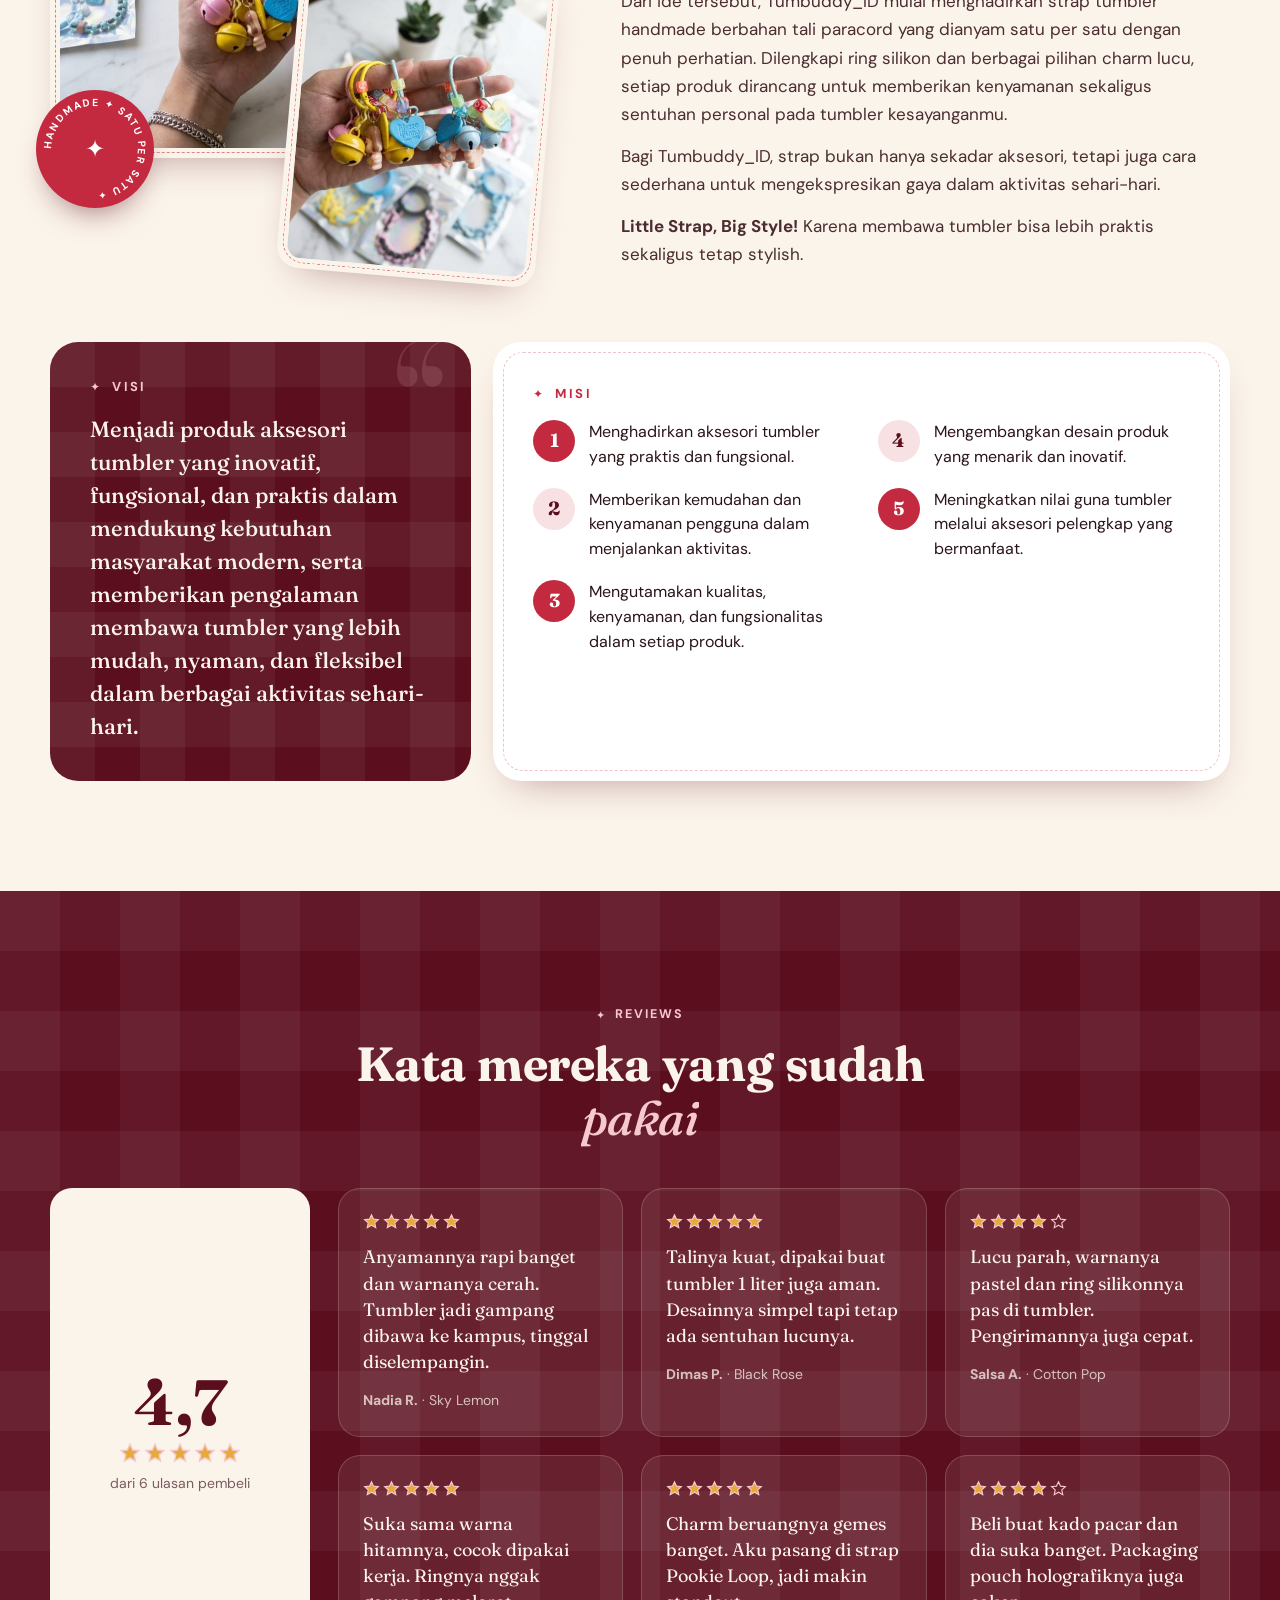
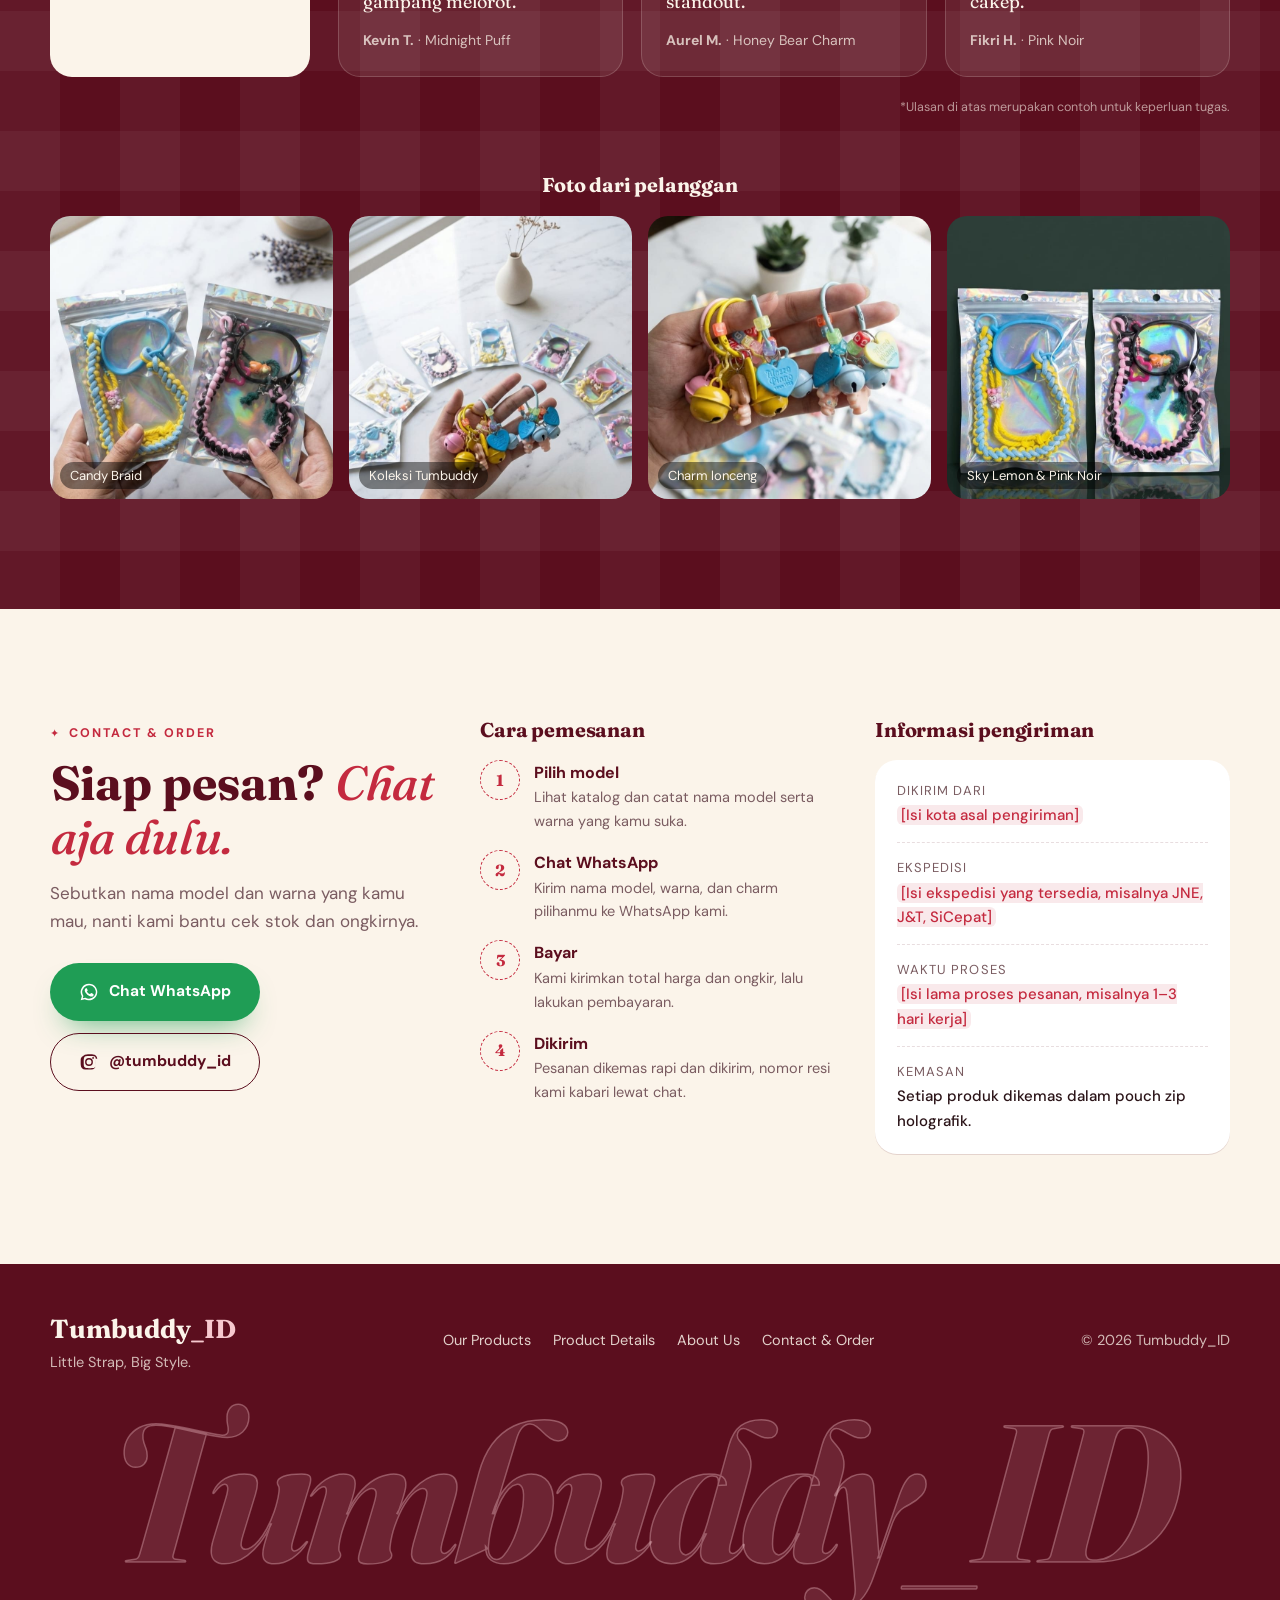
==== commit 2eb33732: "Add files via upload" ====
--- a/index.html
+++ b/index.html
@@ -118,7 +118,7 @@
             <text><textPath href="#badgeCircle2">FAVORIT ✦ CANDY BRAID ✦ </textPath></text></svg>
           <span>♥</span>
         </div>
-        <div class="feature__img" data-clip><img src="studio-pair.jpg" alt="Strap Sky Lemon dan Pink Noir" loading="lazy"></div>
+        <div class="feature__img" data-clip><img src="feature-pair.jpg" alt="Strap Sky Lemon dan Pink Noir" loading="lazy"></div>
         <div class="feature__img feature__img--small" data-clip data-clip-delay="1"><img src="charms-marble.jpg" alt="Charm lonceng Tumbuddy_ID" loading="lazy"></div>
       </div>
       <div class="feature__card" data-reveal>
--- a/style.css
+++ b/style.css
@@ -344,7 +344,7 @@
 .feature__media { position: relative; height: 640px; }
 .feature__img { position: absolute; overflow: hidden; border-radius: 28px; clip-path: inset(var(--clip, 100%) 0 0 0 round 28px); box-shadow: var(--shadow); }
 .feature__img img { width: 100%; height: 100%; object-fit: cover; transform: scale(var(--zoom, 1.18)); transform-origin: center bottom; }
-.feature__img:first-child { left: 0; top: 0; width: 68%; height: 100%; }
+.feature__img:not(.feature__img--small) { left: 0; top: 0; width: 68%; height: 100%; }
 .feature__img--small { right: 0; bottom: -40px; width: 44%; height: 58%; border: 8px solid var(--cream); }
 .feature__card { background: #fff; border-radius: 28px; padding: 40px 38px; box-shadow: var(--shadow); position: relative; }
 .feature__card::before { content: ""; position: absolute; inset: 10px; border: 1.5px dashed rgba(196,42,63,.3); border-radius: 20px; pointer-events: none; }
@@ -519,3 +519,10 @@
   .feature__badge { width: 86px; height: 86px; top: -20px; }
   .feature__badge text { font-size: 9px; }
 }
+
+/* revisi: foto Pilihan Kami digeser supaya produknya di tengah */
+.feature__img:not(.feature__img--small) img { object-position: 50% 50%; }
+.feature__media { height: 560px; }
+@media (max-width: 900px) { .feature__media { height: 480px; } }
+@media (max-width: 640px) { .feature__media { height: 400px; } }
+@media (min-width: 901px) { .feature__img--small { width: 36%; height: 50%; right: -3%; bottom: -90px; } }
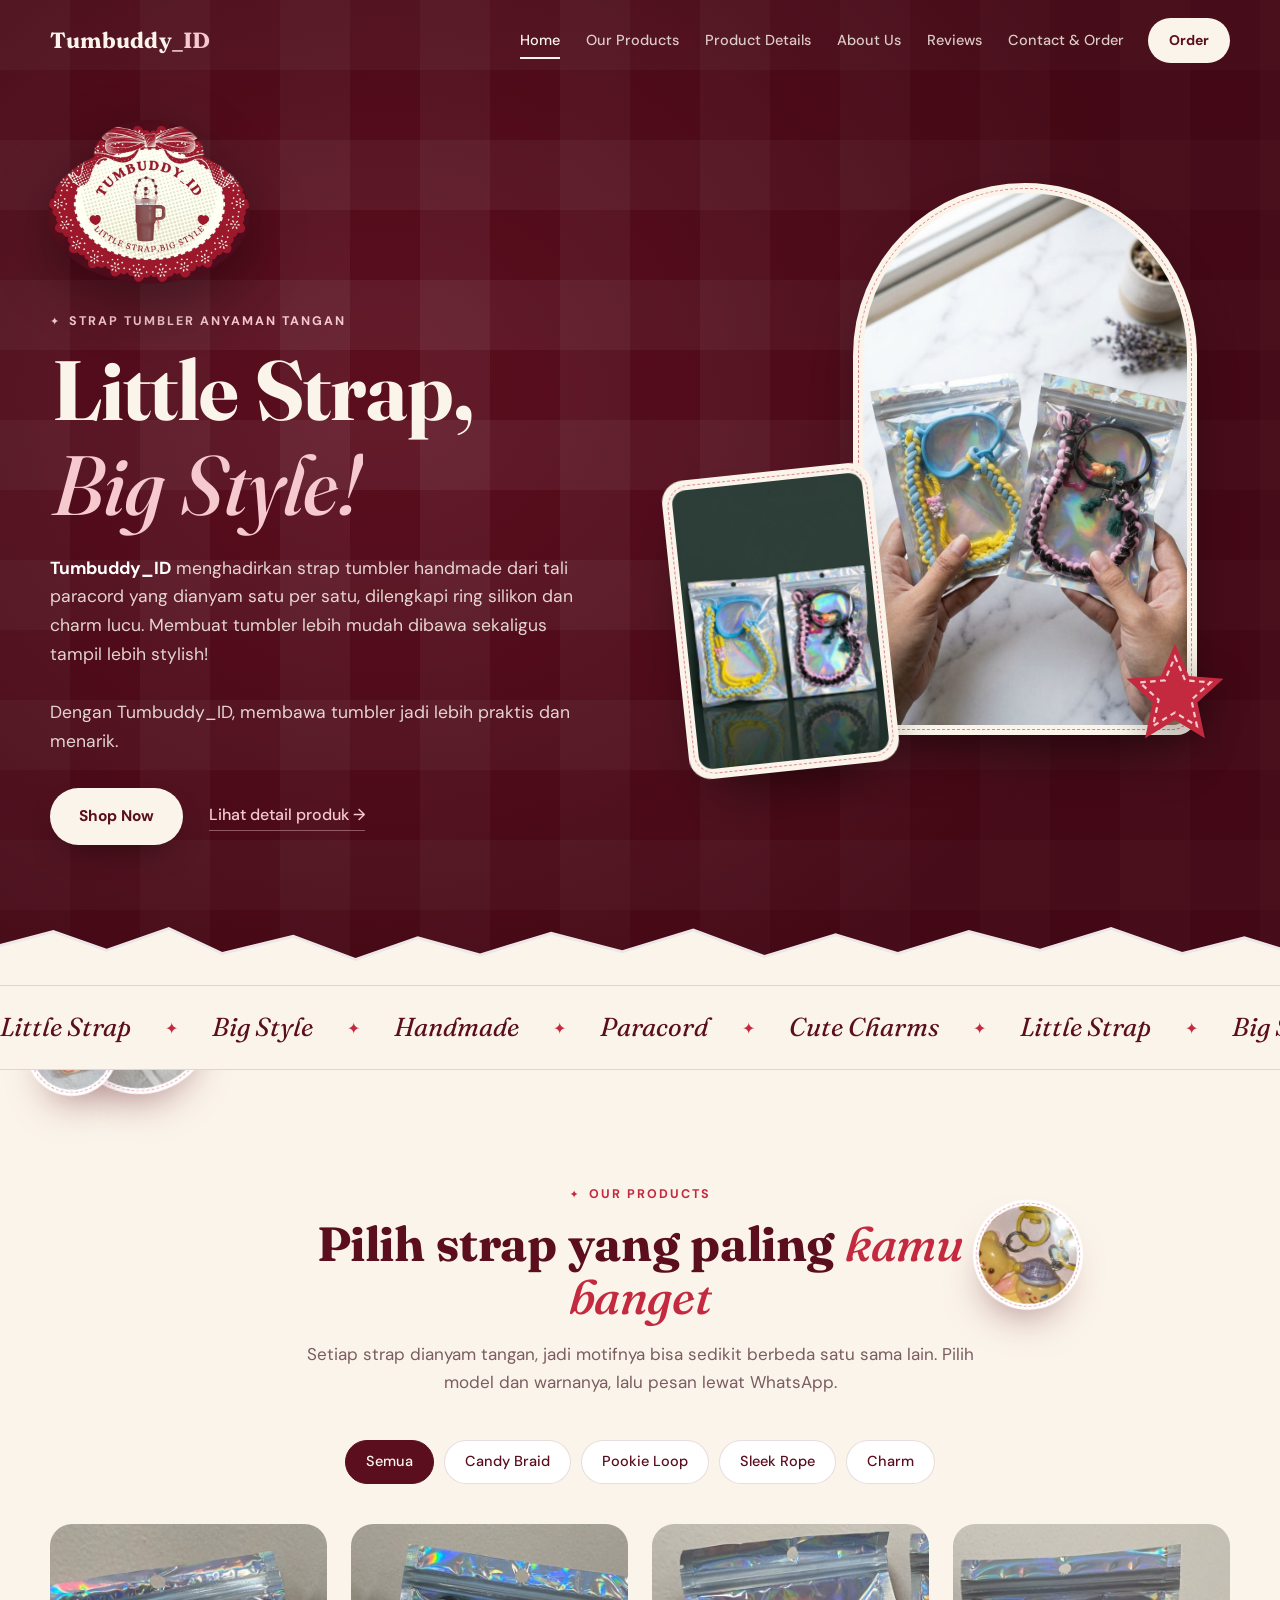
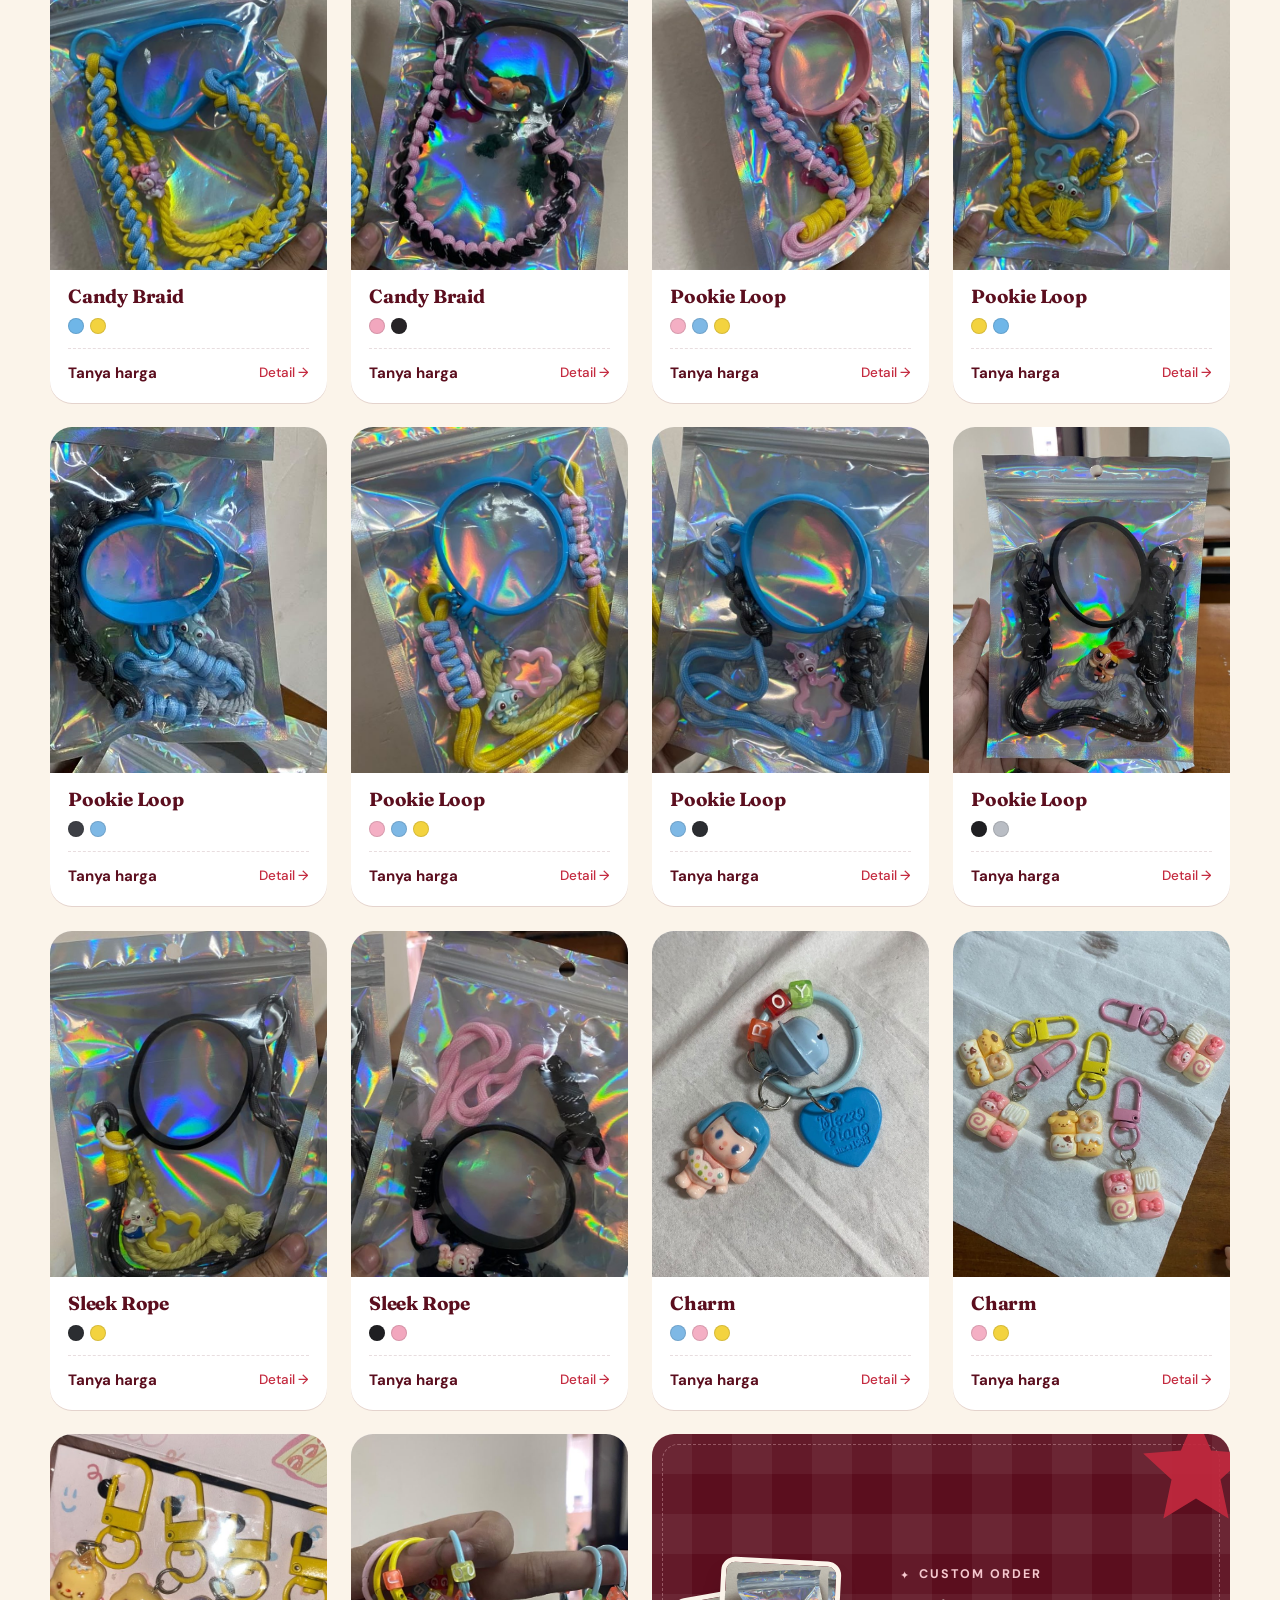
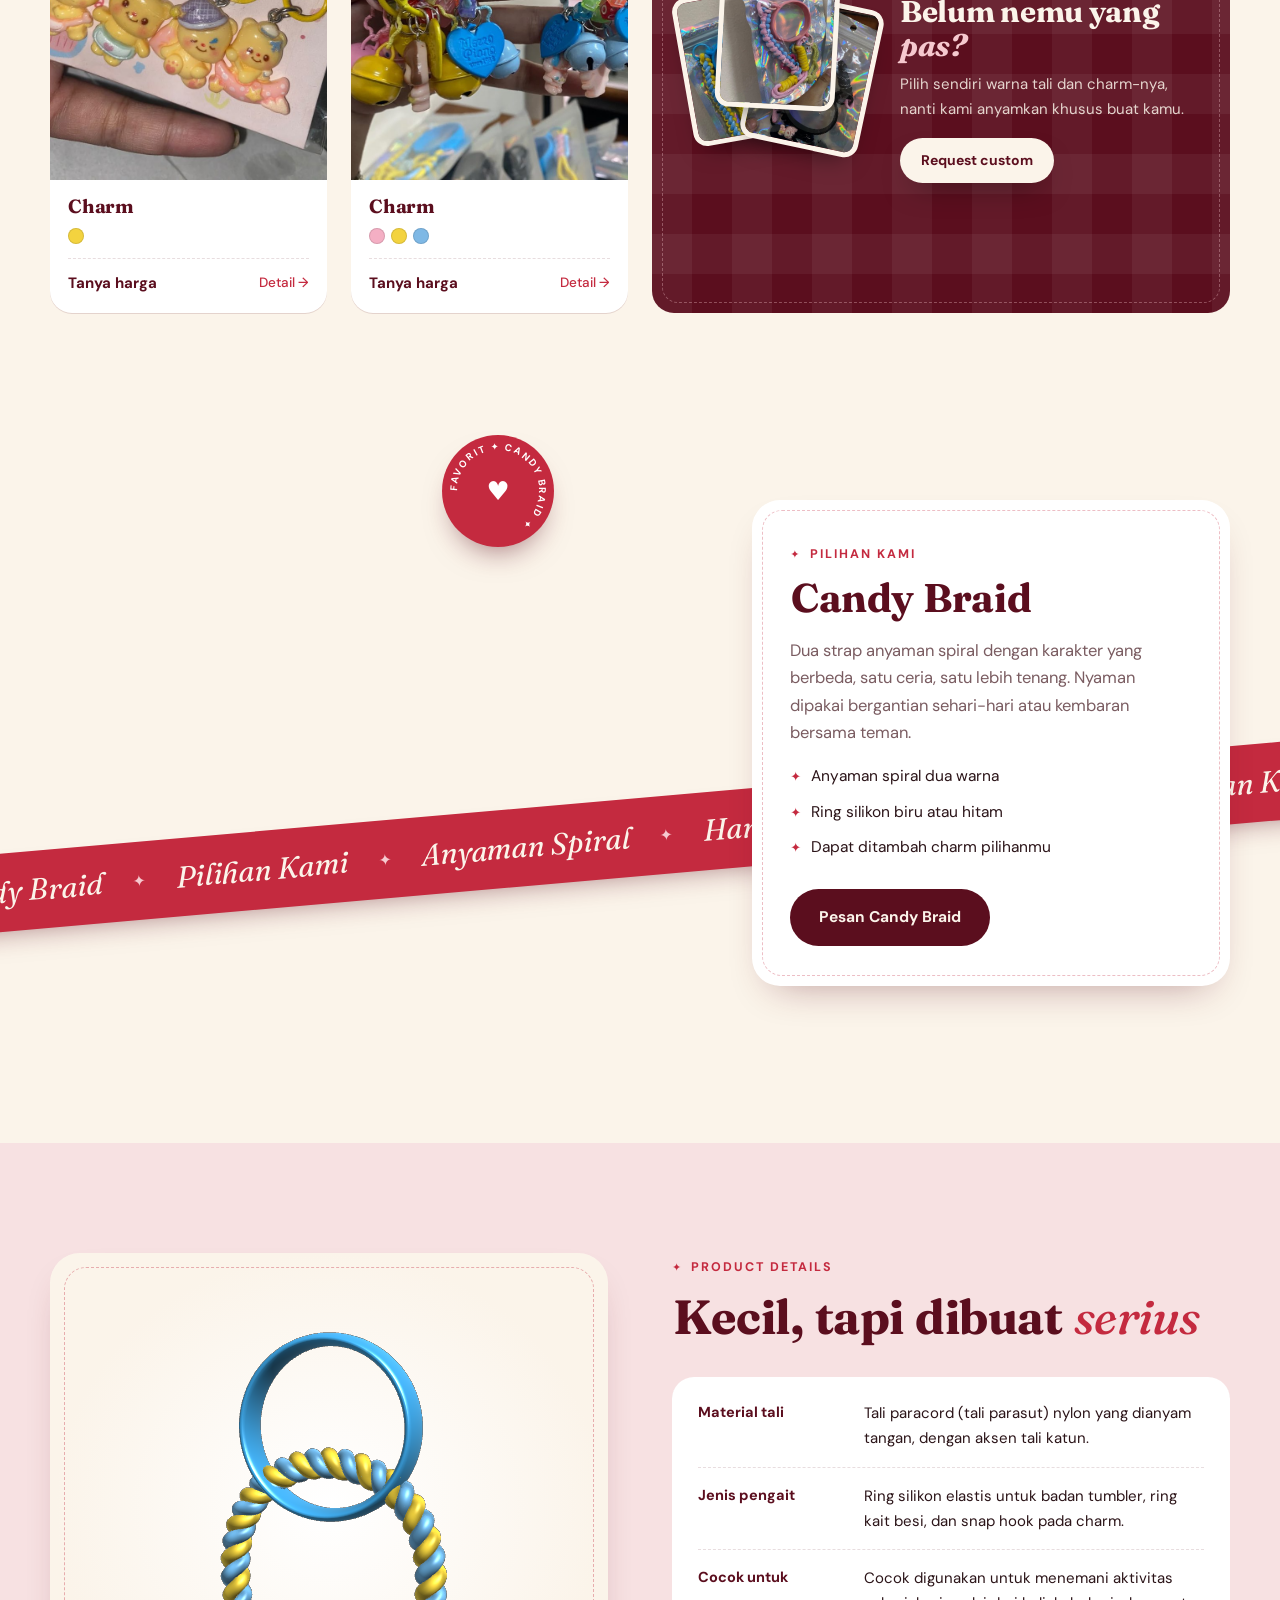
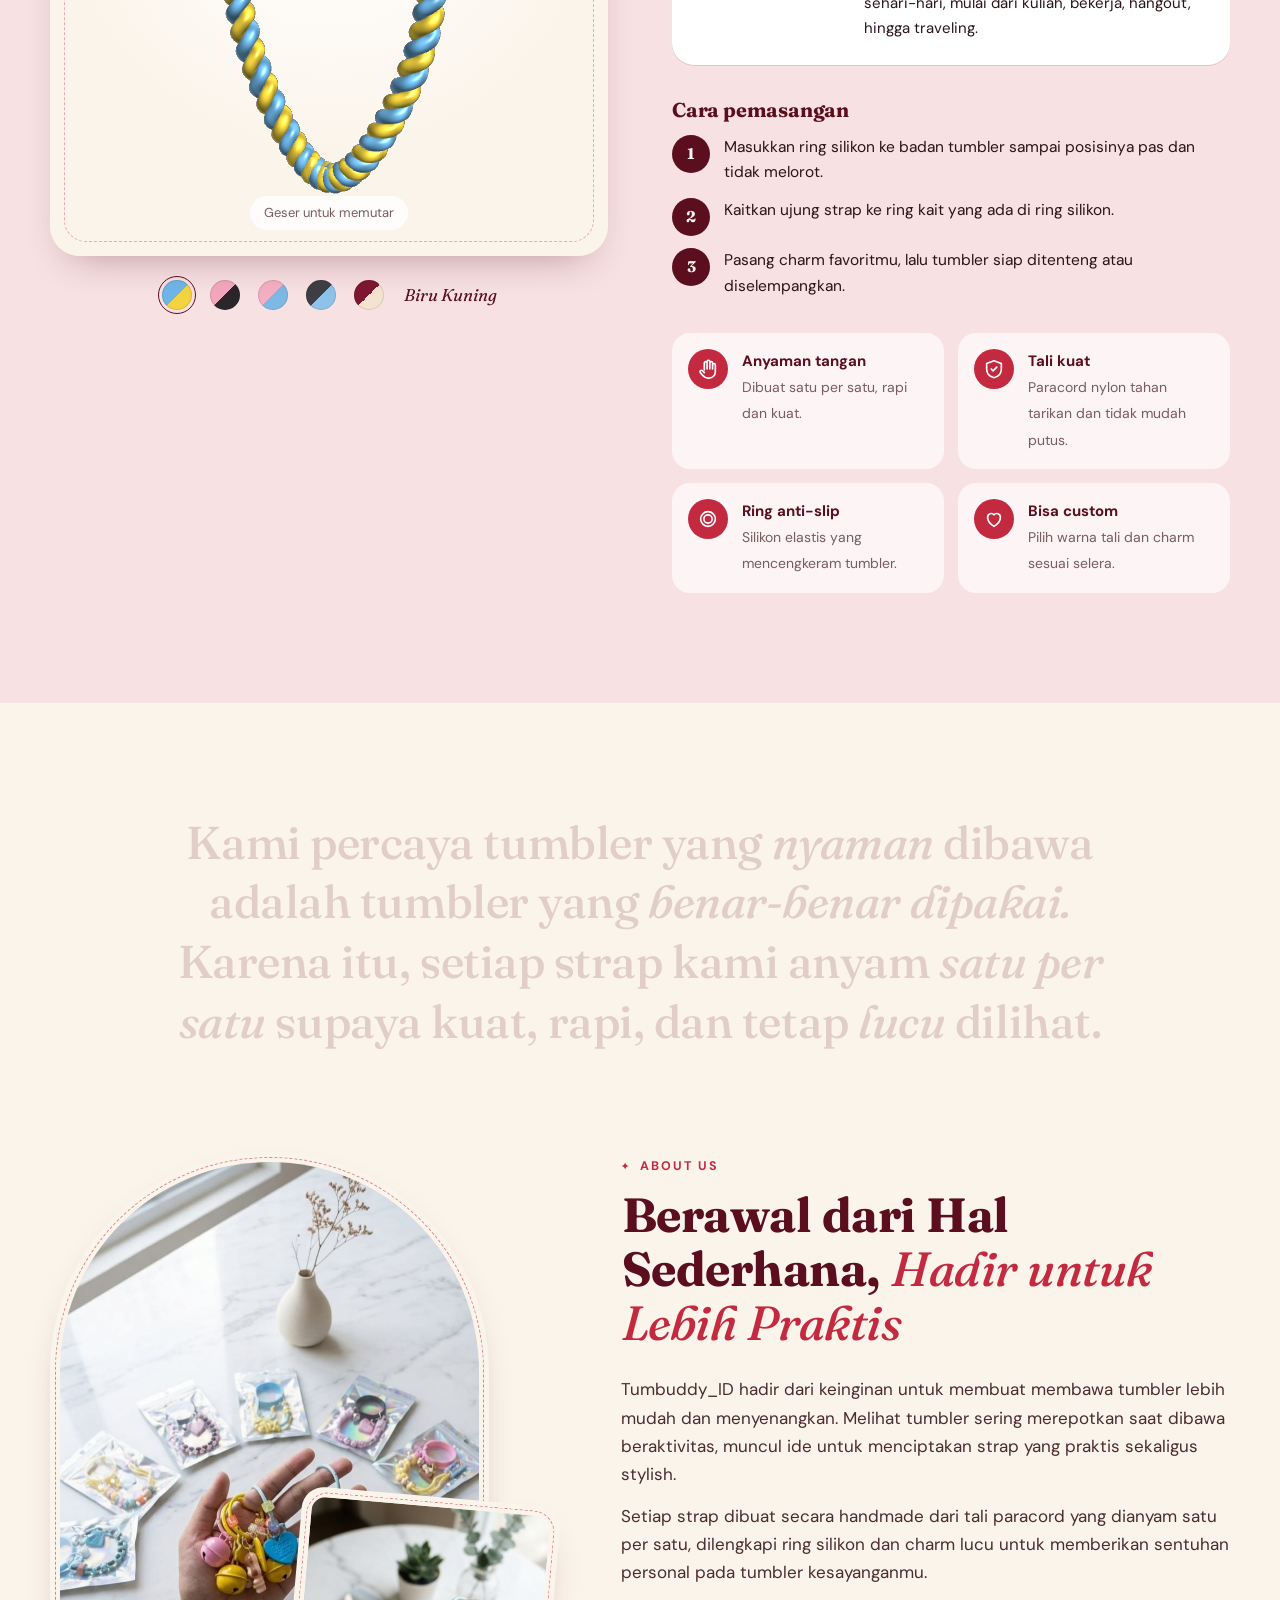
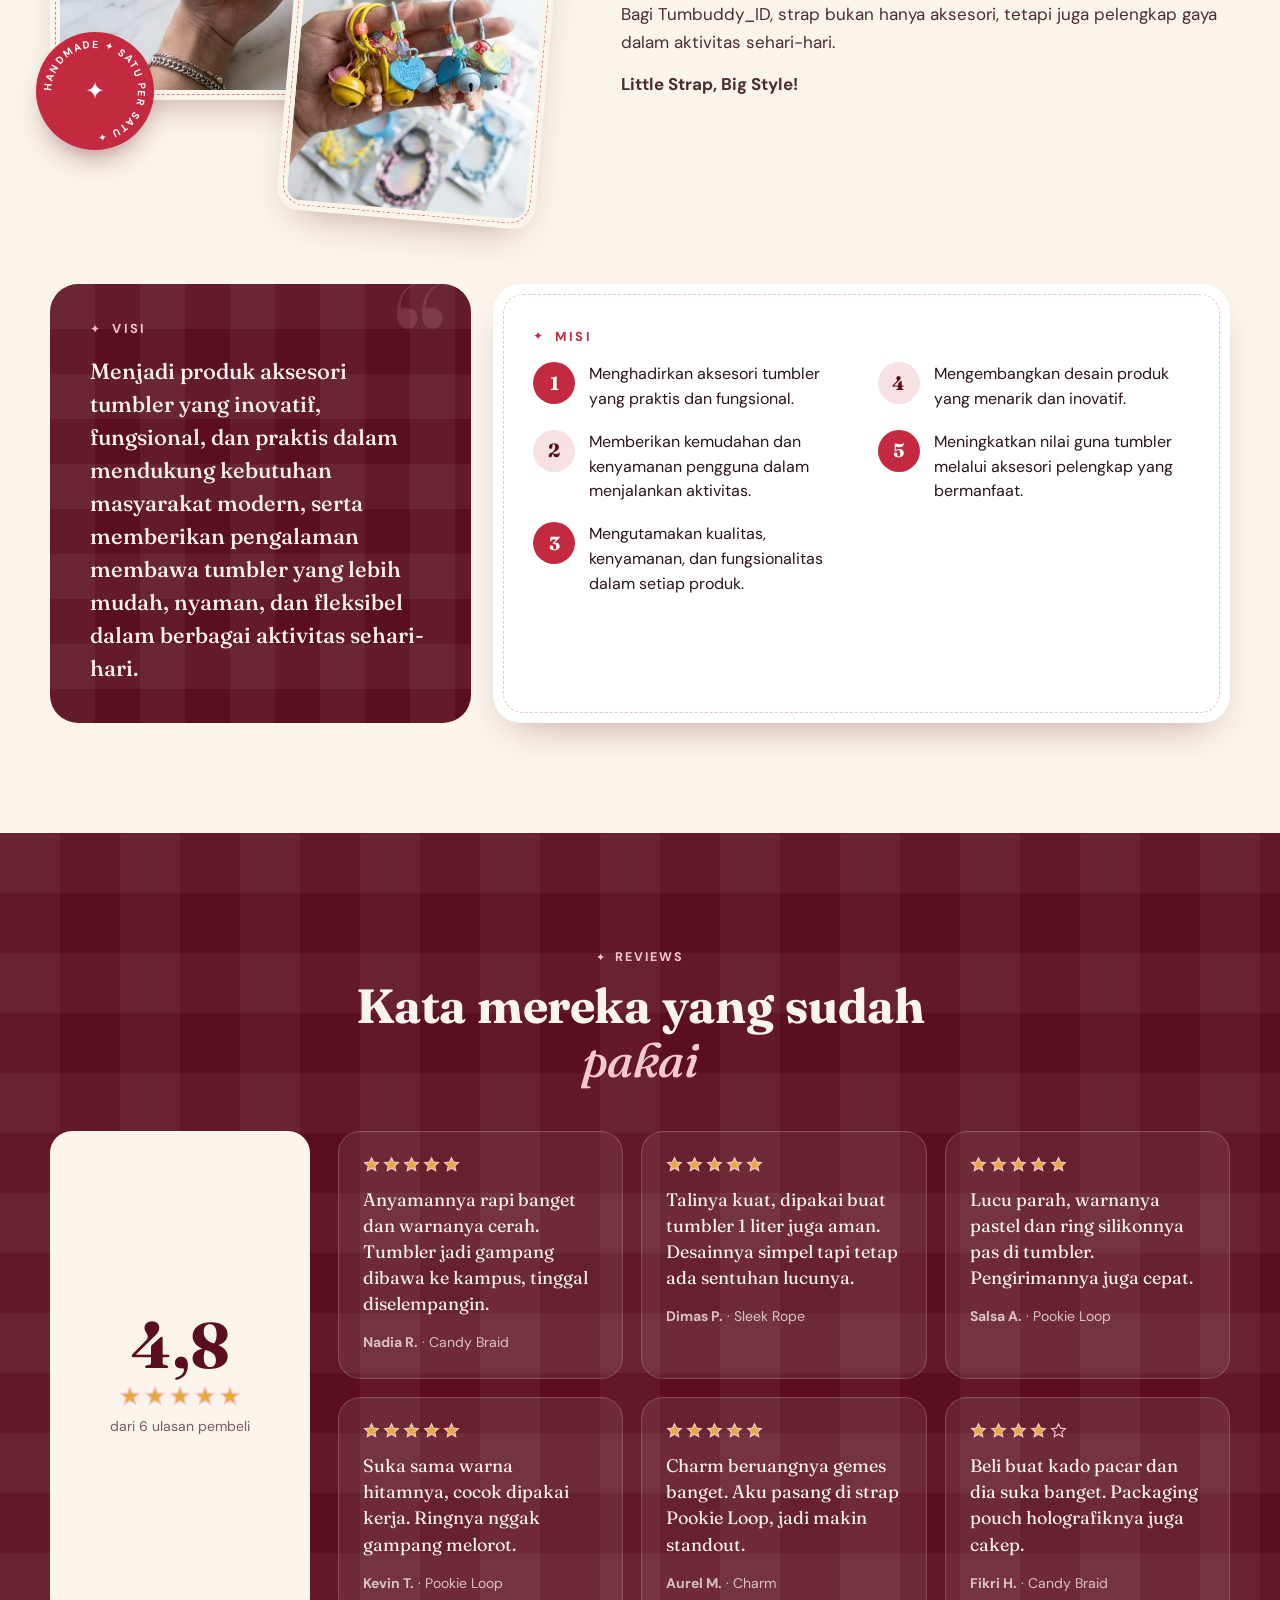
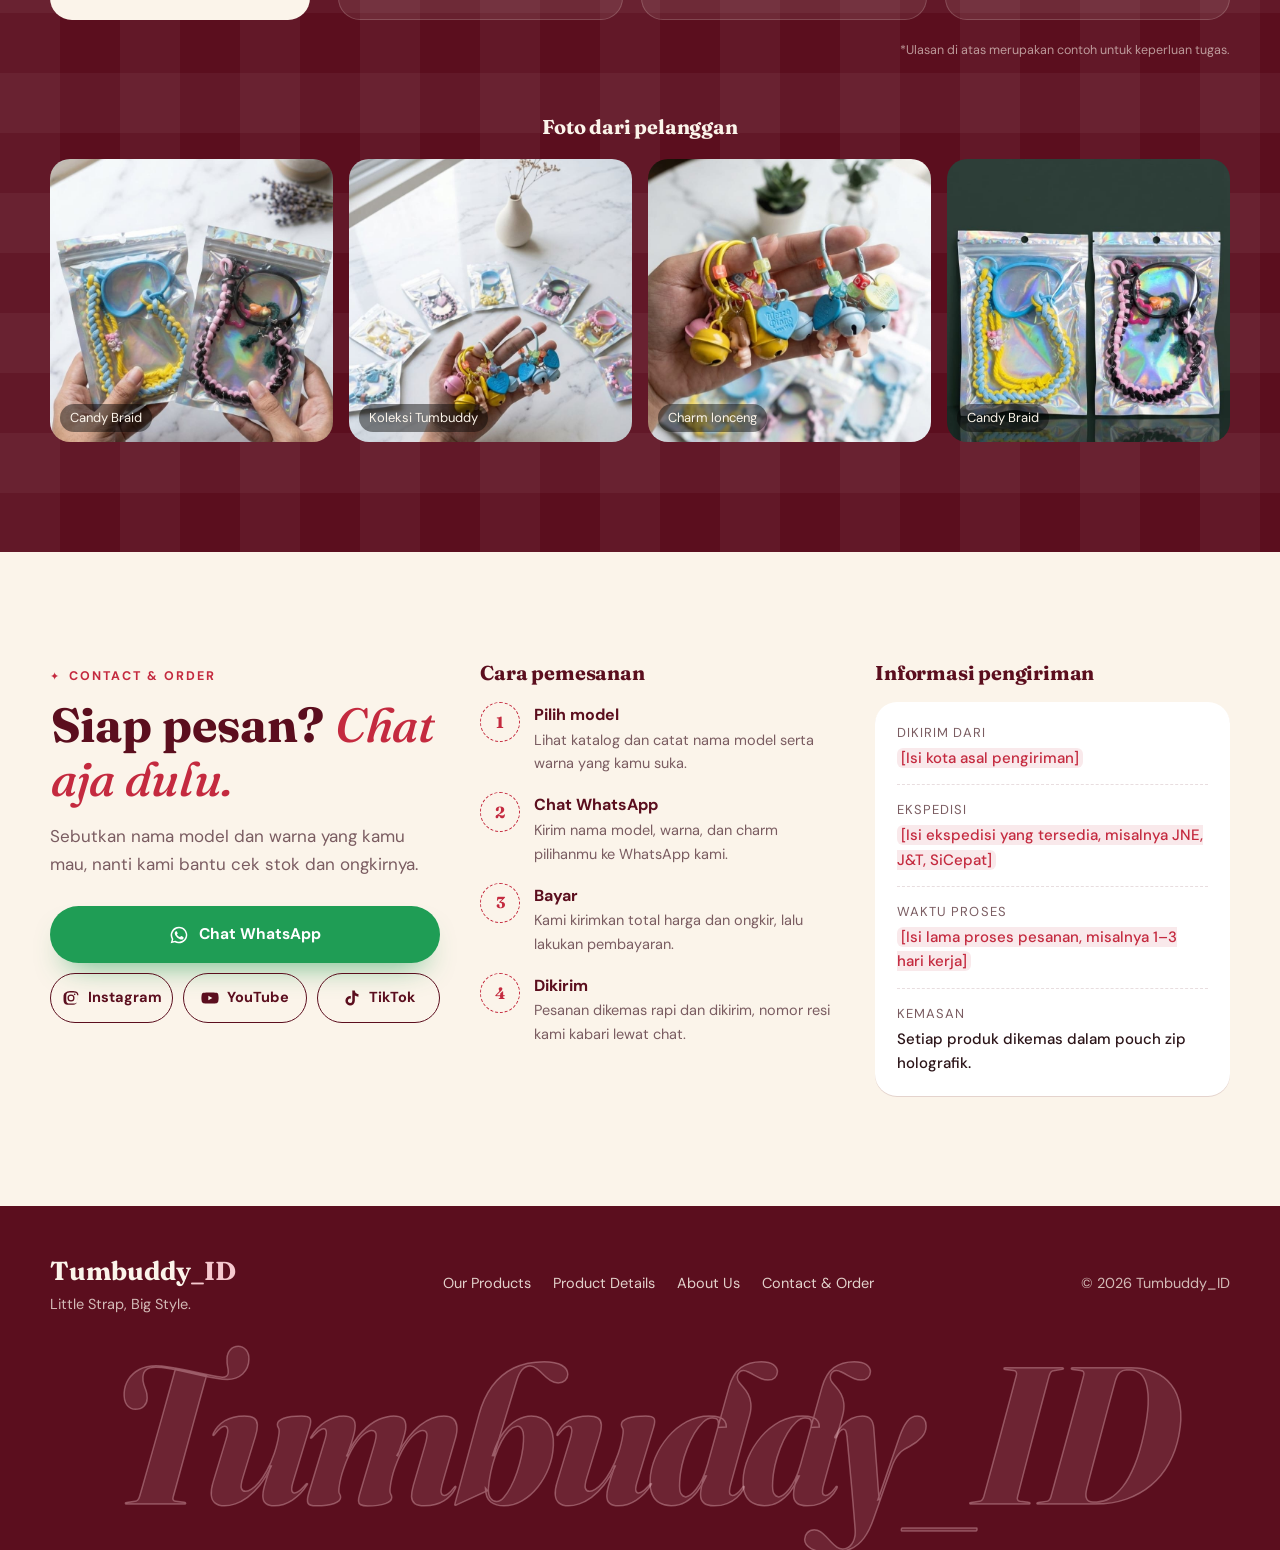
==== commit 7969ec82: "Add files via upload" ====
--- a/index.html
+++ b/index.html
@@ -48,7 +48,7 @@
         <img class="hero__logo" src="logo.png" alt="Logo Tumbuddy_ID" width="320" height="251">
         <p class="eyebrow eyebrow--light">Strap tumbler anyaman tangan</p>
         <h1 class="hero__title">Little Strap,<br><em>Big Style!</em></h1>
-        <p class="hero__desc"><strong>Tumbuddy_ID</strong> menghadirkan strap tumbler handmade berbahan tali paracord yang dianyam satu per satu dengan detail yang menarik. Dilengkapi ring silikon dan charm lucu sebagai sentuhan tambahan, strap ini membuat tumbler lebih mudah dibawa ke mana saja sekaligus memberikan tampilan yang lebih stylish.<br><br>Dengan Tumbuddy_ID, membawa tumbler jadi lebih praktis dan penampilan sehari-hari pun semakin menarik!</p>
+        <p class="hero__desc"><strong>Tumbuddy_ID</strong> menghadirkan strap tumbler handmade dari tali paracord yang dianyam satu per satu, dilengkapi ring silikon dan charm lucu. Membuat tumbler lebih mudah dibawa sekaligus tampil lebih stylish!<br><br>Dengan Tumbuddy_ID, membawa tumbler jadi lebih praktis dan menarik.</p>
         <div class="hero__actions">
           <a class="btn btn--cream" href="#products">Shop Now</a>
           <a class="link-light" href="#details">Lihat detail produk →</a>
@@ -118,7 +118,7 @@
             <text><textPath href="#badgeCircle2">FAVORIT ✦ CANDY BRAID ✦ </textPath></text></svg>
           <span>♥</span>
         </div>
-        <div class="feature__img" data-clip><img src="feature-pair.jpg" alt="Strap Sky Lemon dan Pink Noir" loading="lazy"></div>
+        <div class="feature__img" data-clip><img src="feature-pair.jpg" alt="Strap Candy Braid" loading="lazy"></div>
         <div class="feature__img feature__img--small" data-clip data-clip-delay="1"><img src="charms-marble.jpg" alt="Charm lonceng Tumbuddy_ID" loading="lazy"></div>
       </div>
       <div class="feature__card" data-reveal>
@@ -223,7 +223,15 @@
           </a>
           <a class="btn btn--outline" id="igBtn" target="_blank" rel="noopener">
             <svg viewBox="0 0 24 24" aria-hidden="true"><path d="M12 7.3A4.7 4.7 0 1 0 16.7 12 4.7 4.7 0 0 0 12 7.3zm0 7.7a3 3 0 1 1 3-3 3 3 0 0 1-3 3zm6-7.9a1.1 1.1 0 1 1-1.1-1.1A1.1 1.1 0 0 1 18 7.1zM21.9 8.2a5.4 5.4 0 0 0-1.5-3.8 5.4 5.4 0 0 0-3.8-1.5c-1.5-.1-6-.1-7.5 0a5.4 5.4 0 0 0-3.8 1.5A5.4 5.4 0 0 0 2.1 8.2c-.1 1.5-.1 6 0 7.5a5.4 5.4 0 0 0 1.5 3.8 5.4 5.4 0 0 0 3.8 1.5c1.5.1 6 .1 7.5 0a5.4 5.4 0 0 0 3.8-1.5 5.4 5.4 0 0 0 1.5-3.8c.1-1.5.1-6 0-7.5zm-2 9.1a3 3 0 0 1-1.7 1.7c-1.2.5-4 .4-5.2.4s-4.1.1-5.2-.4a3 3 0 0 1-1.7-1.7c-.5-1.2-.4-4-.4-5.3s-.1-4.1.4-5.2a3 3 0 0 1 1.7-1.7c1.2-.5 4-.4 5.2-.4s4.1-.1 5.2.4a3 3 0 0 1 1.7 1.7c.5 1.2.4 4 .4 5.2s.1 4.1-.4 5.3z"/></svg>
-            <span id="igText">Instagram</span>
+            <span>Instagram</span>
+          </a>
+          <a class="btn btn--outline" id="ytBtn" target="_blank" rel="noopener">
+            <svg viewBox="0 0 24 24" aria-hidden="true"><path d="M23 7.2a3 3 0 0 0-2.1-2.1C19 4.6 12 4.6 12 4.6s-7 0-8.9.5A3 3 0 0 0 1 7.2 31 31 0 0 0 .5 12a31 31 0 0 0 .5 4.8 3 3 0 0 0 2.1 2.1c1.9.5 8.9.5 8.9.5s7 0 8.9-.5a3 3 0 0 0 2.1-2.1 31 31 0 0 0 .5-4.8 31 31 0 0 0-.5-4.8zM9.8 15.1V8.9L15.2 12z"/></svg>
+            <span>YouTube</span>
+          </a>
+          <a class="btn btn--outline" id="ttBtn" target="_blank" rel="noopener">
+            <svg viewBox="0 0 24 24" aria-hidden="true"><path d="M19.6 6.7a4.8 4.8 0 0 1-3.8-4.2V2h-3.4v13.6a2.9 2.9 0 1 1-2-2.7V9.4a6.3 6.3 0 1 0 5.4 6.2V8.7a8.1 8.1 0 0 0 4.8 1.5V6.8a4.9 4.9 0 0 1-1-.1z"/></svg>
+            <span>TikTok</span>
           </a>
         </div>
       </div>
--- a/style.css
+++ b/style.css
@@ -525,4 +525,11 @@
 .feature__media { height: 560px; }
 @media (max-width: 900px) { .feature__media { height: 480px; } }
 @media (max-width: 640px) { .feature__media { height: 400px; } }
-@media (min-width: 901px) { .feature__img--small { width: 36%; height: 50%; right: -3%; bottom: -90px; } }
+@media (min-width: 901px) { .feature__img--small { width: 48%; height: 62%; right: -4%; bottom: 8%; rotate: 4deg; } }
+
+/* revisi: tombol kontak */
+.contact__buttons { display: grid; grid-template-columns: repeat(3, 1fr); gap: 10px; max-width: 460px; }
+.contact__buttons .btn--wa { grid-column: 1 / -1; justify-content: center; }
+.contact__buttons .btn--outline { justify-content: center; padding: 12px 10px; font-size: 14.5px; gap: 8px; }
+.contact__buttons .btn--outline svg { width: 18px; height: 18px; }
+@media (max-width: 380px) { .contact__buttons .btn--outline span { font-size: 13px; } }
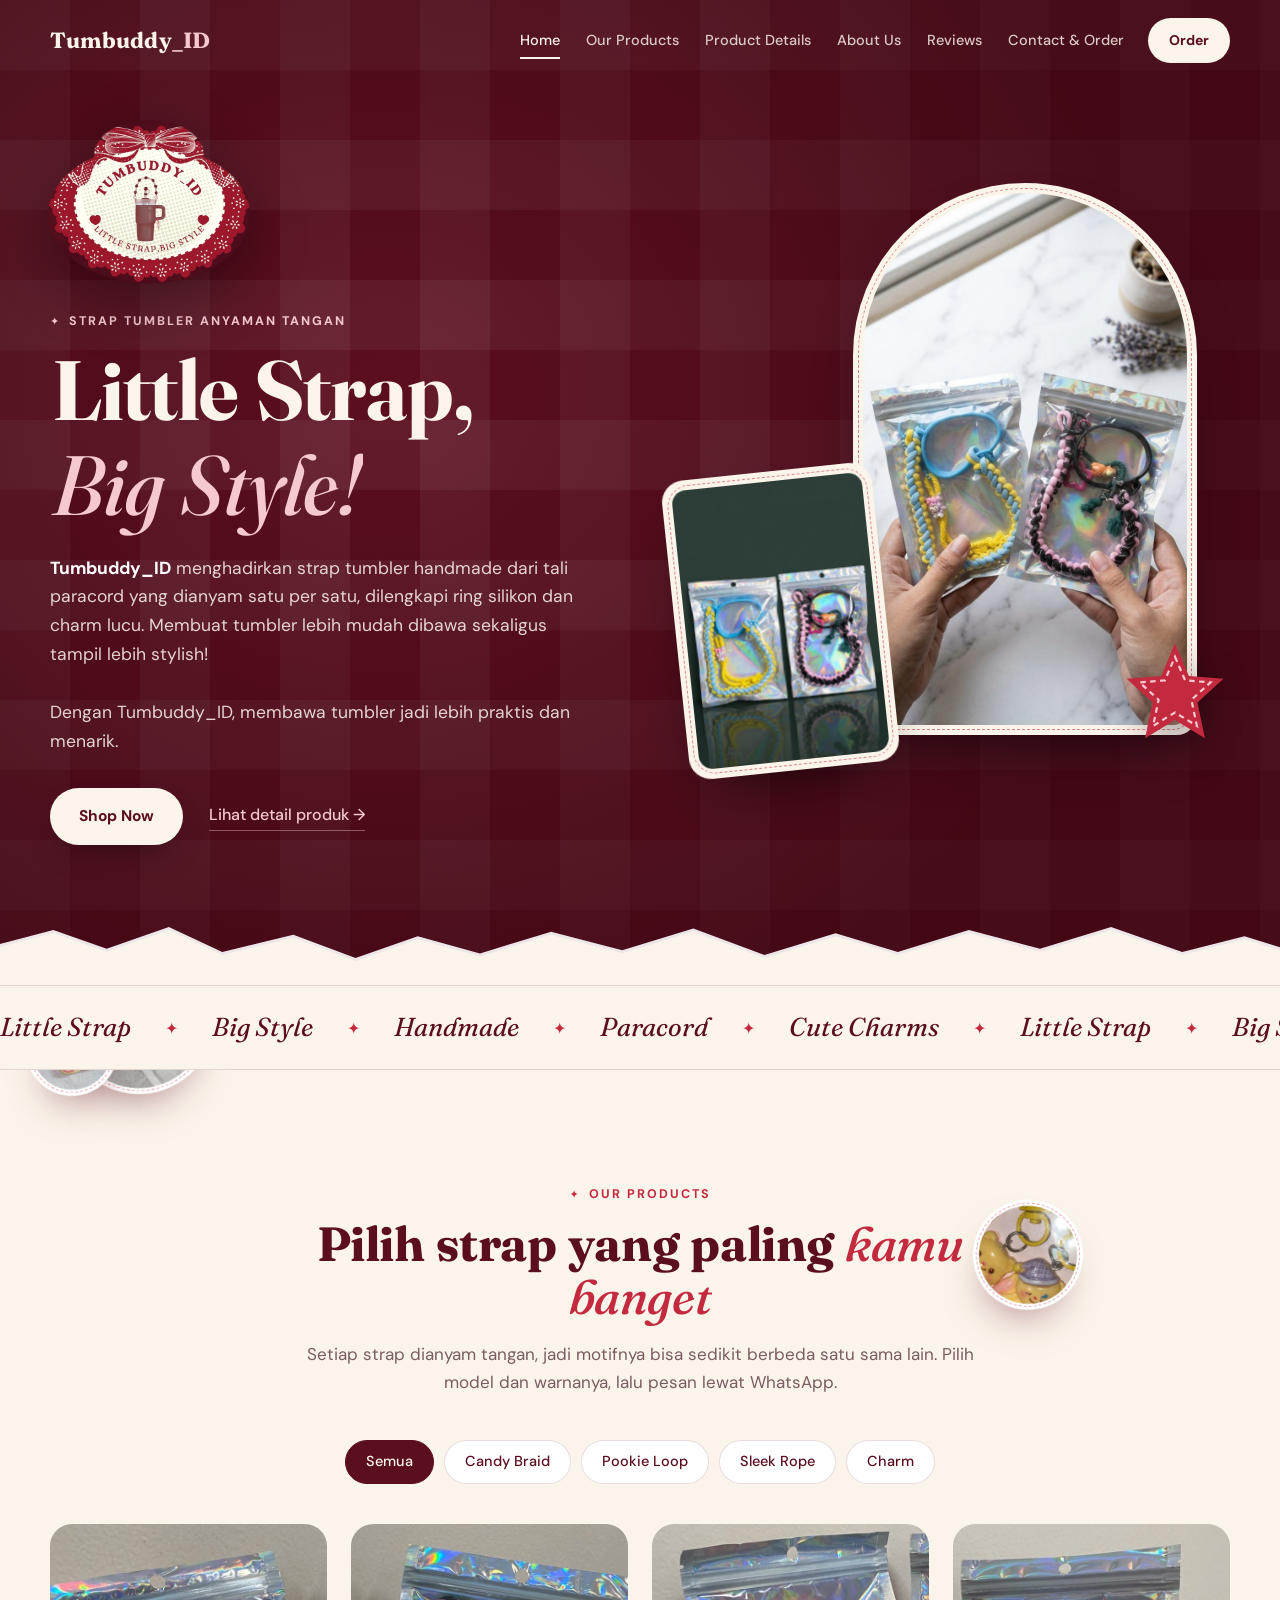
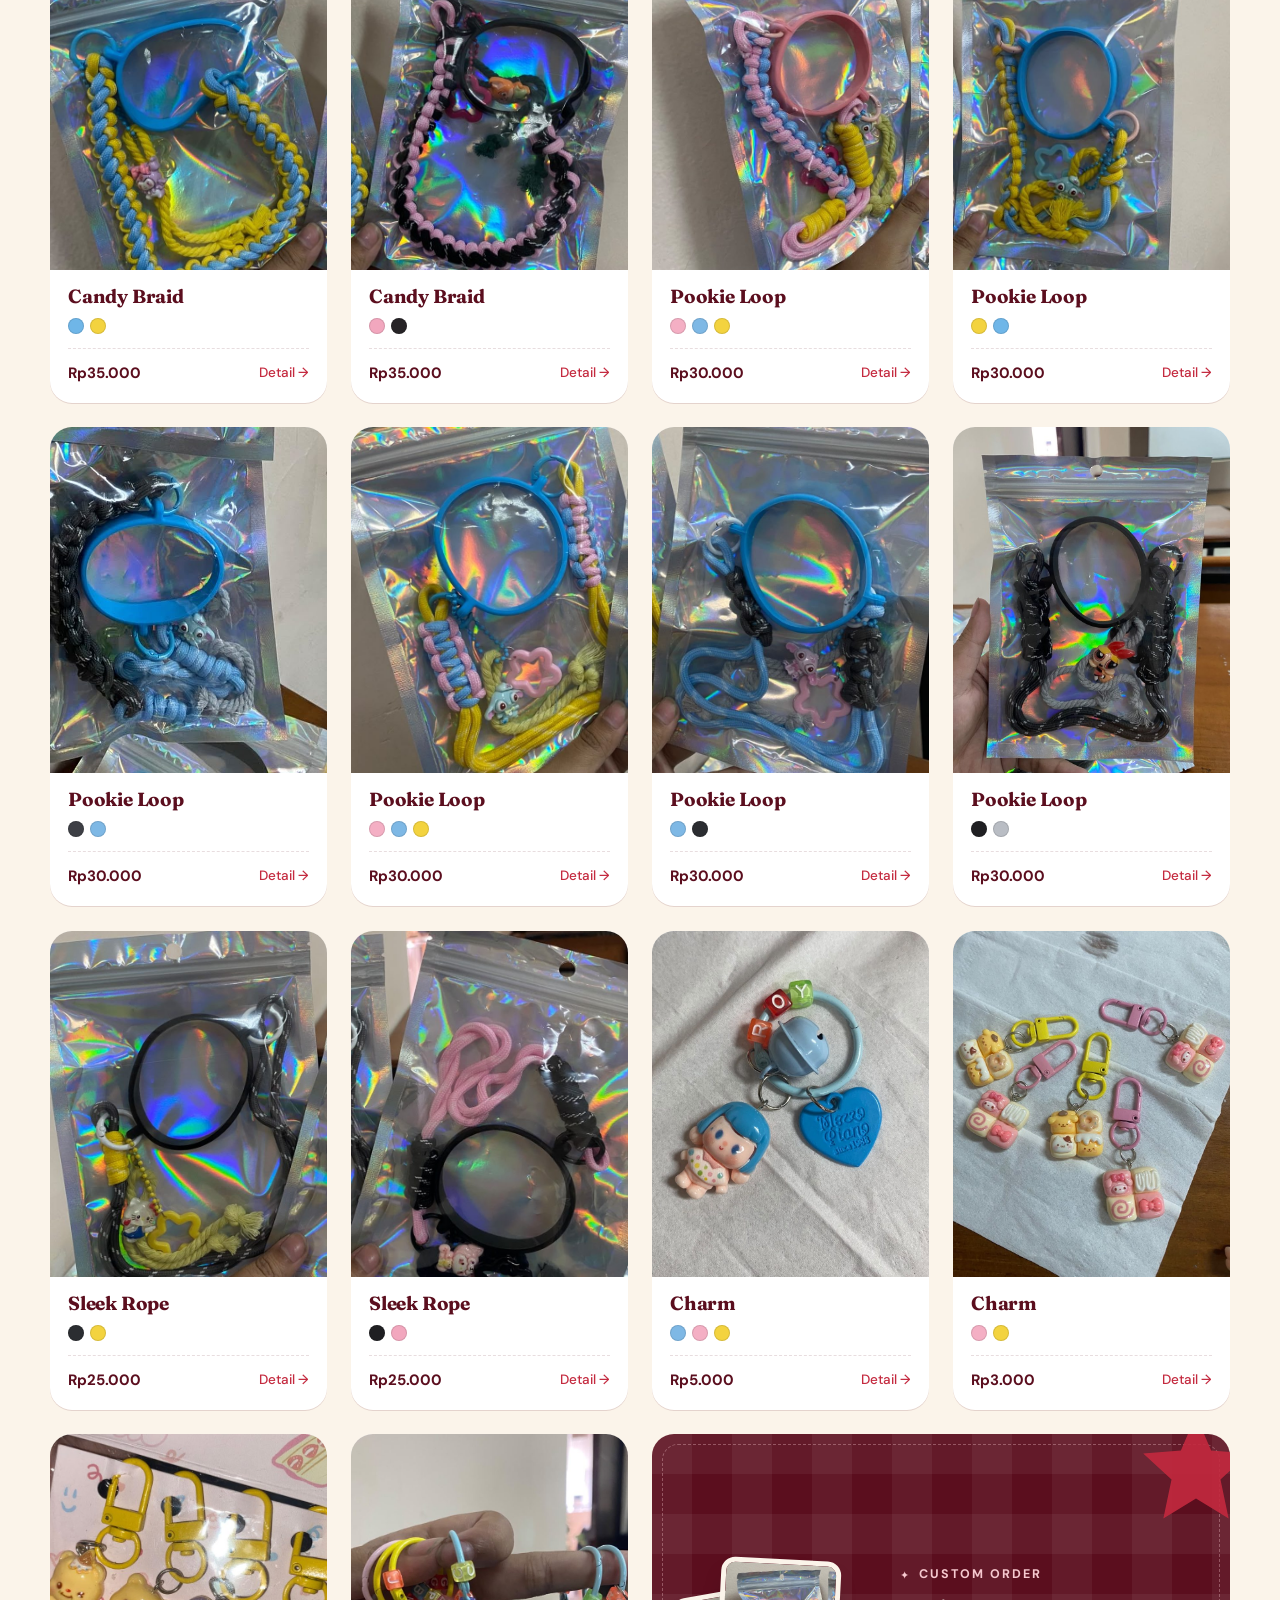
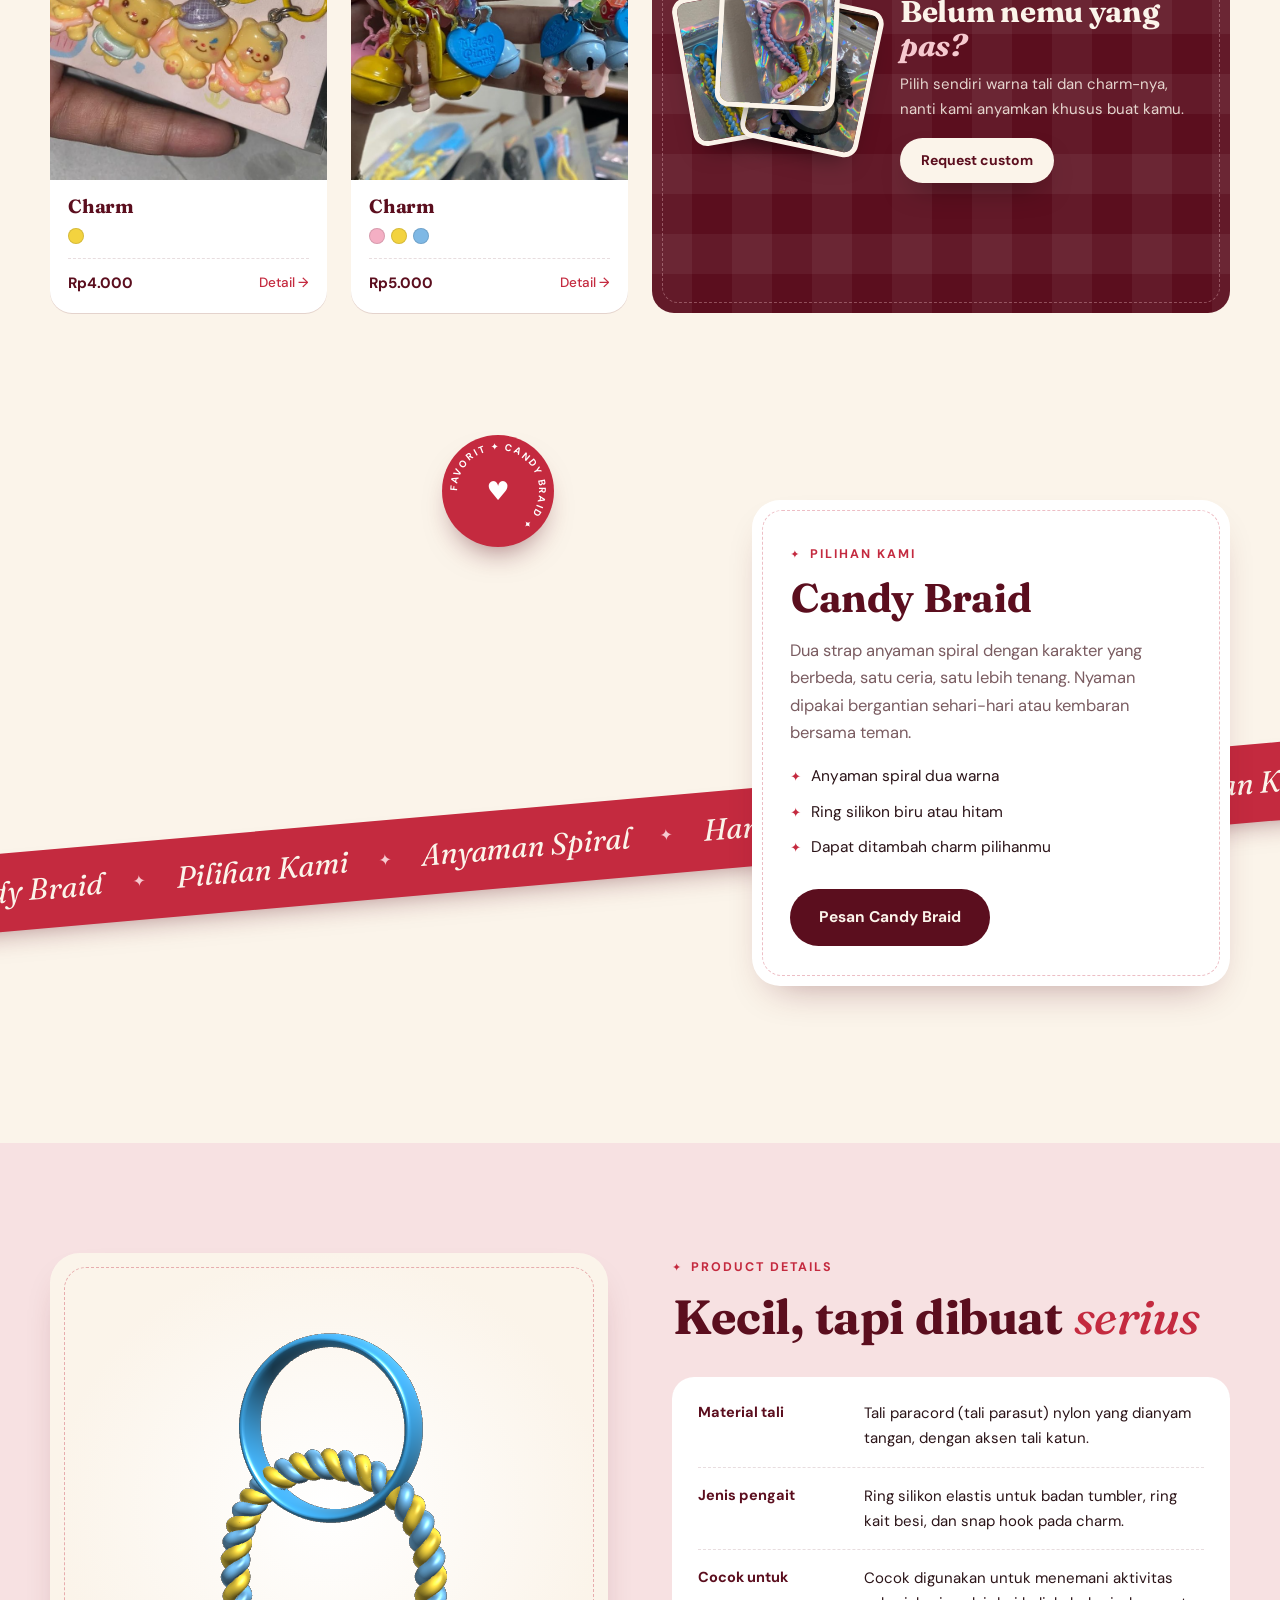
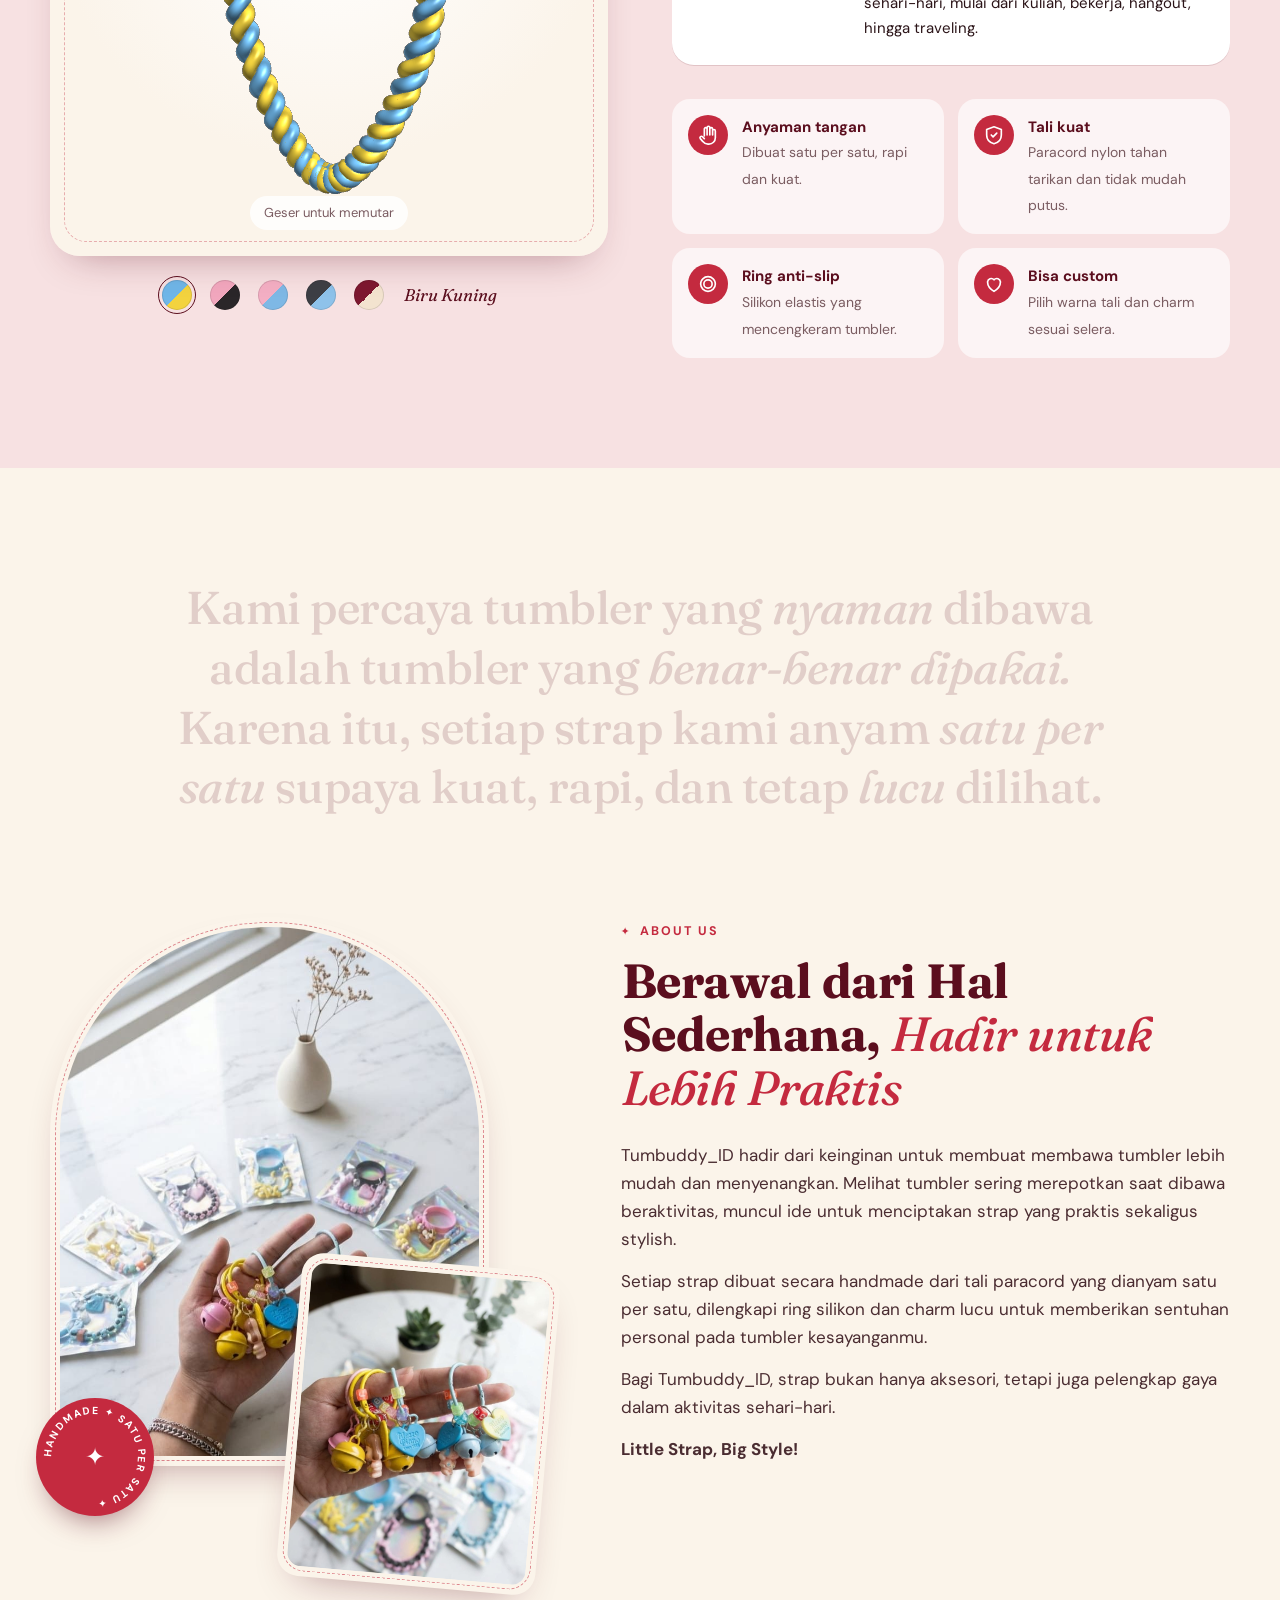
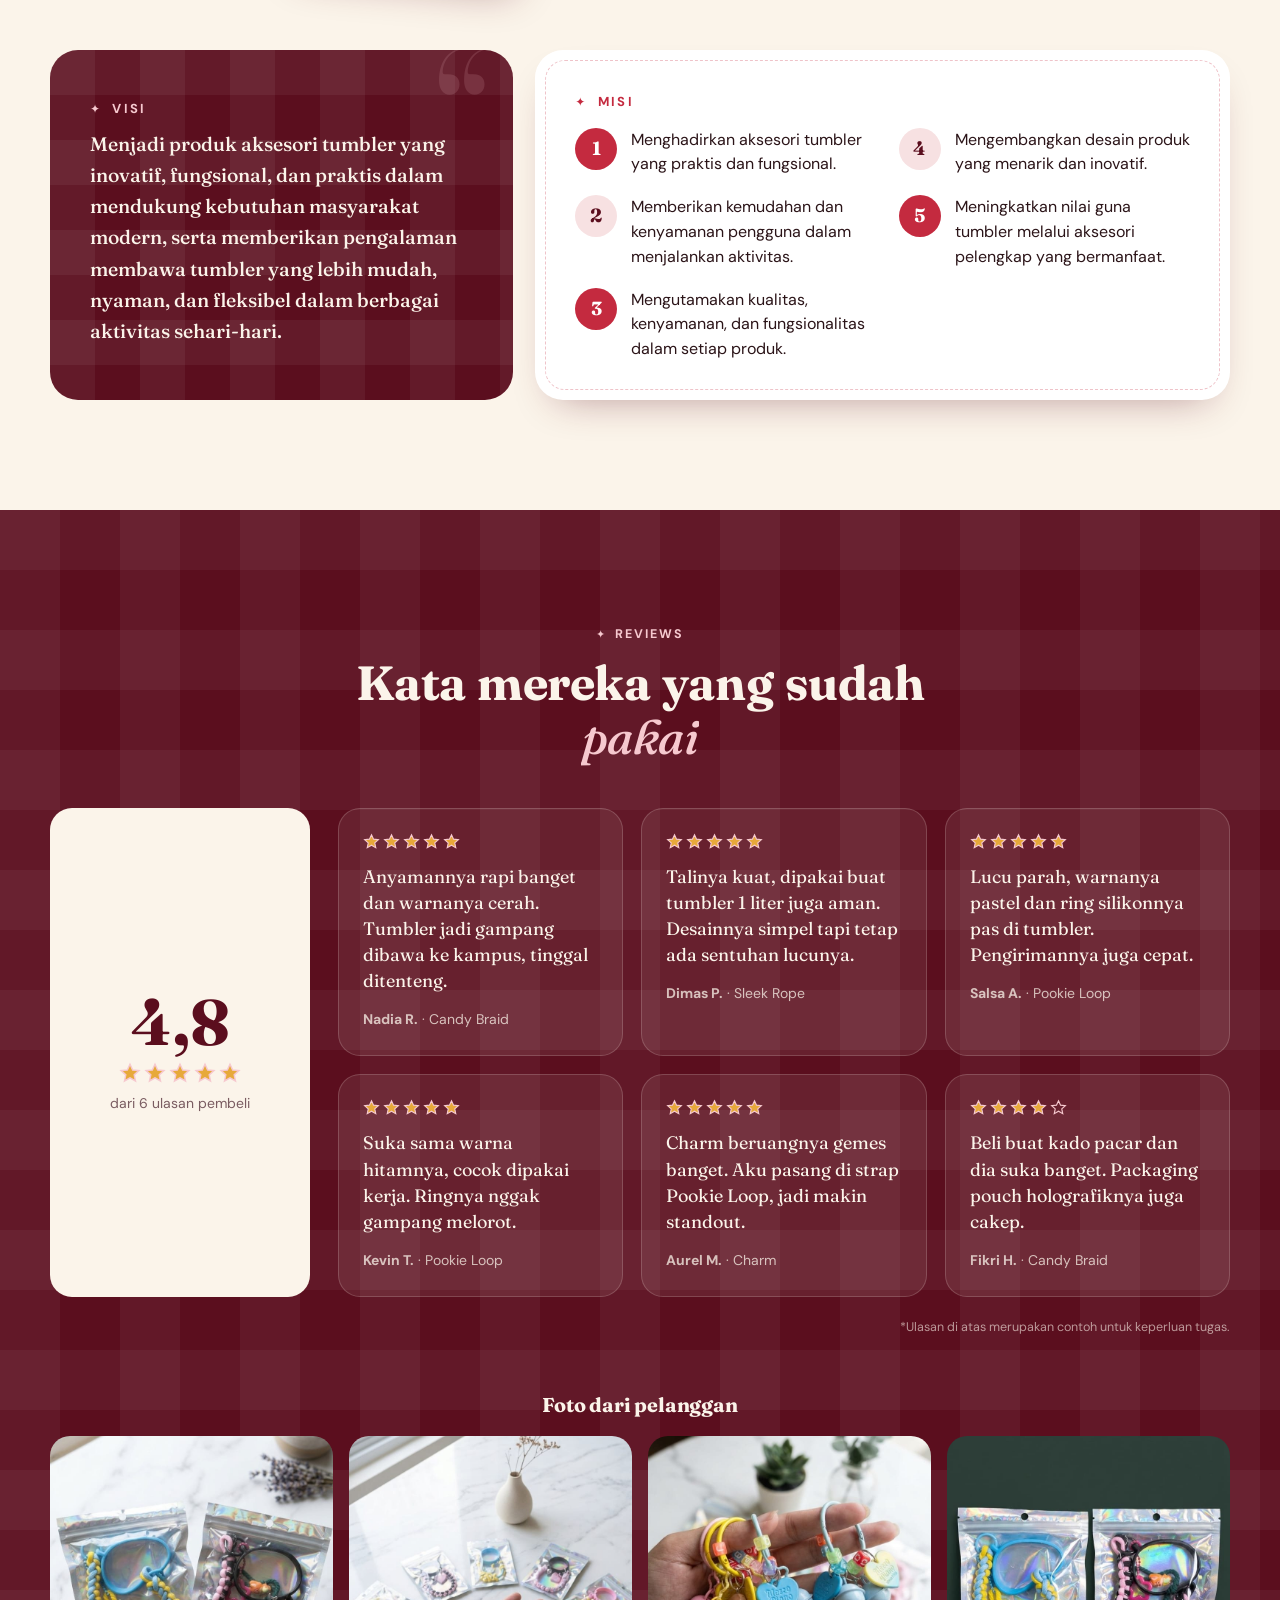
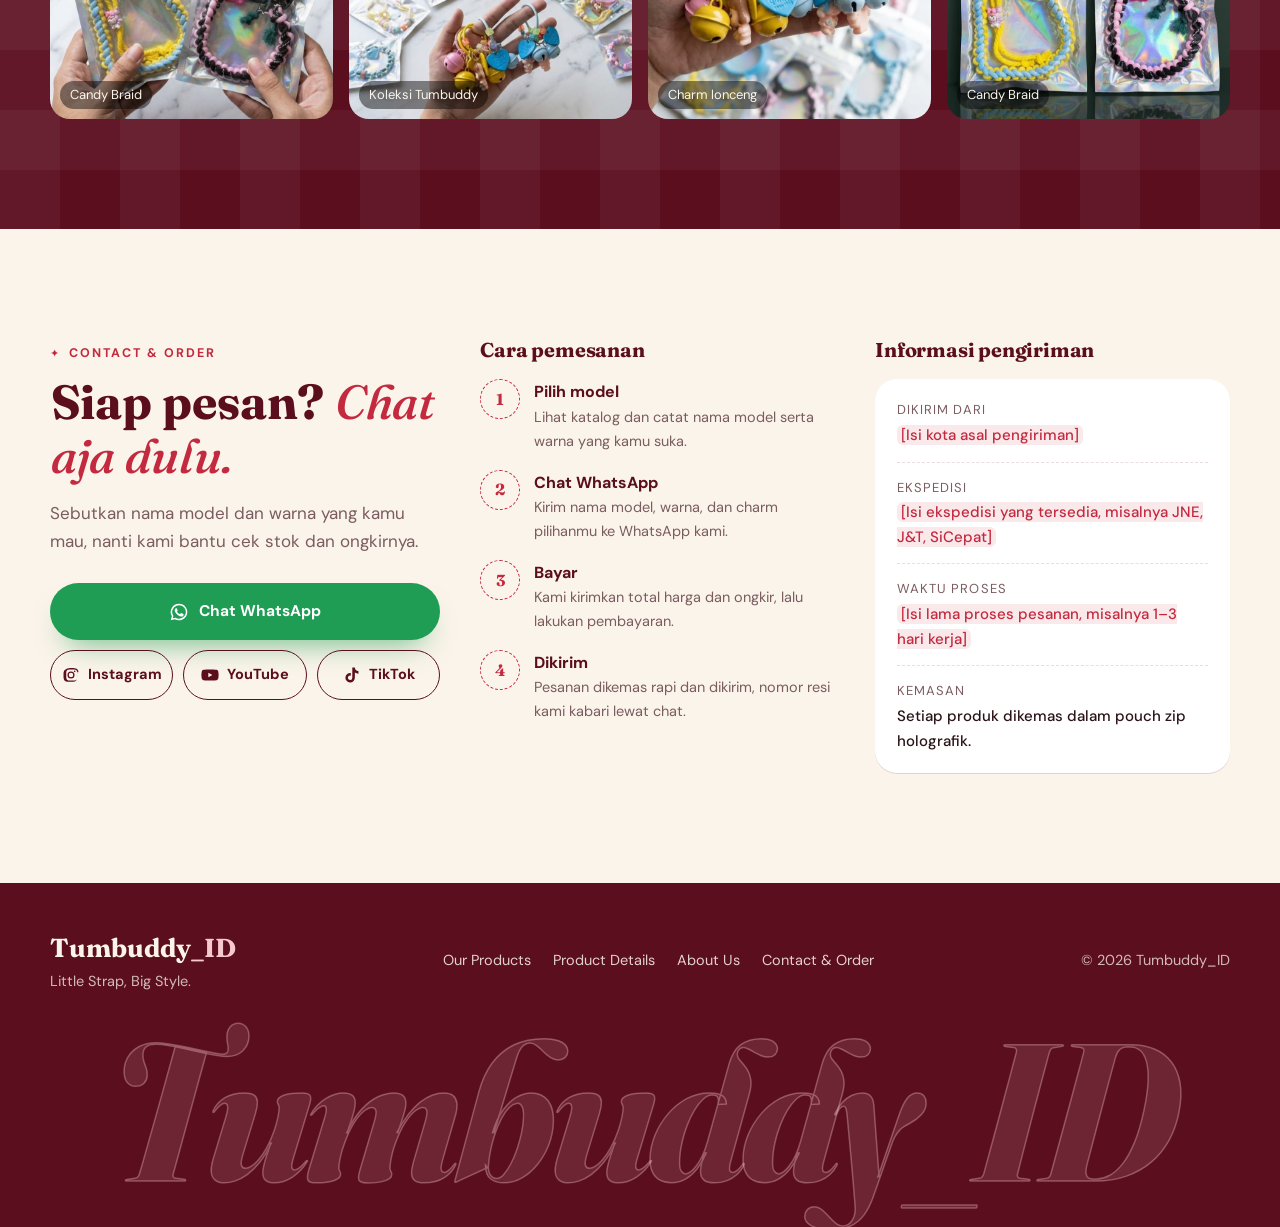
==== commit 2d07ccb9: "Add files via upload" ====
--- a/index.html
+++ b/index.html
@@ -148,10 +148,6 @@
           <h2>Kecil, tapi dibuat <em>serius</em></h2>
         </div>
         <dl class="specs" id="specs" data-reveal></dl>
-        <div class="howto" data-reveal>
-          <h3>Cara pemasangan</h3>
-          <ol id="howto"></ol>
-        </div>
         <div class="perks" id="perks" data-reveal></div>
       </div>
     </div>
--- a/style.css
+++ b/style.css
@@ -533,3 +533,10 @@
 .contact__buttons .btn--outline { justify-content: center; padding: 12px 10px; font-size: 14.5px; gap: 8px; }
 .contact__buttons .btn--outline svg { width: 18px; height: 18px; }
 @media (max-width: 380px) { .contact__buttons .btn--outline span { font-size: 13px; } }
+
+/* revisi: tinggi visi = tinggi misi */
+.about > .vm { grid-template-columns: 1fr 1.5fr; }
+.about > .vm .vm__card:first-child p { font-size: 19.5px; line-height: 1.6; }
+.about > .vm .vm__card:first-child h3 { margin-bottom: 12px; }
+.about > .vm ol li { font-size: 15px; }
+@media (max-width: 640px) { .about > .vm .vm__card:first-child p { font-size: 17px; } }
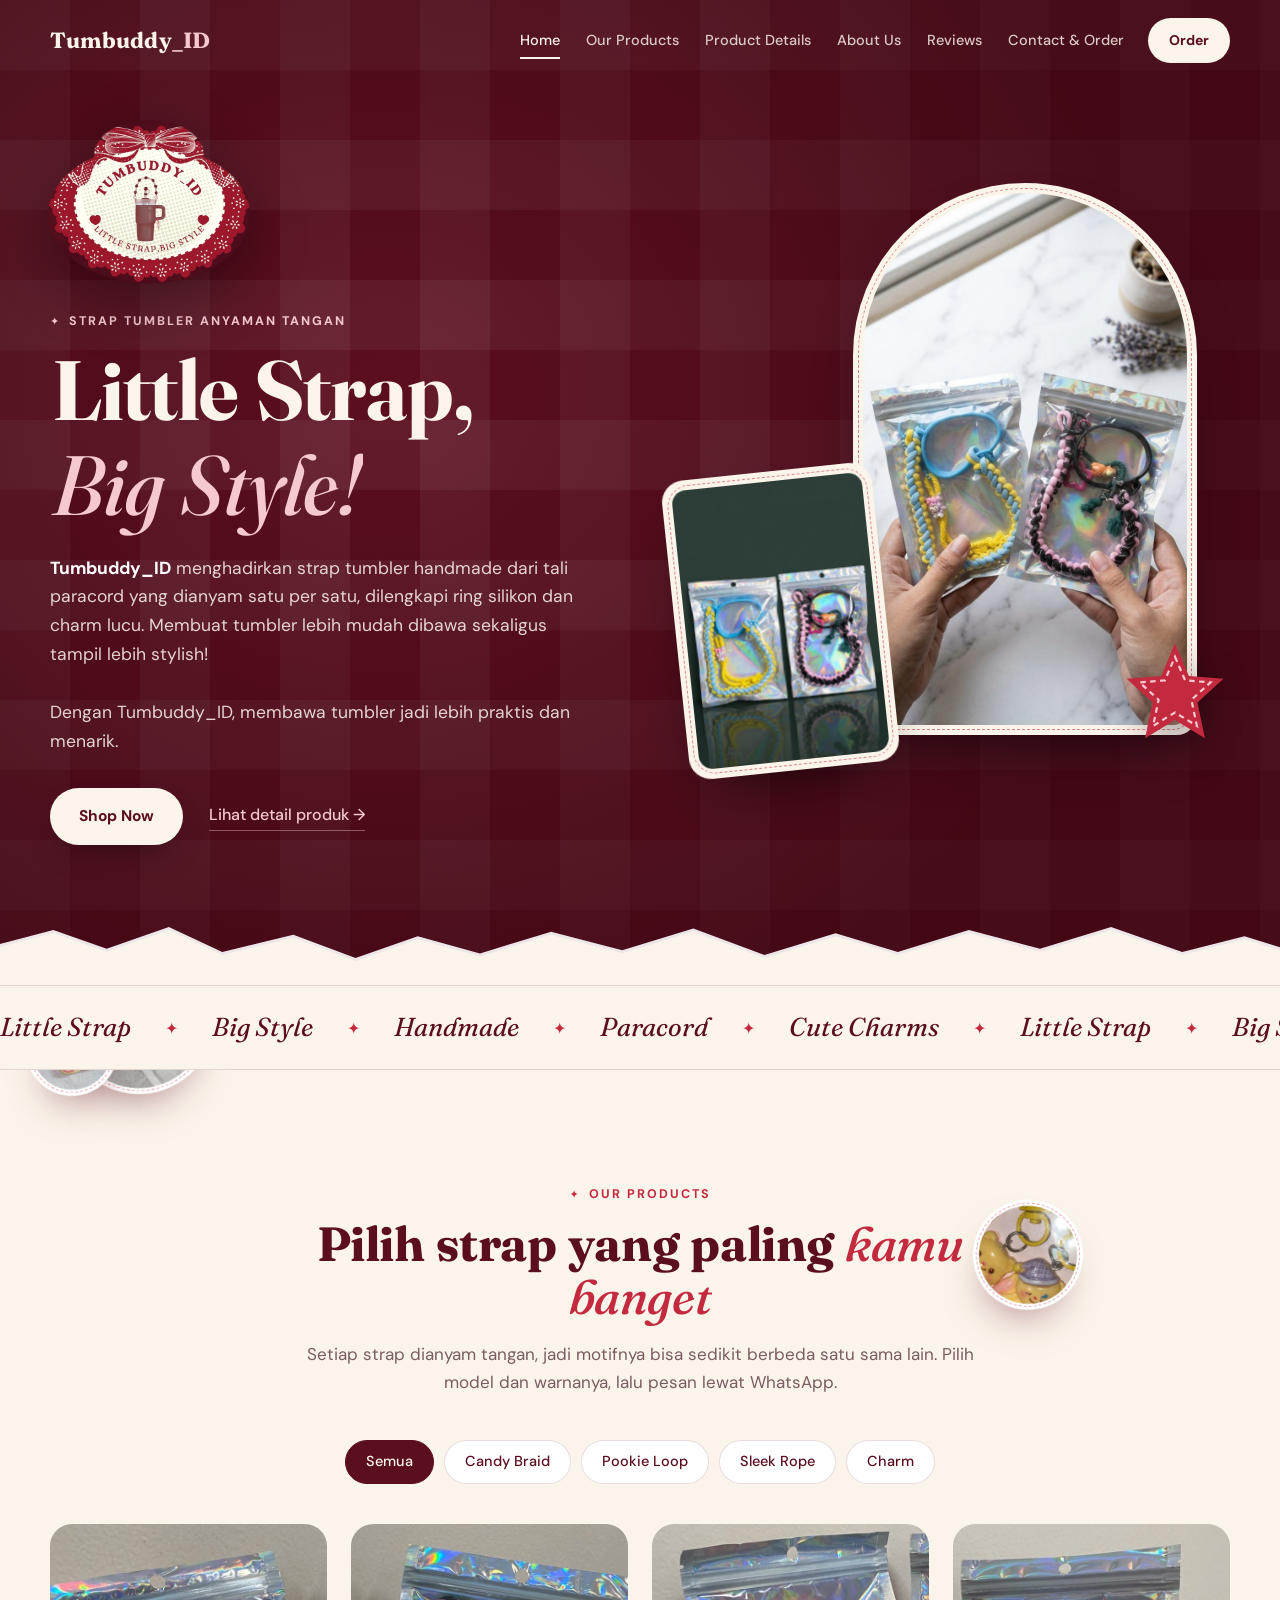
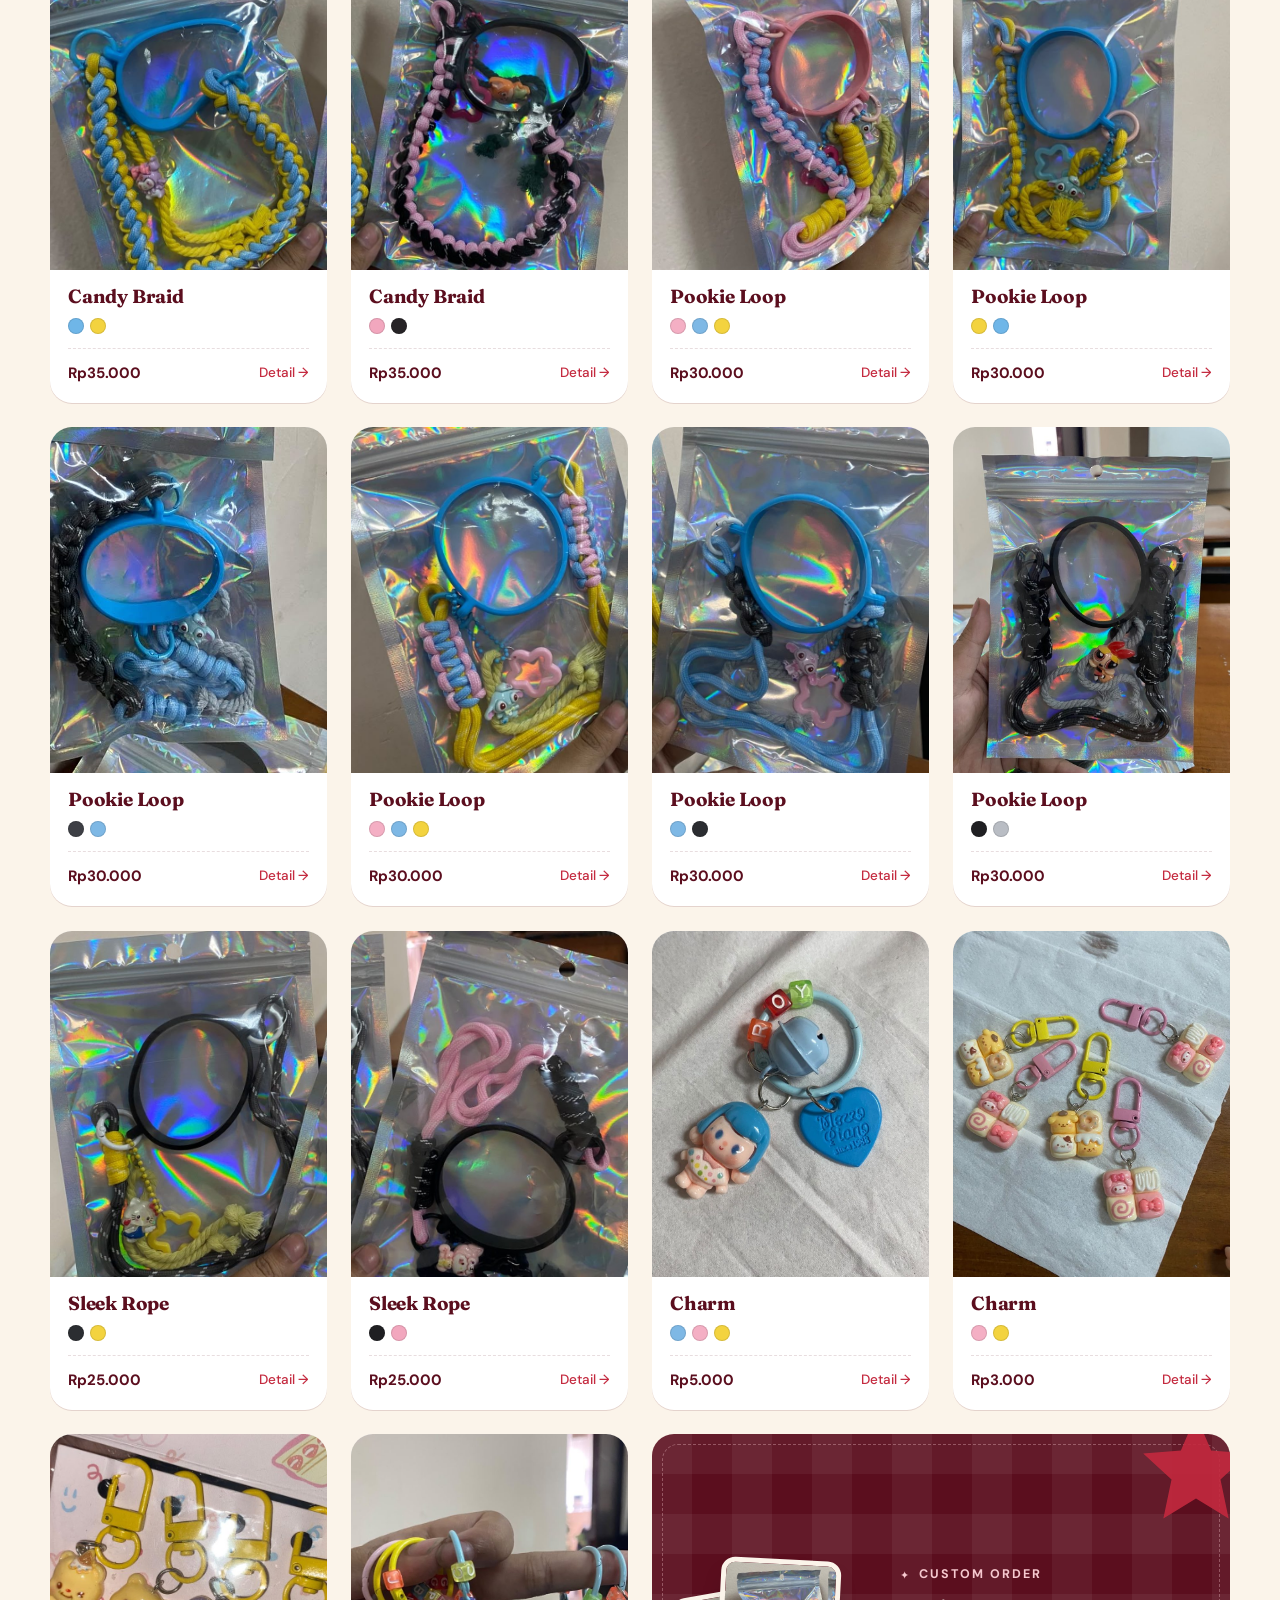
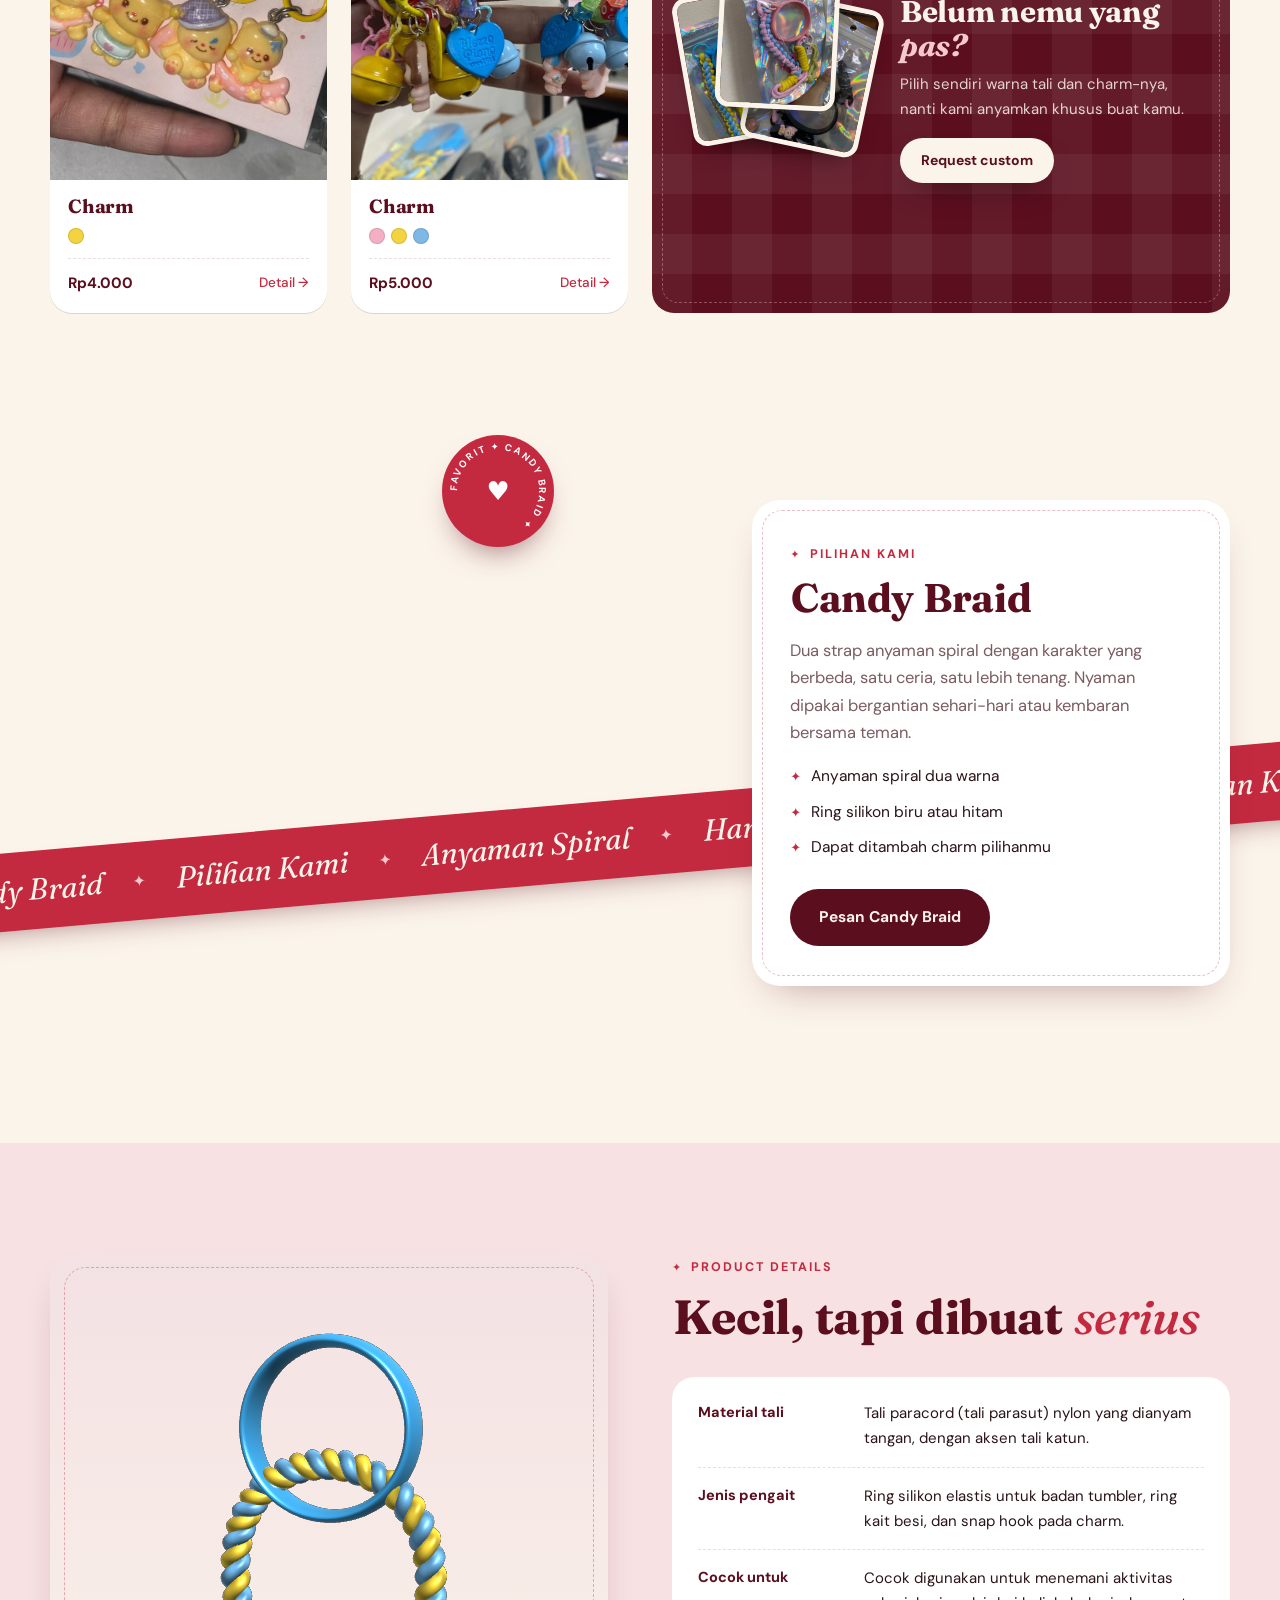
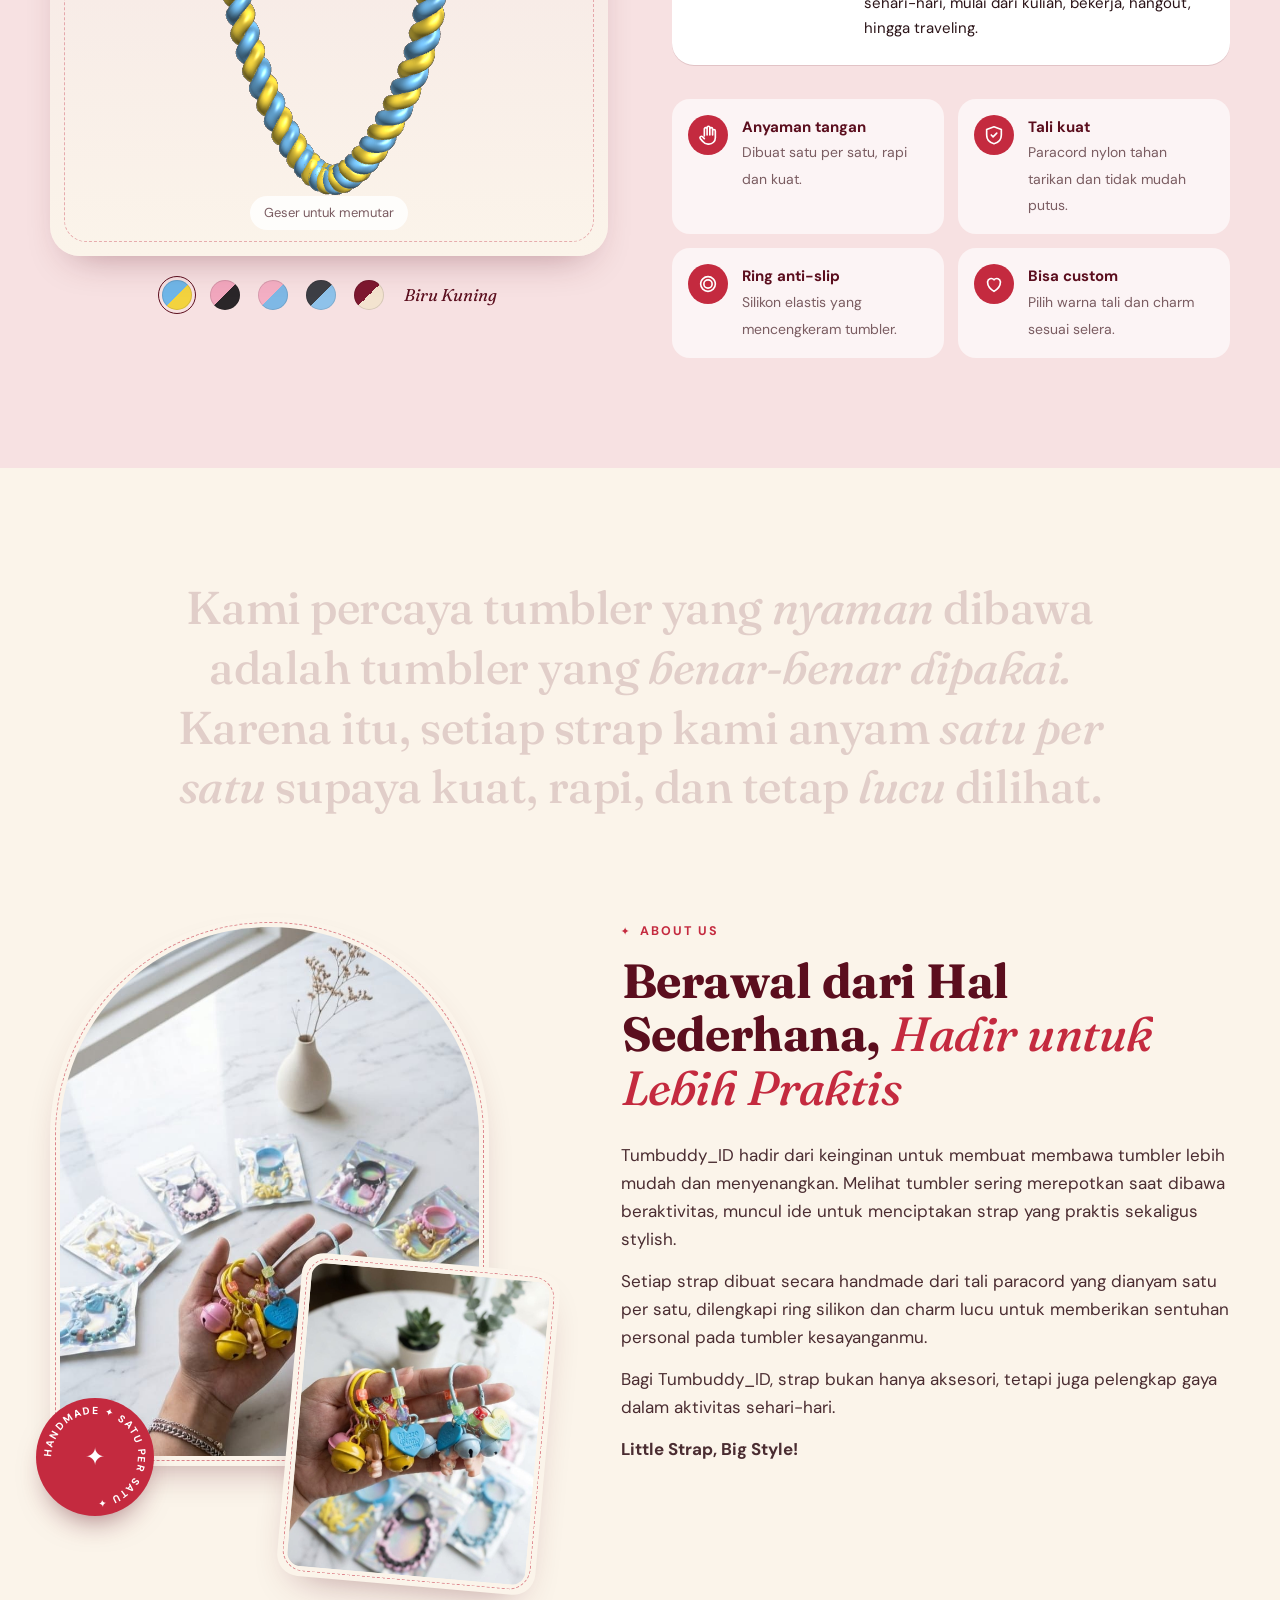
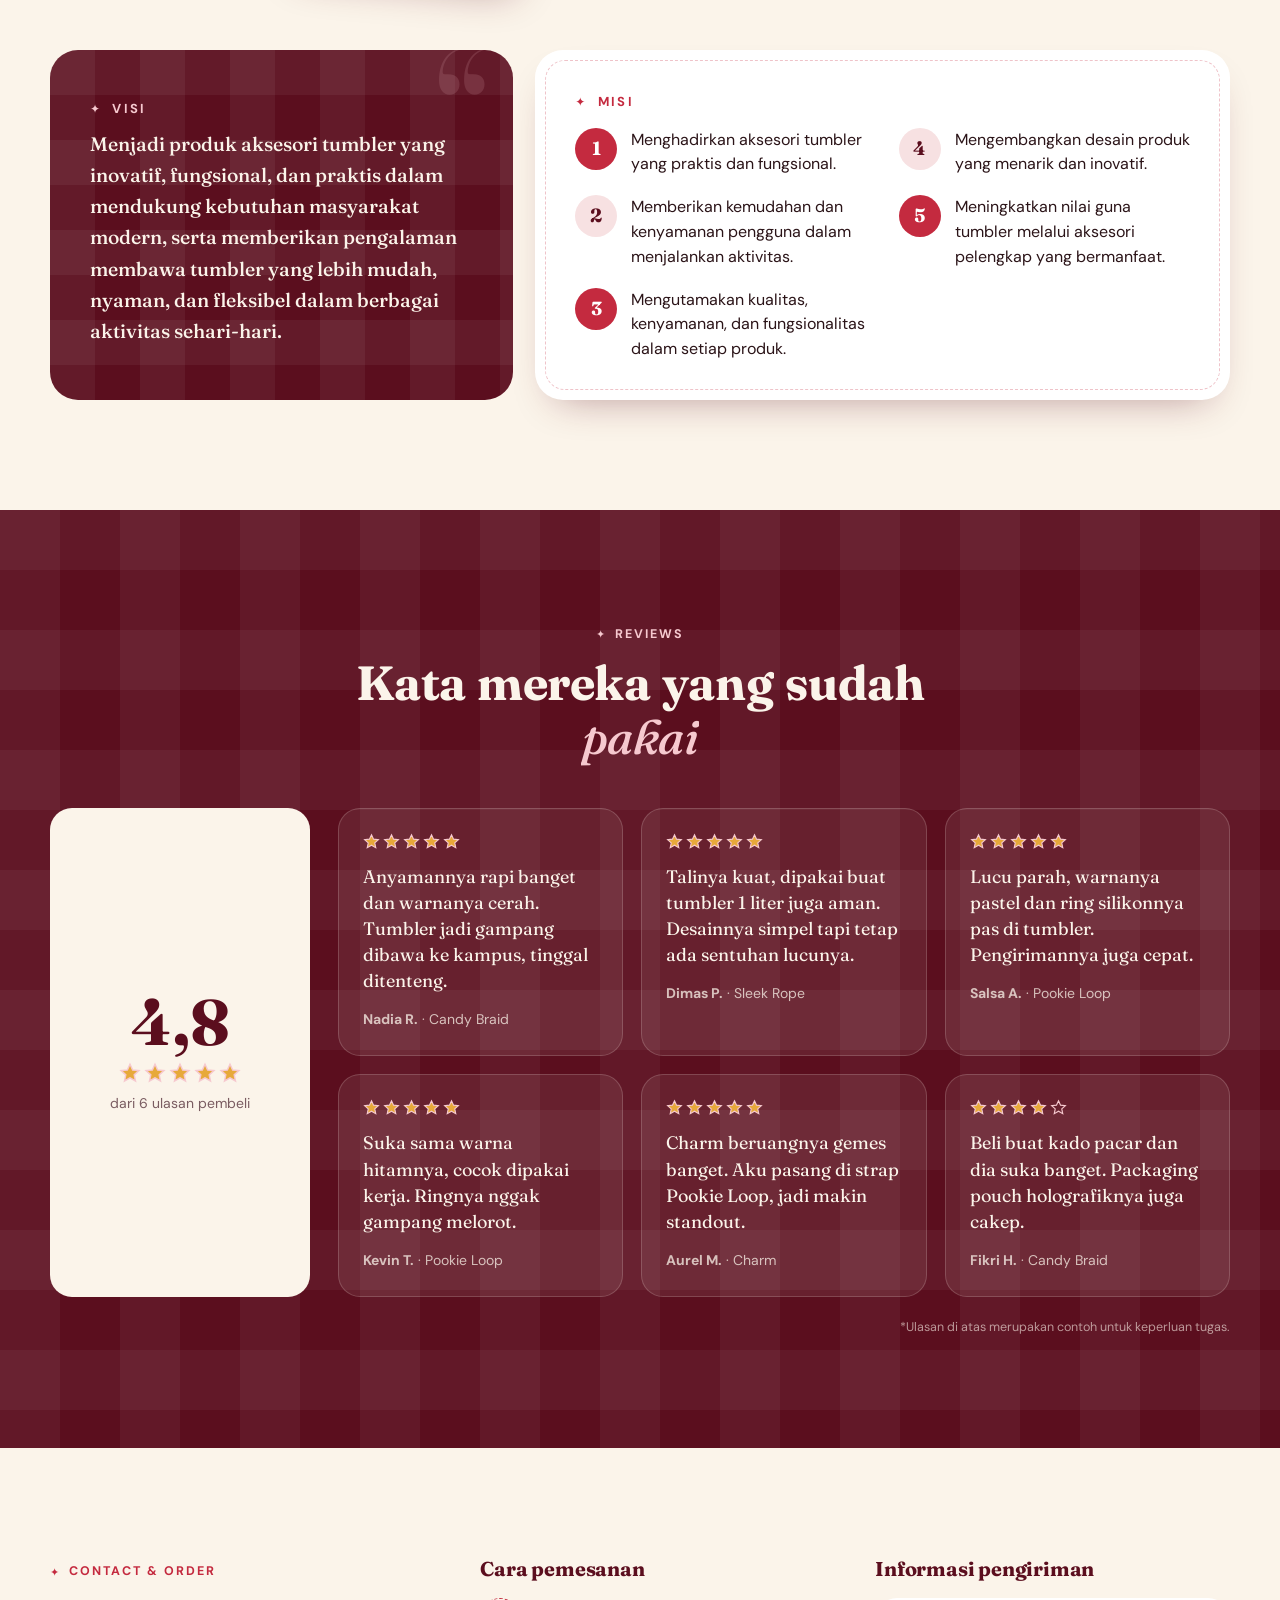
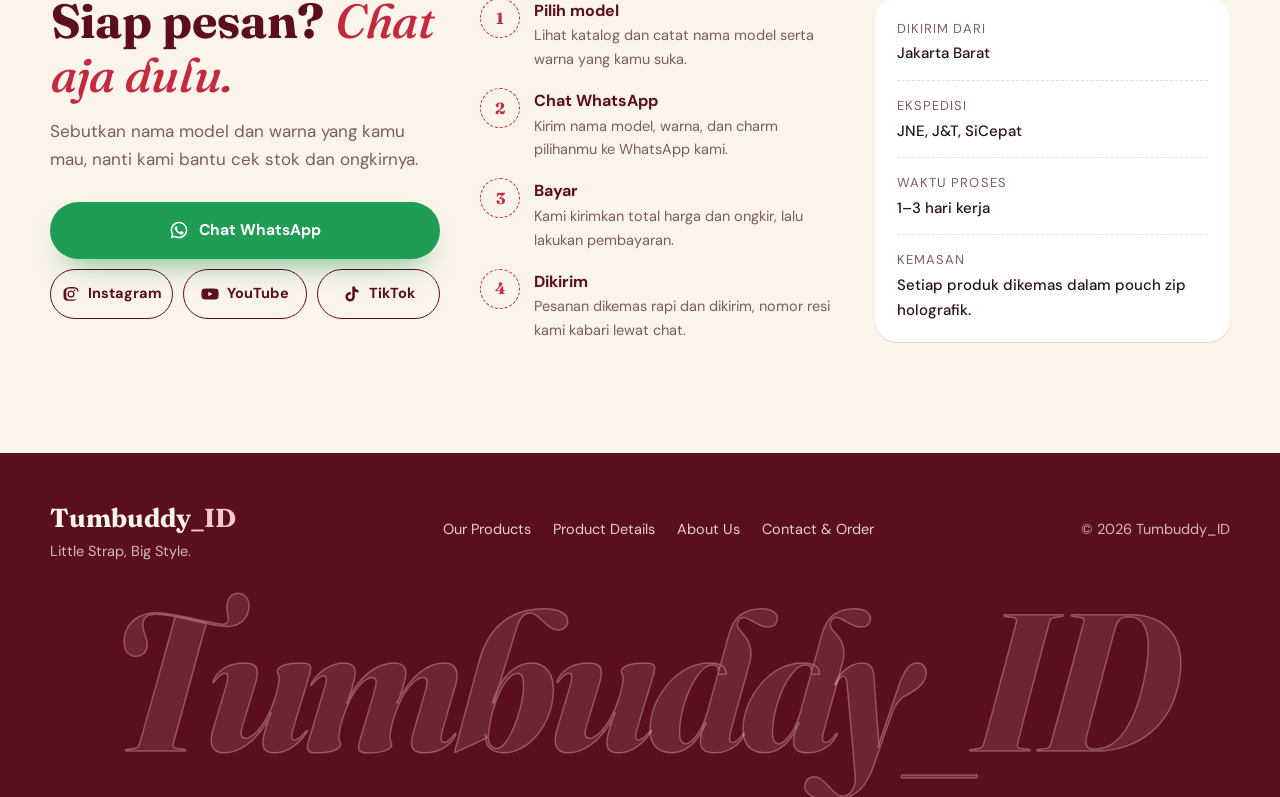
==== commit 403c44d5: "Add files via upload" ====
--- a/index.html
+++ b/index.html
@@ -136,6 +136,7 @@
     <div class="container details">
       <div class="viewer" data-reveal>
         <div class="viewer__stage">
+          <canvas class="rain" id="rain" aria-hidden="true"></canvas>
           <canvas id="strap3d" aria-label="Model 3D strap tumbler yang bisa diputar"></canvas>
           <img class="viewer__fallback" src="sky-lemon.jpg" alt="Strap tumbler Tumbuddy_ID">
           <span class="viewer__hint">Geser untuk memutar</span>
@@ -282,5 +283,6 @@
 <script src="data.js"></script>
 <script src="main.js"></script>
 <script src="enhance.js"></script>
+<script src="rain.js"></script>
 </body>
 </html>
--- a/style.css
+++ b/style.css
@@ -540,3 +540,9 @@
 .about > .vm .vm__card:first-child h3 { margin-bottom: 12px; }
 .about > .vm ol li { font-size: 15px; }
 @media (max-width: 640px) { .about > .vm .vm__card:first-child p { font-size: 17px; } }
+
+/* revisi: hujan di belakang model 3D */
+.viewer__stage { background: linear-gradient(180deg, #F3E1E3 0%, #FBF4EA 100%); }
+.viewer__stage .rain { position: absolute; inset: 0; width: 100%; height: 100%; pointer-events: none; z-index: 0; }
+.viewer__stage #strap3d { position: relative; z-index: 1; }
+.viewer__hint { z-index: 2; }
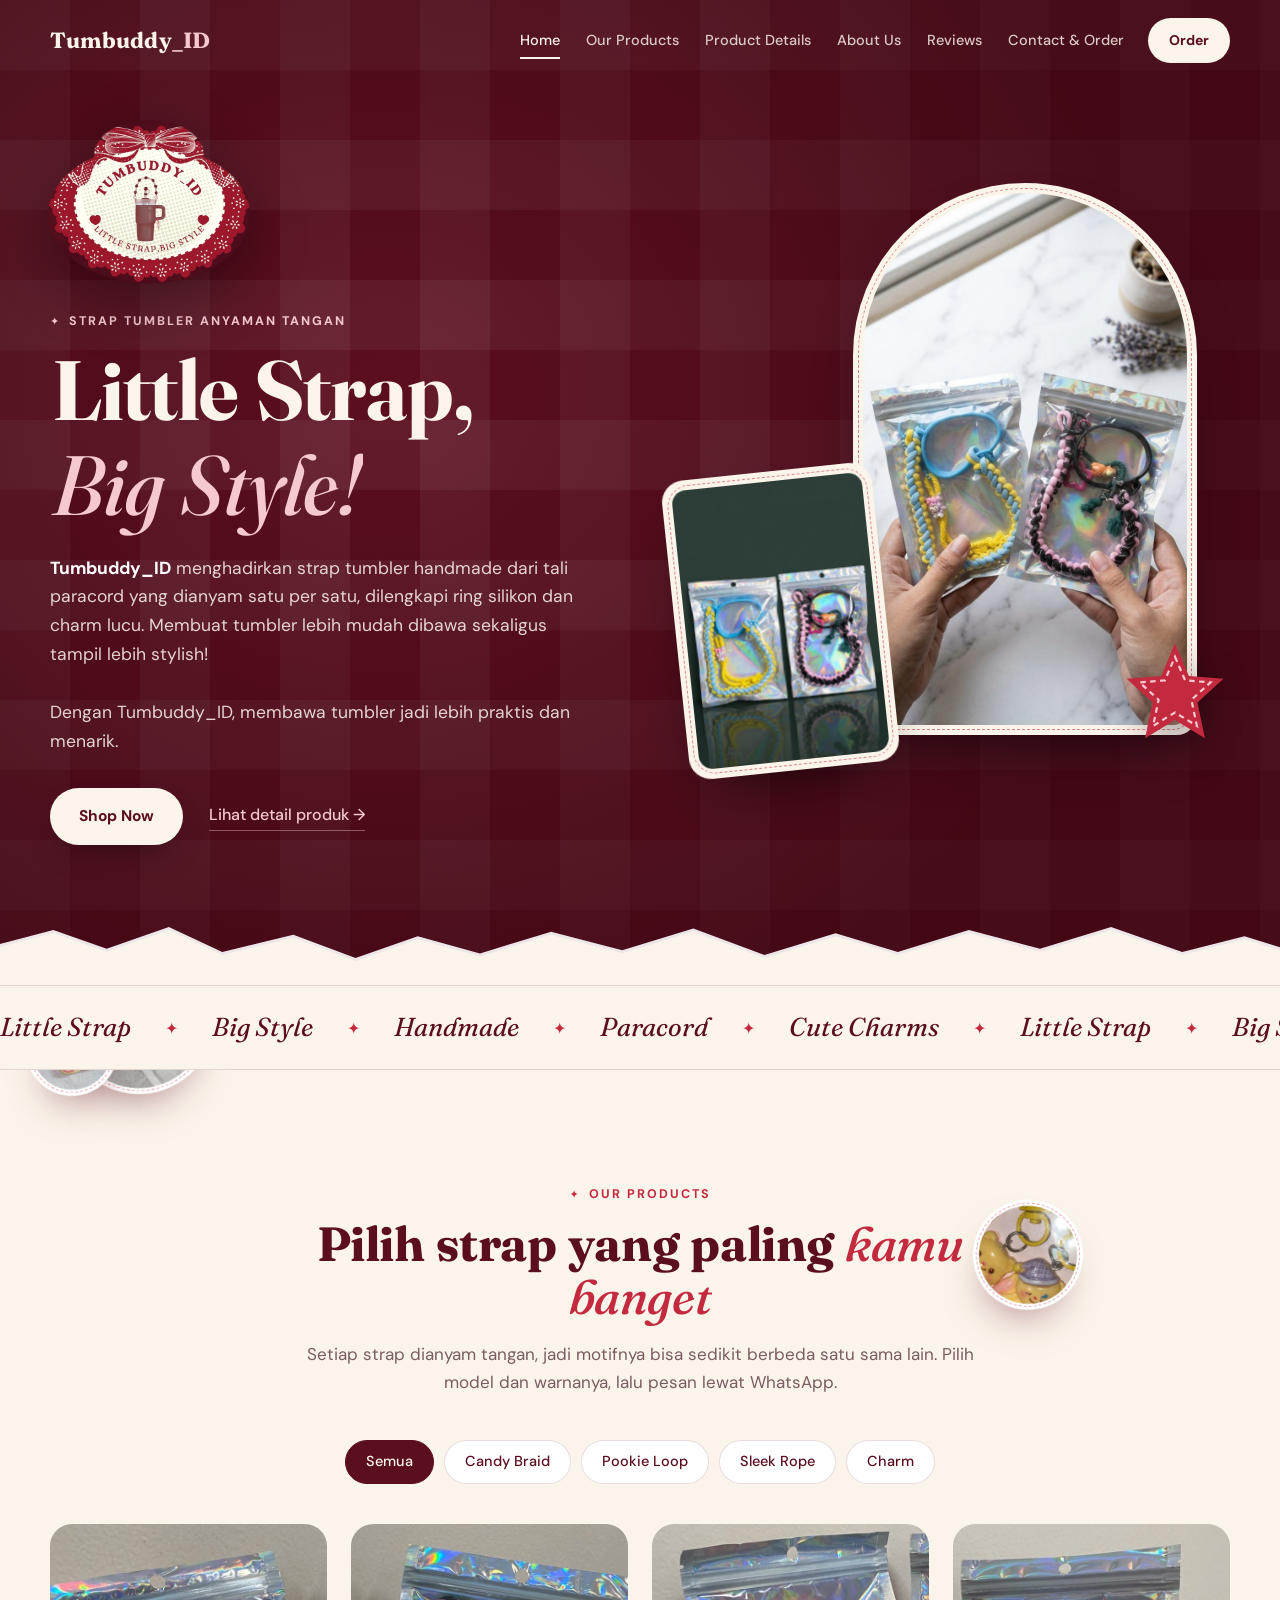
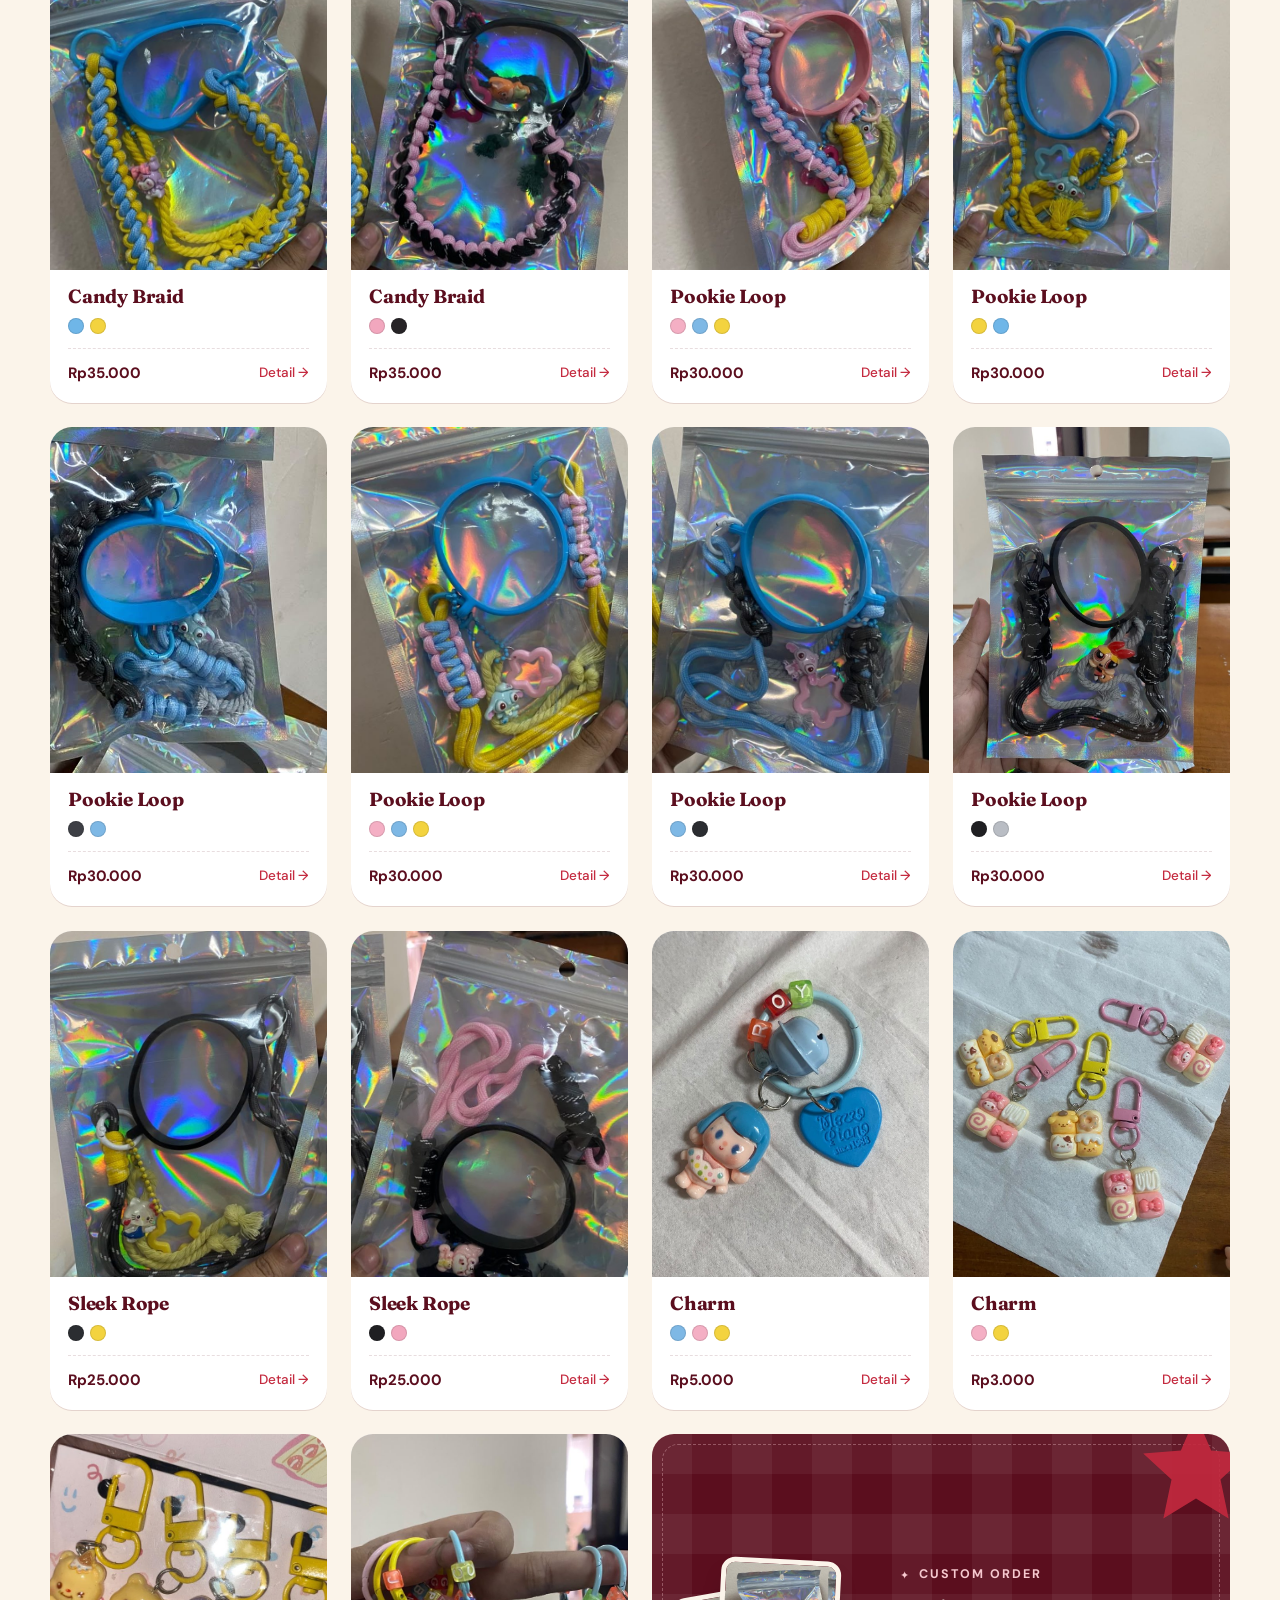
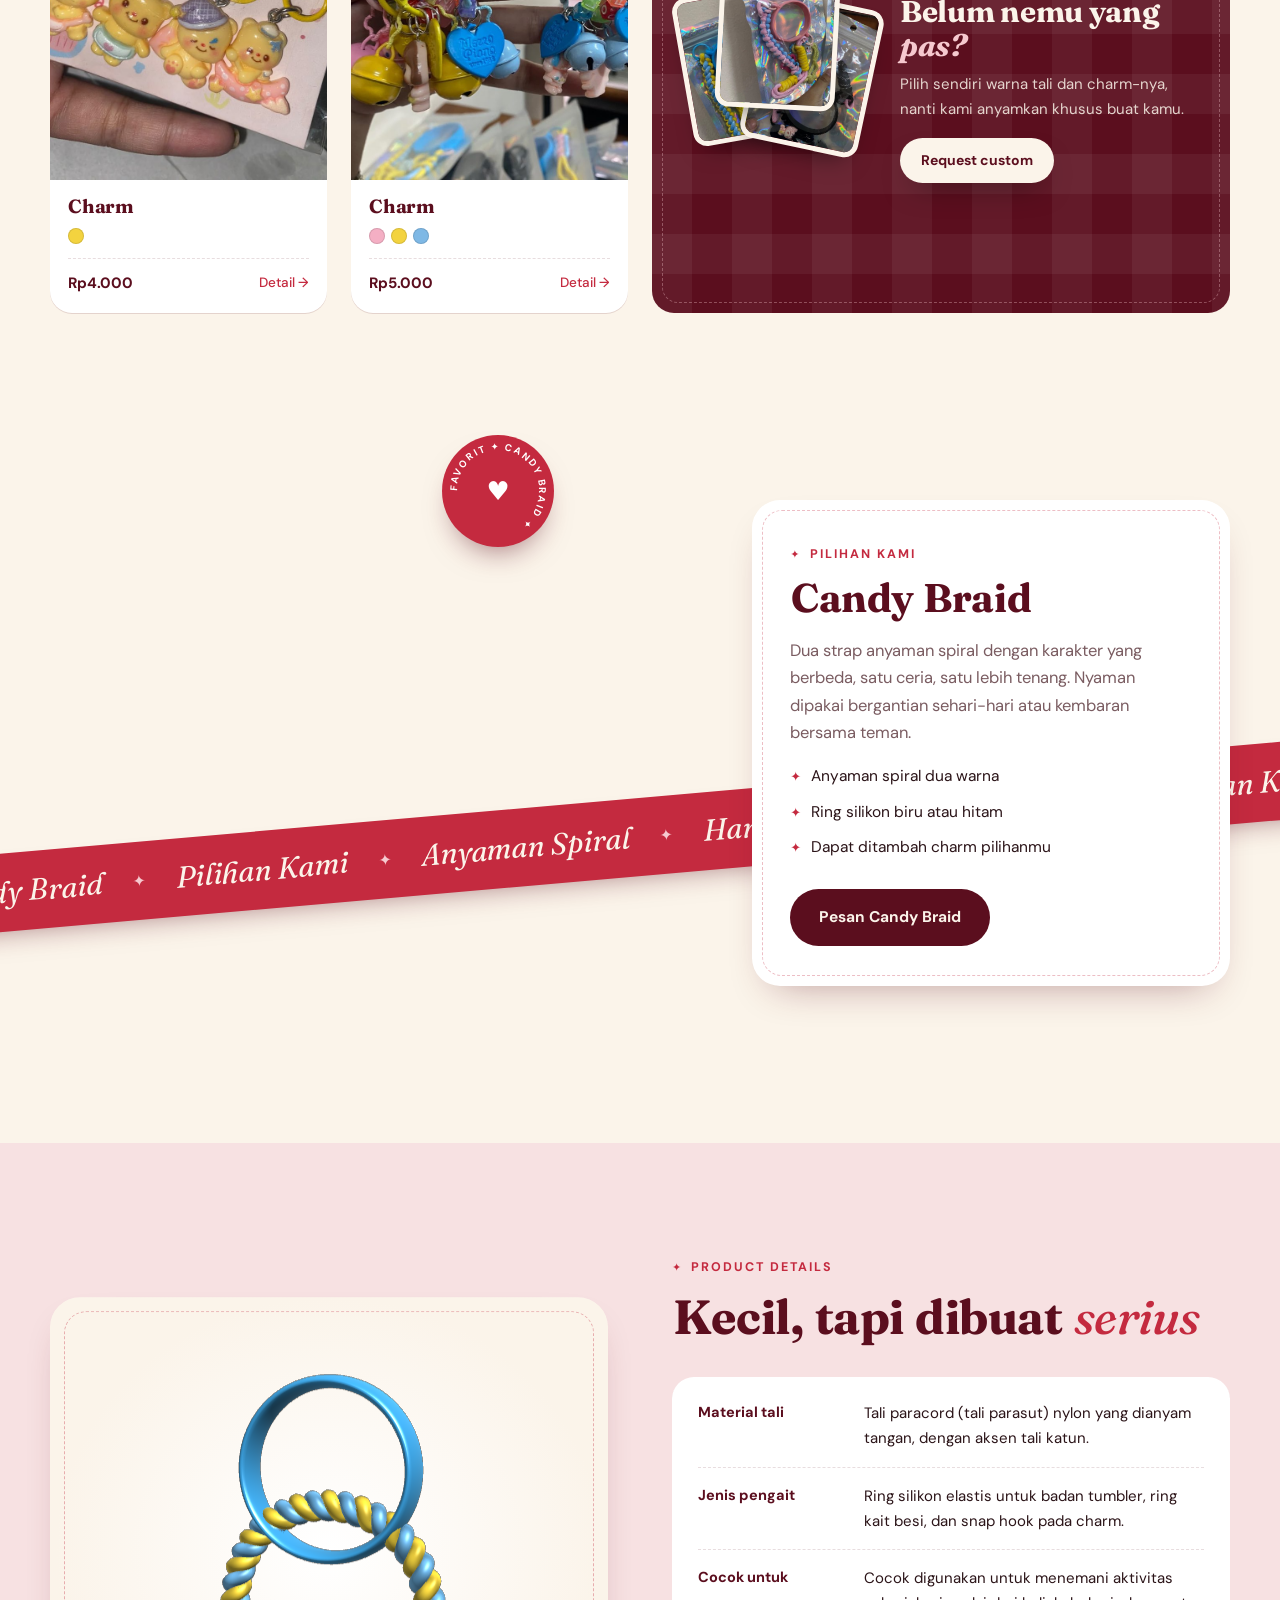
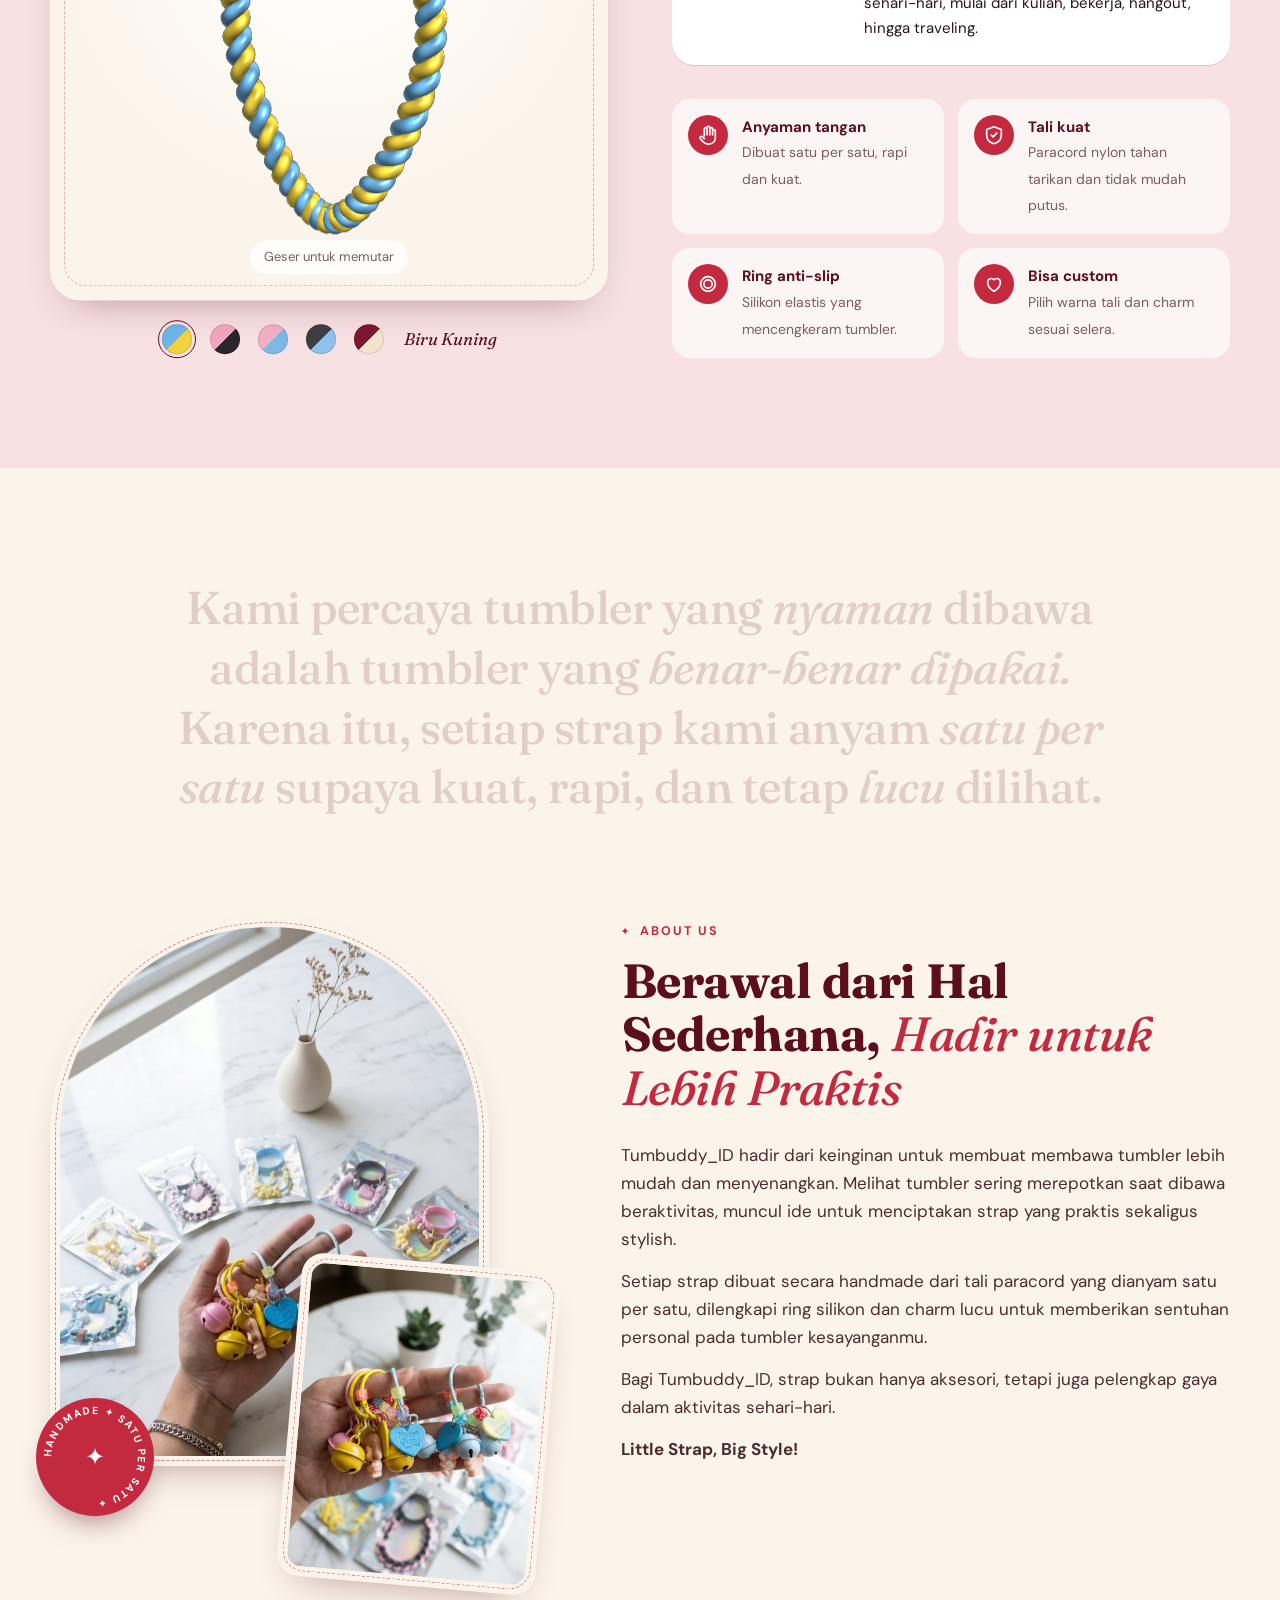
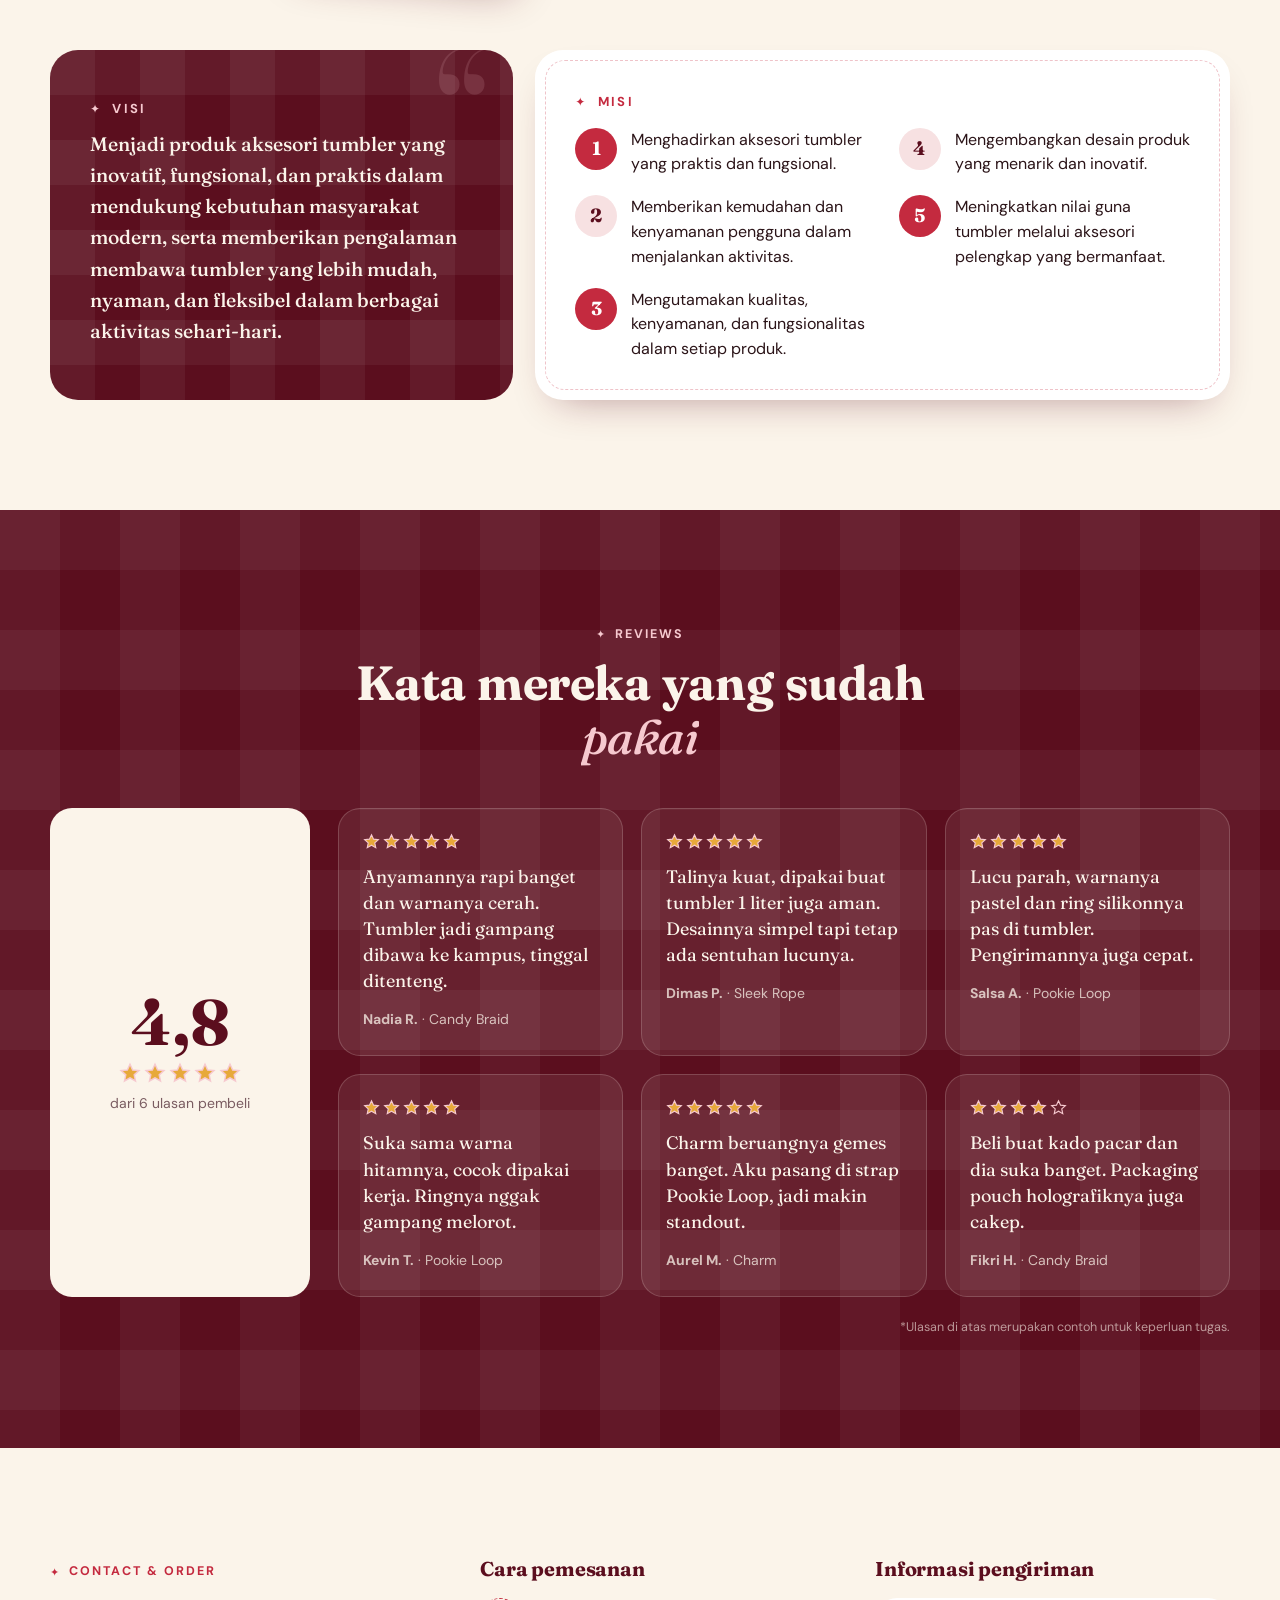
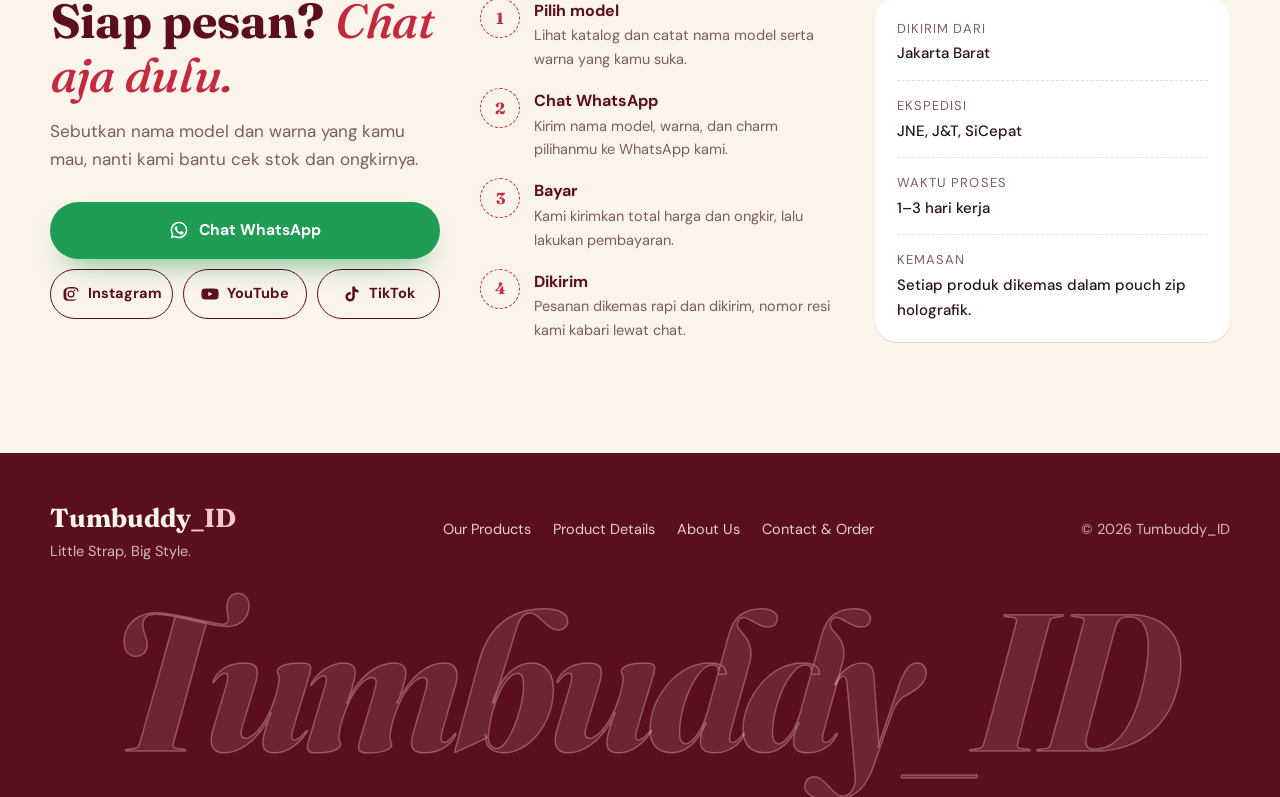
==== commit 0a6f15ec: "Add files via upload" ====
--- a/index.html
+++ b/index.html
@@ -133,10 +133,10 @@
 
   <!-- PRODUCT DETAILS -->
   <section class="section section--blush" id="details">
+    <canvas class="confetti" id="rain" aria-hidden="true"></canvas>
     <div class="container details">
       <div class="viewer" data-reveal>
         <div class="viewer__stage">
-          <canvas class="rain" id="rain" aria-hidden="true"></canvas>
           <canvas id="strap3d" aria-label="Model 3D strap tumbler yang bisa diputar"></canvas>
           <img class="viewer__fallback" src="sky-lemon.jpg" alt="Strap tumbler Tumbuddy_ID">
           <span class="viewer__hint">Geser untuk memutar</span>
--- a/style.css
+++ b/style.css
@@ -541,8 +541,7 @@
 .about > .vm ol li { font-size: 15px; }
 @media (max-width: 640px) { .about > .vm .vm__card:first-child p { font-size: 17px; } }
 
-/* revisi: hujan di belakang model 3D */
-.viewer__stage { background: linear-gradient(180deg, #F3E1E3 0%, #FBF4EA 100%); }
-.viewer__stage .rain { position: absolute; inset: 0; width: 100%; height: 100%; pointer-events: none; z-index: 0; }
-.viewer__stage #strap3d { position: relative; z-index: 1; }
-.viewer__hint { z-index: 2; }
+/* revisi: hujan pernak-pernik di latar bagian Product Details */
+#details { position: relative; overflow: hidden; }
+#details > .confetti { position: absolute; inset: 0; width: 100%; height: 100%; pointer-events: none; z-index: 0; }
+#details > .container { position: relative; z-index: 1; }
